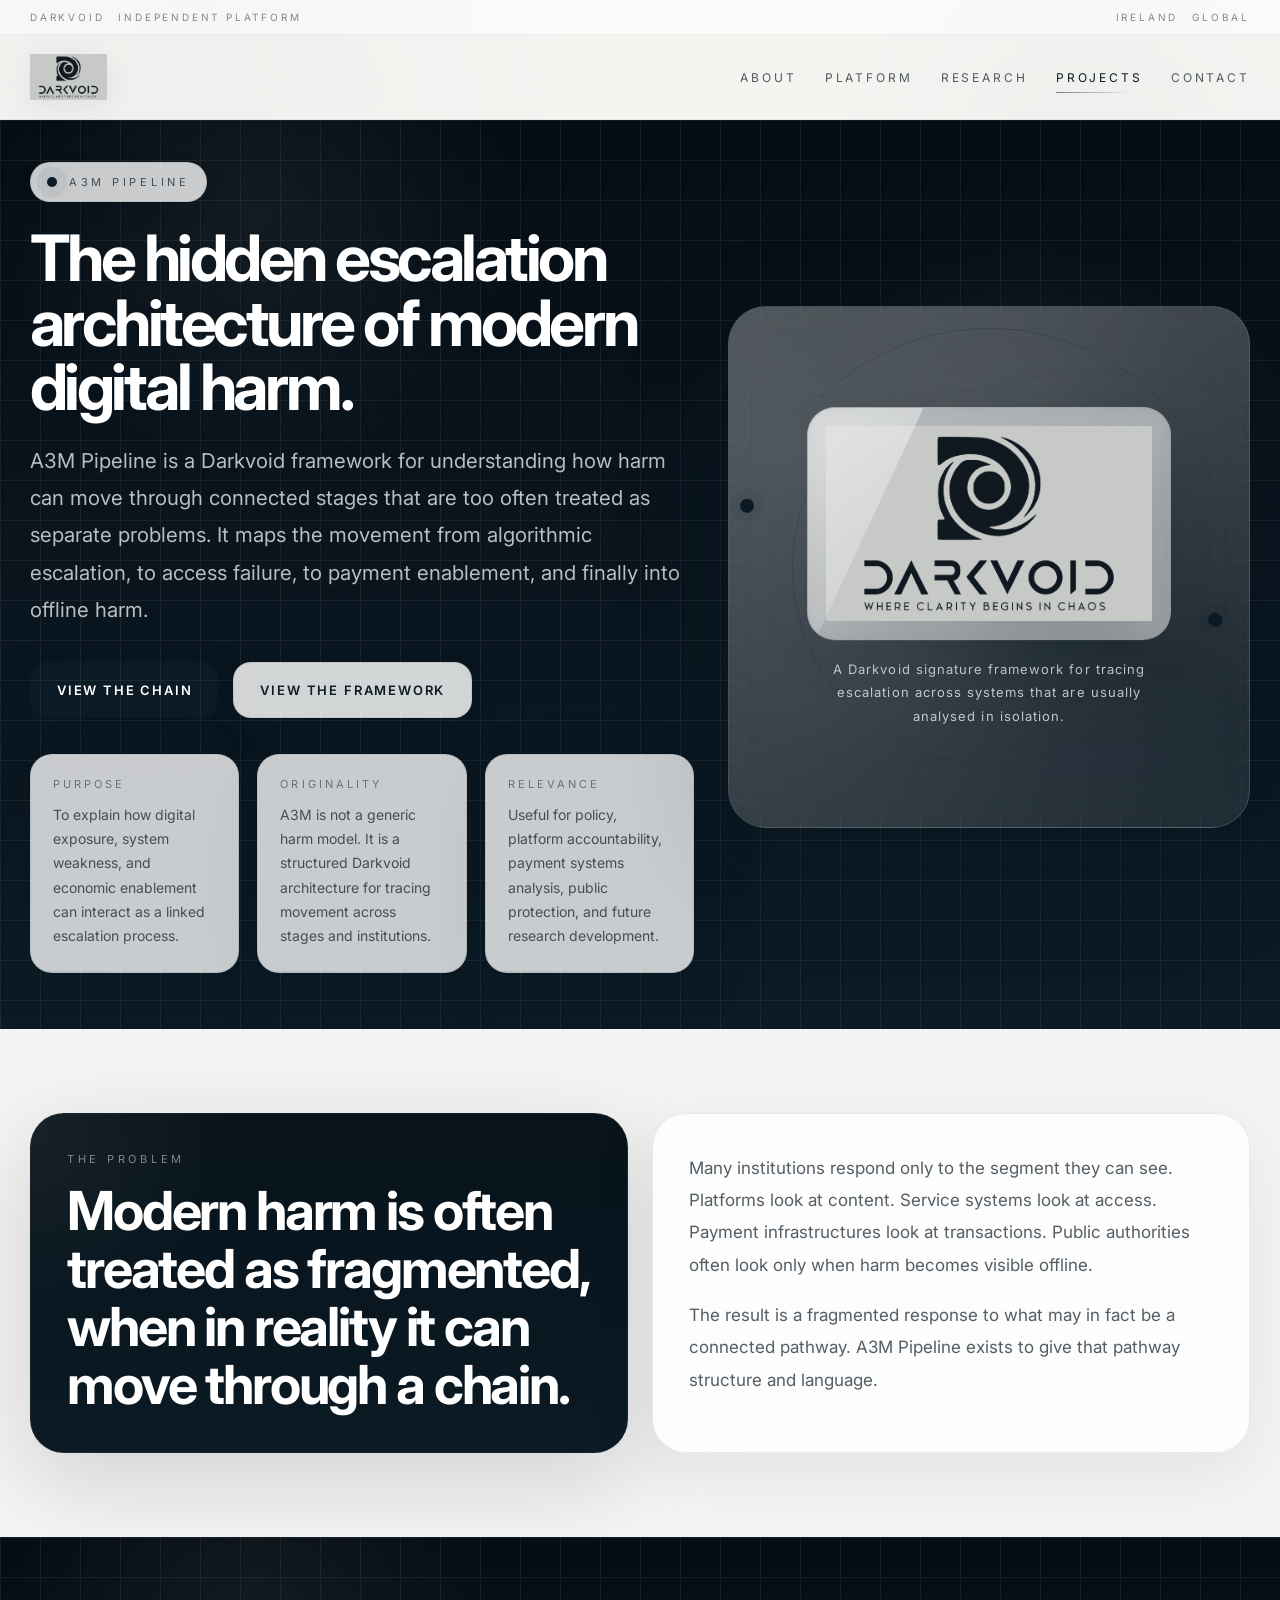
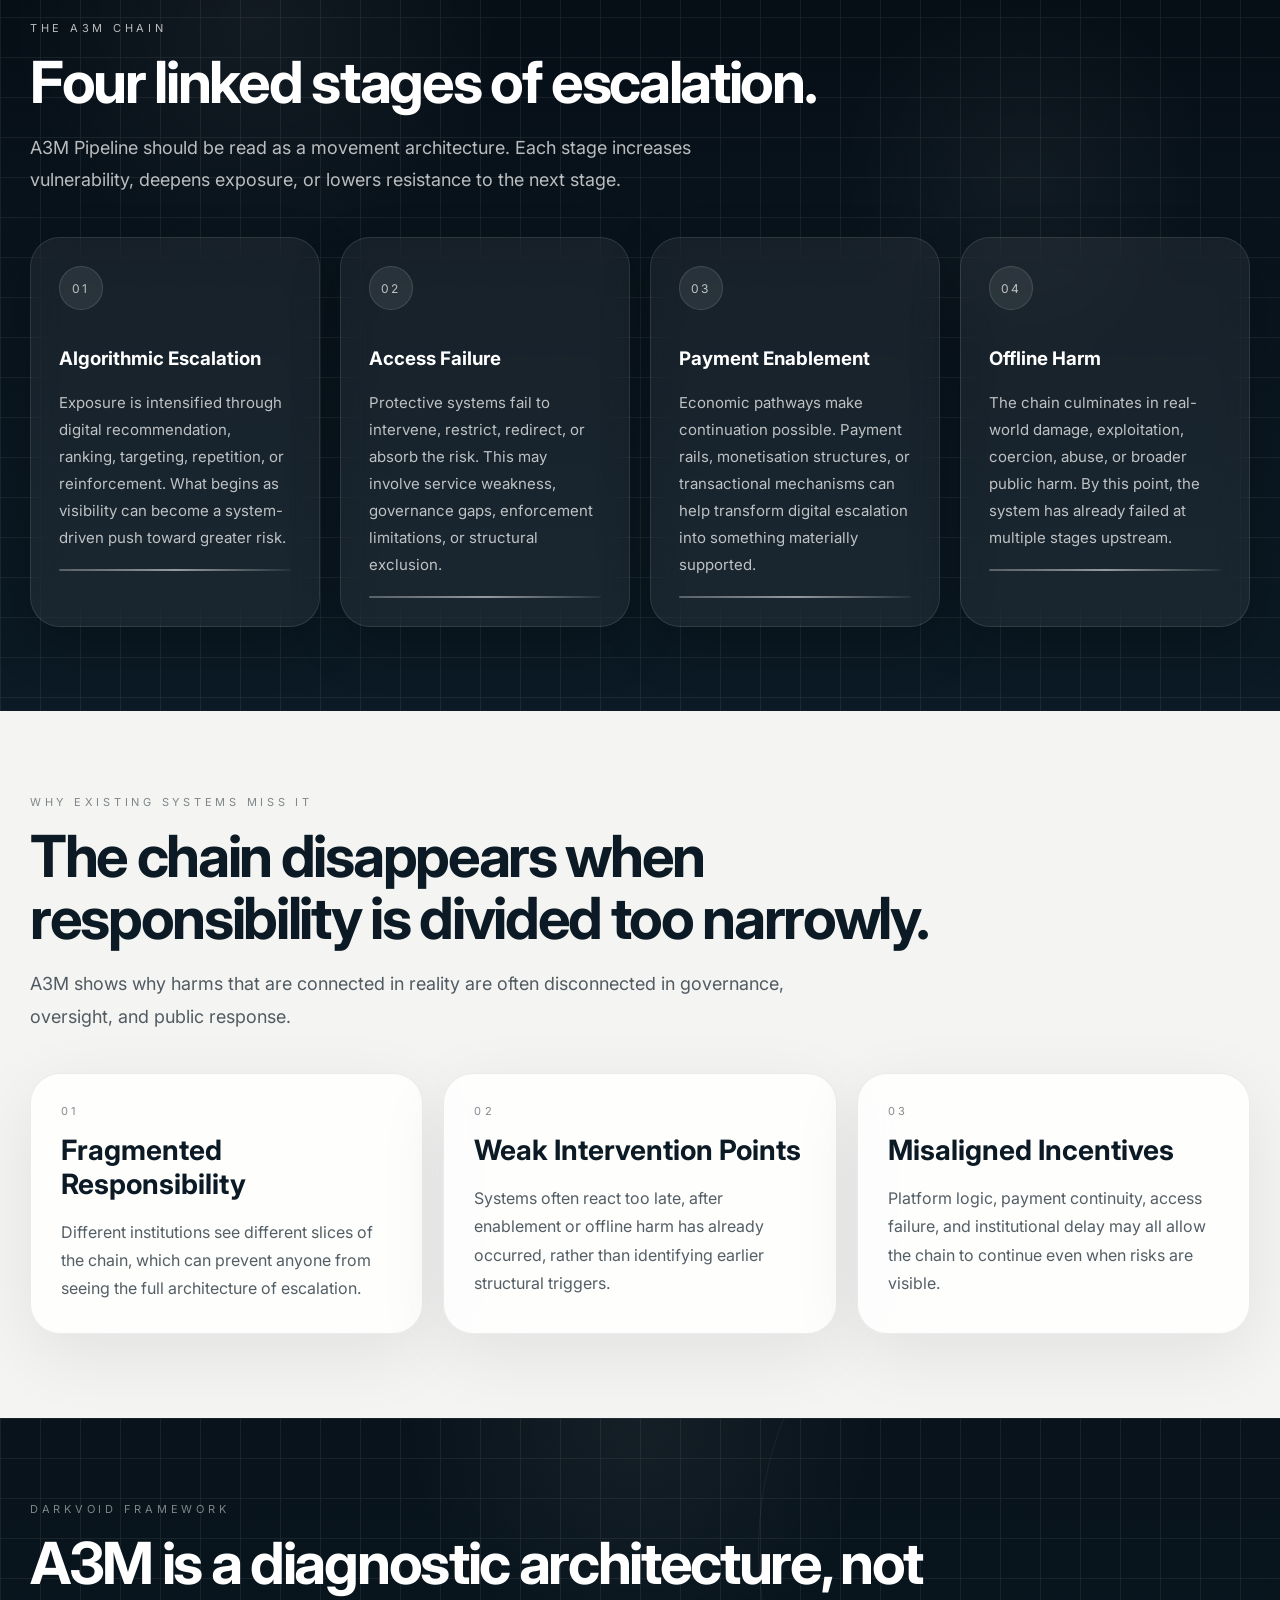
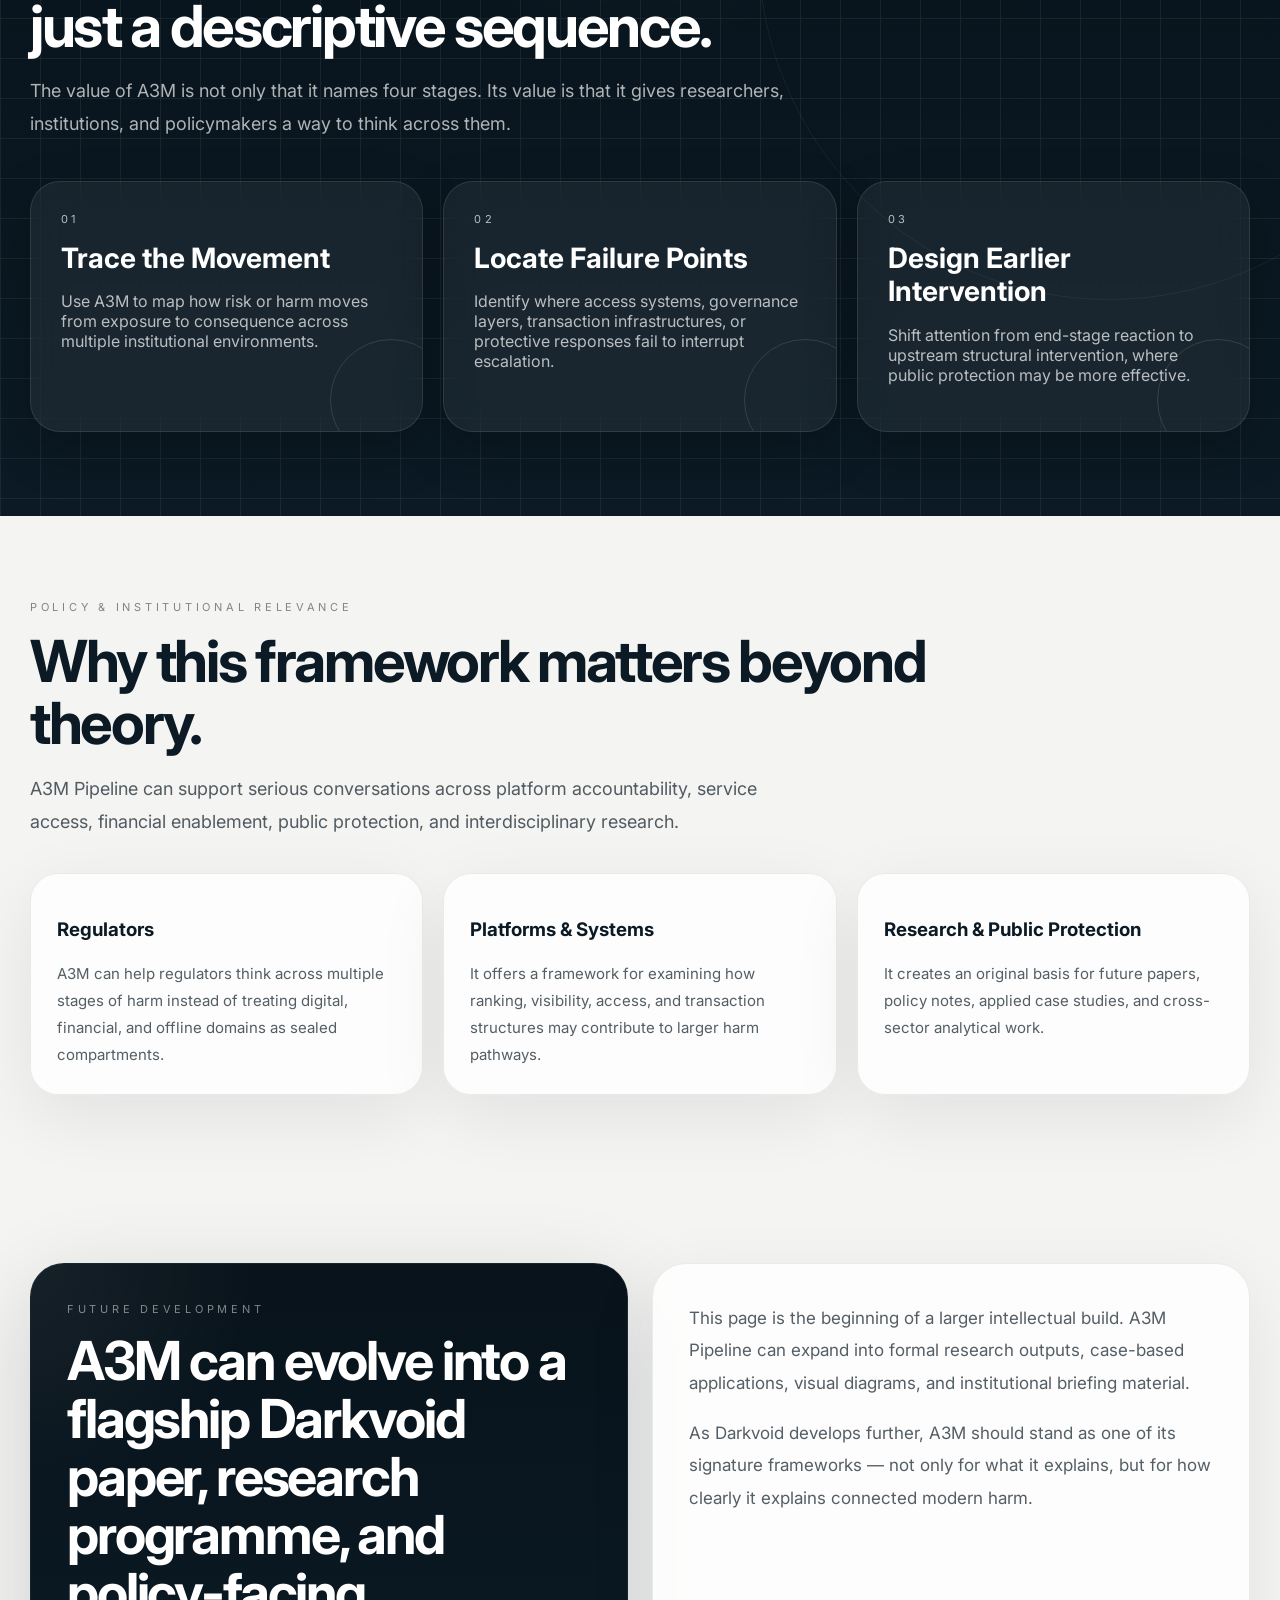
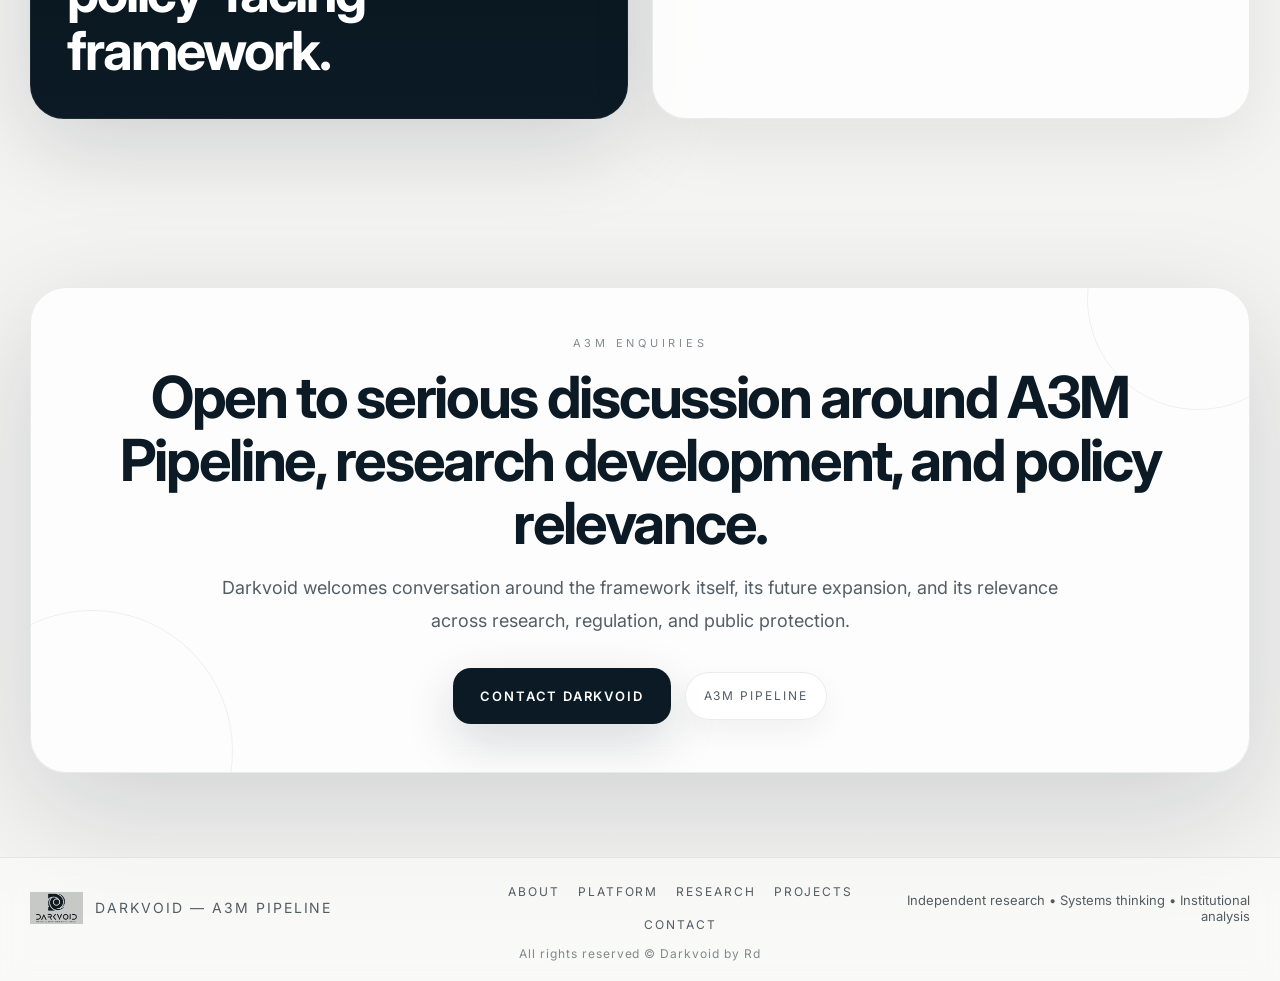
==== a3m-pipeline.html @ 9acb4e43 "Update a3m-pipeline.html" ====
<!DOCTYPE html>
<html lang="en">
<head>
  <meta charset="UTF-8" />
  <meta name="viewport" content="width=device-width, initial-scale=1.0" />
  <title>A3M Pipeline | Darkvoid</title>
  <meta name="description" content="A3M Pipeline — The hidden escalation architecture of modern digital harm." />

  <meta property="og:title" content="A3M Pipeline | Darkvoid" />
  <meta property="og:description" content="The hidden escalation architecture of modern digital harm." />
  <meta property="og:type" content="website" />
  <meta property="og:url" content="https://darkvoid.ie/a3m-pipeline.html" />
  <meta property="og:image" content="https://darkvoid.ie/logo.png" />

  <meta name="twitter:card" content="summary_large_image" />
  <meta name="twitter:title" content="A3M Pipeline | Darkvoid" />
  <meta name="twitter:description" content="The hidden escalation architecture of modern digital harm." />
  <meta name="twitter:image" content="https://darkvoid.ie/logo.png" />

  <link rel="icon" type="image/png" href="favicon.png">
  <link rel="preconnect" href="https://fonts.googleapis.com">
  <link rel="preconnect" href="https://fonts.gstatic.com" crossorigin>
  <link href="https://fonts.googleapis.com/css2?family=Inter:wght@300;400;500;600;700;800&display=swap" rel="stylesheet">
  <link rel="stylesheet" href="style.css">

  <style>
    .a3m-hero .visual{
      background:linear-gradient(180deg, rgba(255,255,255,.16), rgba(255,255,255,.08));
      border-color:rgba(255,255,255,.18);
    }

    .a3m-dark{
      position:relative;
      color:#fff;
      background:
        radial-gradient(circle at 20% 10%, rgba(255,255,255,.05), transparent 20%),
        radial-gradient(circle at 80% 30%, rgba(255,255,255,.04), transparent 16%),
        linear-gradient(180deg, #050d14 0%, #09141d 46%, #0b1a24 100%);
      overflow:hidden;
    }

    .a3m-dark::before{
      content:"";
      position:absolute;
      inset:0;
      opacity:.08;
      background-image:
        linear-gradient(rgba(255,255,255,.8) 1px, transparent 1px),
        linear-gradient(90deg, rgba(255,255,255,.8) 1px, transparent 1px);
      background-size:40px 40px;
      pointer-events:none;
    }

    .a3m-dark .section-label,
    .a3m-dark .section-head p,
    .a3m-dark p,
    .a3m-dark .meta-list li,
    .a3m-dark .simple-list li{color:rgba(255,255,255,.72)}

    .a3m-dark h1,
    .a3m-dark h2,
    .a3m-dark h3{color:#fff}

    .a3m-stage-grid{
      margin-top:40px;
      display:grid;
      grid-template-columns:repeat(4,1fr);
      gap:20px;
    }

    .a3m-stage{
      position:relative;
      overflow:hidden;
      border-radius:30px;
      padding:28px;
      background:rgba(255,255,255,.06);
      border:1px solid rgba(255,255,255,.10);
      box-shadow:0 18px 50px rgba(0,0,0,.22);
      backdrop-filter:blur(16px);
      transition:transform .25s ease, background .25s ease;
    }

    .a3m-stage:hover{
      transform:translateY(-4px);
      background:rgba(255,255,255,.09);
    }

    .a3m-stage-number{
      display:inline-flex;
      width:44px;
      height:44px;
      align-items:center;
      justify-content:center;
      border-radius:999px;
      background:rgba(255,255,255,.08);
      border:1px solid rgba(255,255,255,.12);
      font-size:12px;
      letter-spacing:.18em;
      color:rgba(255,255,255,.7);
      margin-bottom:18px;
    }

    .a3m-stage p{color:rgba(255,255,255,.72);font-size:15px;line-height:1.8}

    .a3m-line{
      position:relative;
      margin-top:18px;
      height:2px;
      background:linear-gradient(90deg, rgba(255,255,255,.28), rgba(255,255,255,.05));
      border-radius:999px;
      overflow:hidden;
    }

    .a3m-line::after{
      content:"";
      position:absolute;
      inset:0;
      background:linear-gradient(90deg, transparent, rgba(255,255,255,.45), transparent);
      animation:a3mFlow 6s linear infinite;
    }

    .a3m-principles{
      margin-top:34px;
      display:grid;
      grid-template-columns:repeat(3,1fr);
      gap:20px;
    }

    .a3m-note{
      border-radius:28px;
      padding:26px;
      background:rgba(255,255,255,.82);
      border:1px solid rgba(11,26,36,.08);
      box-shadow:var(--shadow);
    }

    .a3m-note p{margin:12px 0 0;font-size:15px;line-height:1.8;color:var(--muted)}

    @keyframes a3mFlow{
      0%{transform:translateX(-120%)}
      100%{transform:translateX(120%)}
    }

    @media (max-width:1080px){
      .a3m-stage-grid,
      .a3m-principles{grid-template-columns:1fr 1fr}
    }

    @media (max-width:760px){
      .a3m-stage-grid,
      .a3m-principles{grid-template-columns:1fr}
    }
  </style>
</head>
<body>
  <div class="bg"></div>
  <div class="grid"></div>
  <div class="ambient"></div>

  <div class="signal-bar">
    <div class="container signal-inner">
      <div class="signal-left">
        <span>Darkvoid</span>
        <span>Independent Platform</span>
      </div>
      <div class="signal-right">
        <span>Ireland</span>
        <span>Global</span>
      </div>
    </div>
  </div>

  <header class="nav">
    <div class="container nav-inner">
      <a href="index.html" class="brand">
        <img src="logo.png" alt="Darkvoid logo">
      </a>

      <nav class="nav-links">
        <a href="index.html#about">About</a>
        <a href="platform.html">Platform</a>
        <a href="research.html">Research</a>
        <a href="projects.html" class="active">Projects</a>
        <a href="contact.html#contact-form">Contact</a>
      </nav>
    </div>
  </header>

  <main>
    <section class="hero a3m-dark a3m-hero" id="home">
      <div class="container hero-grid">
        <div class="hero-content reveal">
          <div class="eyebrow">
            <span class="dot"></span>
            <span>A3M Pipeline</span>
          </div>

          <h1>
            The hidden escalation architecture of modern digital harm.
          </h1>

          <p class="hero-text">
            A3M Pipeline is a Darkvoid framework for understanding how harm can move through connected stages that are too often treated as separate problems. It maps the movement from algorithmic escalation, to access failure, to payment enablement, and finally into offline harm.
          </p>

          <div class="hero-actions">
            <a href="#a3m-chain" class="btn btn-dark">View the Chain</a>
            <a href="#framework" class="btn btn-light">View the Framework</a>
          </div>

          <div class="hero-stats">
            <div class="stat">
              <span class="label">Purpose</span>
              <span class="value">To explain how digital exposure, system weakness, and economic enablement can interact as a linked escalation process.</span>
            </div>
            <div class="stat">
              <span class="label">Originality</span>
              <span class="value">A3M is not a generic harm model. It is a structured Darkvoid architecture for tracing movement across stages and institutions.</span>
            </div>
            <div class="stat">
              <span class="label">Relevance</span>
              <span class="value">Useful for policy, platform accountability, payment systems analysis, public protection, and future research development.</span>
            </div>
          </div>
        </div>

        <div class="hero-visual reveal">
          <div class="visual">
            <div class="halo"></div>
            <div class="ring ring1"></div>
            <div class="ring ring2"></div>
            <div class="ring ring3"></div>
            <div class="ring-soft"></div>
            <div class="orbit-line"></div>

            <div class="logo-panel">
              <div class="logo-wrap">
                <img src="logo.png" class="hero-logo" alt="A3M Pipeline">
              </div>
              <p class="panel-text">
                A Darkvoid signature framework for tracing escalation across systems that are usually analysed in isolation.
              </p>
            </div>
          </div>
        </div>
      </div>
    </section>

    <section class="section" id="problem">
      <div class="container two-col">
        <div class="panel panel-dark reveal">
          <div class="section-label">The Problem</div>
          <h2>Modern harm is often treated as fragmented, when in reality it can move through a chain.</h2>
        </div>

        <div class="panel panel-light reveal">
          <p>
            Many institutions respond only to the segment they can see. Platforms look at content. Service systems look at access. Payment infrastructures look at transactions. Public authorities often look only when harm becomes visible offline.
          </p>
          <p>
            The result is a fragmented response to what may in fact be a connected pathway. A3M Pipeline exists to give that pathway structure and language.
          </p>
        </div>
      </div>
    </section>

    <section class="section a3m-dark" id="a3m-chain">
      <div class="container">
        <div class="section-head reveal">
          <div class="section-label">The A3M Chain</div>
          <h2>Four linked stages of escalation.</h2>
          <p>
            A3M Pipeline should be read as a movement architecture. Each stage increases vulnerability, deepens exposure, or lowers resistance to the next stage.
          </p>
        </div>

        <div class="a3m-stage-grid">
          <div class="a3m-stage reveal">
            <div class="a3m-stage-number">01</div>
            <h3>Algorithmic Escalation</h3>
            <p>
              Exposure is intensified through digital recommendation, ranking, targeting, repetition, or reinforcement. What begins as visibility can become a system-driven push toward greater risk.
            </p>
            <div class="a3m-line"></div>
          </div>

          <div class="a3m-stage reveal">
            <div class="a3m-stage-number">02</div>
            <h3>Access Failure</h3>
            <p>
              Protective systems fail to intervene, restrict, redirect, or absorb the risk. This may involve service weakness, governance gaps, enforcement limitations, or structural exclusion.
            </p>
            <div class="a3m-line"></div>
          </div>

          <div class="a3m-stage reveal">
            <div class="a3m-stage-number">03</div>
            <h3>Payment Enablement</h3>
            <p>
              Economic pathways make continuation possible. Payment rails, monetisation structures, or transactional mechanisms can help transform digital escalation into something materially supported.
            </p>
            <div class="a3m-line"></div>
          </div>

          <div class="a3m-stage reveal">
            <div class="a3m-stage-number">04</div>
            <h3>Offline Harm</h3>
            <p>
              The chain culminates in real-world damage, exploitation, coercion, abuse, or broader public harm. By this point, the system has already failed at multiple stages upstream.
            </p>
            <div class="a3m-line"></div>
          </div>
        </div>
      </div>
    </section>

    <section class="section" id="why-missed">
      <div class="container">
        <div class="section-head reveal">
          <div class="section-label">Why Existing Systems Miss It</div>
          <h2>The chain disappears when responsibility is divided too narrowly.</h2>
          <p>
            A3M shows why harms that are connected in reality are often disconnected in governance, oversight, and public response.
          </p>
        </div>

        <div class="cards">
          <div class="card reveal">
            <div class="card-number">01</div>
            <h3>Fragmented Responsibility</h3>
            <p>
              Different institutions see different slices of the chain, which can prevent anyone from seeing the full architecture of escalation.
            </p>
          </div>

          <div class="card reveal">
            <div class="card-number">02</div>
            <h3>Weak Intervention Points</h3>
            <p>
              Systems often react too late, after enablement or offline harm has already occurred, rather than identifying earlier structural triggers.
            </p>
          </div>

          <div class="card reveal">
            <div class="card-number">03</div>
            <h3>Misaligned Incentives</h3>
            <p>
              Platform logic, payment continuity, access failure, and institutional delay may all allow the chain to continue even when risks are visible.
            </p>
          </div>
        </div>
      </div>
    </section>

    <section class="section dark-section" id="framework">
      <div class="container">
        <div class="section-head reveal">
          <div class="section-label">Darkvoid Framework</div>
          <h2>A3M is a diagnostic architecture, not just a descriptive sequence.</h2>
          <p>
            The value of A3M is not only that it names four stages. Its value is that it gives researchers, institutions, and policymakers a way to think across them.
          </p>
        </div>

        <div class="cards">
          <div class="glass-card reveal">
            <div class="card-number">01</div>
            <h3>Trace the Movement</h3>
            <p>
              Use A3M to map how risk or harm moves from exposure to consequence across multiple institutional environments.
            </p>
          </div>

          <div class="glass-card reveal">
            <div class="card-number">02</div>
            <h3>Locate Failure Points</h3>
            <p>
              Identify where access systems, governance layers, transaction infrastructures, or protective responses fail to interrupt escalation.
            </p>
          </div>

          <div class="glass-card reveal">
            <div class="card-number">03</div>
            <h3>Design Earlier Intervention</h3>
            <p>
              Shift attention from end-stage reaction to upstream structural intervention, where public protection may be more effective.
            </p>
          </div>
        </div>
      </div>
    </section>

    <section class="section" id="policy-relevance">
      <div class="container">
        <div class="section-head reveal">
          <div class="section-label">Policy & Institutional Relevance</div>
          <h2>Why this framework matters beyond theory.</h2>
          <p>
            A3M Pipeline can support serious conversations across platform accountability, service access, financial enablement, public protection, and interdisciplinary research.
          </p>
        </div>

        <div class="a3m-principles">
          <div class="a3m-note reveal">
            <h3>Regulators</h3>
            <p>
              A3M can help regulators think across multiple stages of harm instead of treating digital, financial, and offline domains as sealed compartments.
            </p>
          </div>

          <div class="a3m-note reveal">
            <h3>Platforms & Systems</h3>
            <p>
              It offers a framework for examining how ranking, visibility, access, and transaction structures may contribute to larger harm pathways.
            </p>
          </div>

          <div class="a3m-note reveal">
            <h3>Research & Public Protection</h3>
            <p>
              It creates an original basis for future papers, policy notes, applied case studies, and cross-sector analytical work.
            </p>
          </div>
        </div>
      </div>
    </section>

    <section class="section" id="future-development">
      <div class="container two-col">
        <div class="panel panel-dark reveal">
          <div class="section-label">Future Development</div>
          <h2>A3M can evolve into a flagship Darkvoid paper, research programme, and policy-facing framework.</h2>
        </div>

        <div class="panel panel-light reveal">
          <p>
            This page is the beginning of a larger intellectual build. A3M Pipeline can expand into formal research outputs, case-based applications, visual diagrams, and institutional briefing material.
          </p>
          <p>
            As Darkvoid develops further, A3M should stand as one of its signature frameworks — not only for what it explains, but for how clearly it explains connected modern harm.
          </p>
        </div>
      </div>
    </section>

    <section class="section" id="contact-strip">
      <div class="container">
        <div class="contact-panel reveal">
          <div class="section-label">A3M Enquiries</div>
          <h2>Open to serious discussion around A3M Pipeline, research development, and policy relevance.</h2>
          <p>
            Darkvoid welcomes conversation around the framework itself, its future expansion, and its relevance across research, regulation, and public protection.
          </p>

          <div class="contact-actions">
            <a href="contact.html#contact-form" class="btn btn-dark">Contact Darkvoid</a>
            <div class="pill">A3M Pipeline</div>
          </div>
        </div>
      </div>
    </section>
  </main>

  <footer class="footer">
    <div class="container footer-inner footer-grid">
      <div class="footer-brand">
        <img src="logo.png" alt="Darkvoid mark">
        <span>DARKVOID — A3M Pipeline</span>
      </div>

      <nav class="footer-links">
        <a href="index.html#about">About</a>
        <a href="platform.html">Platform</a>
        <a href="research.html">Research</a>
        <a href="projects.html">Projects</a>
        <a href="contact.html#contact-form">Contact</a>
      </nav>

      <div class="footer-meta">
        Independent research • Systems thinking • Institutional analysis
      </div>
    </div>
    <div class="container footer-rights">
      All rights reserved © Darkvoid by Rd
    </div>
  </footer>

  <script src="script.js"></script>
</body>
</html>
---- style.css ----
:root{
  --bg:#f4f4f2;
  --bg2:#e9ebe7;
  --text:#0b1a24;
  --muted:rgba(11,26,36,.70);
  --muted2:rgba(11,26,36,.50);
  --line:rgba(11,26,36,.08);
  --white:#ffffff;
  --dark:#0b1a24;
  --shadow:0 20px 70px rgba(11,26,36,.08);
  --shadow-strong:0 35px 120px rgba(11,26,36,.16);
  --radius:30px;
}

*{box-sizing:border-box}
html{scroll-behavior:smooth}

body{
  margin:0;
  font-family:"Inter",system-ui,-apple-system,BlinkMacSystemFont,"Segoe UI",sans-serif;
  color:var(--text);
  background:var(--bg);
  overflow-x:hidden;
  text-rendering:optimizeLegibility;
  -webkit-font-smoothing:antialiased;
  -moz-osx-font-smoothing:grayscale;
}

a{text-decoration:none;color:inherit}
img{max-width:100%;display:block}
button,input,textarea{font:inherit}

.bg{
  position:fixed;
  inset:0;
  z-index:-4;
  background:
    radial-gradient(circle at 15% 10%, rgba(11,26,36,.08), transparent 28%),
    radial-gradient(circle at 85% 18%, rgba(11,26,36,.08), transparent 20%),
    radial-gradient(circle at 50% 100%, rgba(11,26,36,.05), transparent 30%),
    linear-gradient(to bottom, var(--bg), var(--bg2));
}

.bg::after{
  content:"";
  position:absolute;
  inset:-12%;
  background:
    radial-gradient(circle at 22% 24%, rgba(255,255,255,.34), transparent 16%),
    radial-gradient(circle at 76% 32%, rgba(255,255,255,.22), transparent 14%),
    radial-gradient(circle at 54% 78%, rgba(11,26,36,.05), transparent 18%);
  opacity:.65;
  animation:backgroundDrift 24s ease-in-out infinite;
}

.grid{
  position:fixed;
  inset:0;
  z-index:-3;
  opacity:.05;
  background-image:
    linear-gradient(rgba(11,26,36,.7) 1px, transparent 1px),
    linear-gradient(90deg, rgba(11,26,36,.7) 1px, transparent 1px);
  background-size:42px 42px;
  mask-image:radial-gradient(circle at center, black 15%, transparent 85%);
  pointer-events:none;
}

.ambient{
  position:fixed;
  inset:0;
  z-index:-2;
  pointer-events:none;
  overflow:hidden;
}

.ambient::before,
.ambient::after{
  content:"";
  position:absolute;
  border-radius:50%;
  filter:blur(44px);
  opacity:.26;
  animation:floatSlow 18s ease-in-out infinite;
}

.ambient::before{
  width:420px;
  height:420px;
  background:radial-gradient(circle, rgba(11,26,36,.12), transparent 70%);
  top:10%;
  left:-120px;
}

.ambient::after{
  width:520px;
  height:520px;
  background:radial-gradient(circle, rgba(11,26,36,.10), transparent 72%);
  right:-150px;
  bottom:5%;
  animation-delay:3s;
}

.container{
  width:min(1220px, calc(100% - 40px));
  margin-inline:auto;
}

.signal-bar{
  position:sticky;
  top:0;
  z-index:70;
  background:rgba(255,255,255,.62);
  backdrop-filter:blur(14px);
  border-bottom:1px solid rgba(11,26,36,.06);
}

.signal-inner{
  min-height:34px;
  display:flex;
  align-items:center;
  justify-content:space-between;
  gap:16px;
}

.signal-left,
.signal-right{
  display:flex;
  align-items:center;
  gap:14px;
  flex-wrap:wrap;
}

.signal-left span,
.signal-right span{
  font-size:10px;
  text-transform:uppercase;
  letter-spacing:.28em;
  color:var(--muted2);
}

.nav{
  position:sticky;
  top:34px;
  z-index:60;
  border-bottom:1px solid rgba(11,26,36,.06);
  background:rgba(244,244,242,.72);
  backdrop-filter:blur(16px);
  -webkit-backdrop-filter:blur(16px);
}

.nav-inner{
  min-height:84px;
  display:flex;
  align-items:center;
  justify-content:space-between;
  gap:20px;
}

.brand img{
  height:46px;
  width:auto;
  filter:drop-shadow(0 6px 16px rgba(11,26,36,.08));
}

.nav-links{
  display:flex;
  gap:28px;
  align-items:center;
  flex-wrap:wrap;
}

.nav-links a{
  position:relative;
  font-size:12px;
  letter-spacing:.24em;
  color:var(--muted);
  transition:.25s ease;
  text-transform:uppercase;
  padding:8px 0;
}

.nav-links a::after{
  content:"";
  position:absolute;
  left:0;
  bottom:0;
  width:100%;
  height:1px;
  transform:scaleX(0);
  transform-origin:left;
  background:linear-gradient(90deg, rgba(11,26,36,.55), transparent 85%);
  transition:transform .28s ease;
}

.nav-links a:hover{
  color:var(--text);
}

.nav-links a:hover::after{
  transform:scaleX(1);
}

.nav-links a.active{
  color:var(--text);
}

.nav-links a.active::after{
  transform:scaleX(1);
}

.btn{
  min-height:56px;
  display:inline-flex;
  align-items:center;
  justify-content:center;
  padding:0 26px;
  border-radius:18px;
  font-size:13px;
  font-weight:600;
  letter-spacing:.14em;
  text-transform:uppercase;
  transition:.25s ease;
  border:1px solid transparent;
  cursor:pointer;
}

.btn:hover{transform:translateY(-2px)}

.btn-dark{
  background:var(--dark);
  color:#fff;
  box-shadow:0 18px 50px rgba(11,26,36,.16);
}

.btn-dark:hover{
  box-shadow:0 24px 70px rgba(11,26,36,.22);
}

.btn-light{
  background:rgba(255,255,255,.82);
  color:var(--text);
  border-color:var(--line);
  box-shadow:0 12px 34px rgba(11,26,36,.05);
}

.hero{
  position:relative;
  overflow:hidden;
  padding:42px 0 56px;
}

.hero-grid{
  display:grid;
  grid-template-columns:1.12fr .88fr;
  gap:34px;
  align-items:center;
  min-height:calc(100vh - 144px);
}

.hero-kicker{
  margin:0 0 14px;
  font-size:11px;
  line-height:1;
  text-transform:uppercase;
  letter-spacing:.34em;
  color:var(--muted2);
}

.eyebrow{
  display:inline-flex;
  align-items:center;
  gap:12px;
  padding:12px 16px;
  border-radius:999px;
  border:1px solid var(--line);
  background:rgba(255,255,255,.78);
  box-shadow:0 8px 30px rgba(11,26,36,.04);
}

.dot{
  width:10px;
  height:10px;
  border-radius:50%;
  background:var(--dark);
  box-shadow:0 0 0 10px rgba(11,26,36,.05);
}

.eyebrow span:last-child{
  font-size:11px;
  text-transform:uppercase;
  letter-spacing:.34em;
  color:var(--muted);
}

h1{
  margin:24px 0 0;
  font-size:clamp(52px,5vw,80px);
  line-height:1.01;
  letter-spacing:-.055em;
  max-width:980px;
}

.hero-text{
  margin:22px 0 0;
  max-width:860px;
  font-size:clamp(18px,1.6vw,21px);
  line-height:1.82;
  color:var(--muted);
}

.hero-actions{
  display:flex;
  flex-wrap:wrap;
  gap:14px;
  margin-top:34px;
}

.hero-stats{
  margin-top:36px;
  display:grid;
  grid-template-columns:repeat(3,1fr);
  gap:18px;
  max-width:980px;
}

.stat{
  position:relative;
  overflow:hidden;
  padding:22px 22px 24px;
  border-radius:22px;
  background:rgba(255,255,255,.78);
  border:1px solid var(--line);
  backdrop-filter:blur(14px);
  box-shadow:var(--shadow);
  min-height:178px;
  display:flex;
  flex-direction:column;
  justify-content:flex-start;
  transition:.25s ease;
}

.stat::after{
  content:"";
  position:absolute;
  inset:auto auto 0 0;
  width:100%;
  height:1px;
  background:linear-gradient(90deg, rgba(11,26,36,.12), transparent 70%);
}

.stat:hover{
  transform:translateY(-4px);
  box-shadow:0 18px 56px rgba(11,26,36,.12);
}

.stat .label{
  display:block;
  font-size:11px;
  text-transform:uppercase;
  letter-spacing:.28em;
  color:var(--muted2);
}

.stat .value{
  display:block;
  margin-top:12px;
  font-size:14px;
  line-height:1.72;
  color:var(--muted);
}

.hero-visual{
  display:flex;
  justify-content:center;
  align-items:center;
}

.visual{
  position:relative;
  width:min(100%,580px);
  aspect-ratio:1/1;
  border-radius:38px;
  border:1px solid rgba(255,255,255,.55);
  background:linear-gradient(180deg, rgba(255,255,255,.44), rgba(255,255,255,.22));
  backdrop-filter:blur(24px);
  box-shadow:var(--shadow-strong);
  overflow:hidden;
  display:flex;
  align-items:center;
  justify-content:center;
  isolation:isolate;
  margin-inline:auto;
}

.visual::before{
  content:"";
  position:absolute;
  inset:22px;
  border:1px solid rgba(11,26,36,.06);
  border-radius:28px;
}

.visual::after{
  content:"";
  position:absolute;
  inset:-15%;
  background:conic-gradient(from 120deg, rgba(11,26,36,.03), rgba(255,255,255,.18), rgba(11,26,36,.03));
  animation:spin 18s linear infinite;
  z-index:-1;
}

.visual-home{
  overflow:visible;
}

.halo{
  position:absolute;
  inset:18%;
  border-radius:50%;
  background:radial-gradient(circle, rgba(11,26,36,.14), transparent 62%);
  filter:blur(22px);
  animation:haloPulse 6s ease-in-out infinite;
}

.ring,
.ring-soft,
.orbit-line{
  position:absolute;
  border-radius:50%;
  pointer-events:none;
}

.ring{
  border:1.5px solid transparent;
}

.ring1{
  width:92%;
  height:92%;
  border-top-color:rgba(11,26,36,.18);
  border-right-color:rgba(11,26,36,.08);
  animation:spin 22s linear infinite;
}

.ring2{
  width:76%;
  height:76%;
  border-left-color:rgba(11,26,36,.16);
  border-bottom-color:rgba(11,26,36,.08);
  animation:spinReverse 16s linear infinite;
}

.ring3{
  width:58%;
  height:58%;
  border-top-color:rgba(11,26,36,.12);
  border-right-color:rgba(11,26,36,.06);
  animation:spin 10s linear infinite;
}

.ring-soft{
  width:112%;
  height:112%;
  border:1px dashed rgba(11,26,36,.08);
  animation:spinReverse 34s linear infinite;
}

.orbit-line{
  width:124%;
  height:68%;
  border:1px solid rgba(11,26,36,.08);
  transform:rotate(-18deg);
}

.orbit-line::before,
.orbit-line::after{
  content:"";
  position:absolute;
  width:14px;
  height:14px;
  border-radius:50%;
  background:var(--dark);
  box-shadow:0 0 0 10px rgba(11,26,36,.05);
}

.orbit-line::before{
  top:10%;
  left:16%;
  animation:orbitPulse 7s ease-in-out infinite;
}

.orbit-line::after{
  bottom:14%;
  right:18%;
  animation:orbitPulse 7s ease-in-out infinite 1.2s;
}

.logo-panel{
  position:relative;
  z-index:2;
  width:min(70%,390px);
  text-align:center;
  overflow:visible;
}

.logo-wrap{
  position:relative;
  overflow:hidden;
  padding:18px;
  border-radius:28px;
  background:rgba(255,255,255,.50);
  border:1px solid rgba(11,26,36,.06);
  box-shadow:0 20px 50px rgba(11,26,36,.08);
  backdrop-filter:blur(12px);
}

.logo-wrap::after{
  content:"";
  position:absolute;
  top:-120%;
  left:-40%;
  width:60%;
  height:300%;
  background:linear-gradient(120deg, transparent, rgba(255,255,255,.45), transparent);
  transform:rotate(25deg);
  animation:logoSweep 9s linear infinite;
}

.hero-logo{
  width:100%;
  filter:drop-shadow(0 22px 40px rgba(11,26,36,.14));
}

.panel-text{
  margin:18px auto 0;
  max-width:340px;
  font-size:13px;
  line-height:1.8;
  letter-spacing:.08em;
  color:var(--muted2);
  overflow:visible;
}

/* HOMEPAGE HERO PANEL IMPROVEMENTS */
.logo-panel-home{
  min-height:420px;
  width:min(76%, 420px);
  display:flex;
  flex-direction:column;
  justify-content:center;
  align-items:center;
  gap:18px;
  padding:34px 30px 30px;
}

.logo-wrap-home{
  display:flex;
  align-items:center;
  justify-content:center;
  min-height:210px;
  width:100%;
}

.hero-logo-home{
  width:min(100%,280px);
  height:auto;
  display:block;
}

.panel-meta{
  margin:0;
  font-size:11px;
  letter-spacing:.26em;
  text-transform:uppercase;
  color:rgba(11,26,36,.62);
  text-align:center;
  font-weight:600;
}

.logo-panel-home .panel-text{
  margin:0 auto;
  max-width:32ch;
  font-size:14px;
  line-height:1.85;
  letter-spacing:.04em;
  text-align:center;
  color:#102331;
}

.section{
  padding:84px 0;
  position:relative;
}

.section-label{
  font-size:11px;
  text-transform:uppercase;
  letter-spacing:.34em;
  color:var(--muted2);
}

.section-head{
  max-width:920px;
}

.section-head h2{
  margin:16px 0 0;
  font-size:clamp(38px,4.7vw,58px);
  line-height:1.08;
  letter-spacing:-.04em;
}

.section-head p{
  margin:18px 0 0;
  max-width:760px;
  font-size:18px;
  line-height:1.82;
  color:var(--muted);
}

.two-col{
  display:grid;
  grid-template-columns:1fr 1fr;
  gap:24px;
  align-items:stretch;
}

.panel{
  border-radius:34px;
  padding:38px 36px;
  position:relative;
  overflow:hidden;
}

.panel h2{
  margin:16px 0 0;
  font-size:clamp(34px,4.2vw,54px);
  line-height:1.08;
  letter-spacing:-.04em;
}

.panel p{
  margin:0;
  font-size:17px;
  line-height:1.9;
}

.panel p + p{
  margin-top:18px;
}

.panel-dark{
  color:#fff;
  background:
    radial-gradient(circle at top left, rgba(255,255,255,.06), transparent 30%),
    linear-gradient(180deg, #08131b 0%, #0b1a24 100%);
  box-shadow:0 26px 90px rgba(11,26,36,.16);
  border:1px solid rgba(255,255,255,.06);
}

.panel-dark .section-label{
  color:rgba(255,255,255,.48);
}

.panel-light{
  background:rgba(255,255,255,.82);
  border:1px solid var(--line);
  box-shadow:var(--shadow);
  backdrop-filter:blur(16px);
}

.panel-light p{
  color:var(--muted);
}

.cards{
  margin-top:40px;
  display:grid;
  grid-template-columns:repeat(3,1fr);
  gap:20px;
}

.card,
.glass-card{
  border-radius:30px;
  padding:30px;
  transition:transform .25s ease, box-shadow .25s ease, background .25s ease;
}

.card:hover,
.glass-card:hover{
  transform:translateY(-4px);
}

.card{
  background:rgba(255,255,255,.84);
  border:1px solid var(--line);
  box-shadow:var(--shadow);
  backdrop-filter:blur(14px);
}

.card-number{
  font-size:11px;
  letter-spacing:.30em;
  text-transform:uppercase;
  color:var(--muted2);
}

.card h3,
.glass-card h3{
  margin:16px 0 0;
  font-size:28px;
  line-height:1.2;
}

.card p{
  margin:16px 0 0;
  font-size:16px;
  line-height:1.78;
  color:var(--muted);
}

.card-link{
  color:var(--text);
  transition:.2s ease;
  text-decoration:none;
  border-bottom:1px solid transparent;
}

.card-link:hover{
  border-bottom-color:rgba(11,26,36,.35);
}

.card-link-light{
  color:#fff;
  border-bottom-color:transparent;
}

.card-link-light:hover{
  border-bottom-color:rgba(255,255,255,.35);
}

.item-status{
  display:inline-flex;
  align-items:center;
  justify-content:center;
  margin-top:18px;
  min-height:34px;
  padding:0 12px;
  border-radius:999px;
  border:1px solid rgba(11,26,36,.10);
  background:rgba(11,26,36,.04);
  color:var(--muted2);
  font-size:11px;
  letter-spacing:.16em;
  text-transform:uppercase;
}

.item-status-dark{
  border-color:rgba(255,255,255,.14);
  background:rgba(255,255,255,.08);
  color:rgba(255,255,255,.76);
}

.dark-section{
  position:relative;
  color:#fff;
  background:
    radial-gradient(circle at 50% 0%, rgba(255,255,255,.05), transparent 25%),
    linear-gradient(180deg, #08131b 0%, #0b1a24 100%);
  overflow:hidden;
}

.dark-section::before{
  content:"";
  position:absolute;
  inset:0;
  opacity:.08;
  background-image:
    linear-gradient(rgba(255,255,255,.8) 1px, transparent 1px),
    linear-gradient(90deg, rgba(255,255,255,.8) 1px, transparent 1px);
  background-size:40px 40px;
  pointer-events:none;
}

.dark-section::after{
  content:"";
  position:absolute;
  width:700px;
  height:700px;
  border-radius:50%;
  border:1px solid rgba(255,255,255,.06);
  top:-220px;
  right:-180px;
  animation:spin 40s linear infinite;
}

.dark-section .section-label{
  color:rgba(255,255,255,.48);
}

.dark-section .section-head p{
  color:rgba(255,255,255,.68);
}

.glass-card{
  background:rgba(255,255,255,.06);
  border:1px solid rgba(255,255,255,.10);
  box-shadow:0 18px 50px rgba(0,0,0,.22);
  backdrop-filter:blur(16px);
  position:relative;
  overflow:hidden;
}

.glass-card::after{
  content:"";
  position:absolute;
  inset:auto -30px -30px auto;
  width:120px;
  height:120px;
  border-radius:50%;
  border:1px solid rgba(255,255,255,.12);
}

.glass-card .card-number,
.glass-card p{
  color:rgba(255,255,255,.70);
}

.glass-card h3{
  color:#fff;
}

.contact-panel{
  text-align:center;
  padding:48px 52px;
  border-radius:36px;
  background:rgba(255,255,255,.82);
  border:1px solid var(--line);
  backdrop-filter:blur(16px);
  box-shadow:var(--shadow-strong);
  position:relative;
  overflow:hidden;
}

.contact-panel::before,
.contact-panel::after{
  content:"";
  position:absolute;
  border-radius:50%;
  border:1px solid rgba(11,26,36,.06);
  pointer-events:none;
}

.contact-panel::before{
  width:280px;
  height:280px;
  left:-80px;
  bottom:-120px;
}

.contact-panel::after{
  width:220px;
  height:220px;
  right:-60px;
  top:-100px;
}

.contact-panel h2{
  margin:16px auto 0;
  max-width:1100px;
  font-size:clamp(34px,4.8vw,58px);
  line-height:1.08;
  letter-spacing:-.04em;
  position:relative;
  z-index:1;
}

.contact-panel p{
  margin:18px auto 0;
  max-width:860px;
  font-size:18px;
  line-height:1.82;
  color:var(--muted);
  position:relative;
  z-index:1;
}

.contact-actions{
  display:flex;
  justify-content:center;
  align-items:center;
  flex-wrap:wrap;
  gap:14px;
  margin-top:30px;
  position:relative;
  z-index:1;
}

.pill{
  min-height:48px;
  display:inline-flex;
  align-items:center;
  justify-content:center;
  padding:0 18px;
  border-radius:999px;
  background:rgba(255,255,255,.82);
  border:1px solid var(--line);
  color:var(--muted);
  font-size:12px;
  letter-spacing:.16em;
  text-transform:uppercase;
  box-shadow:0 12px 30px rgba(11,26,36,.05);
}

.contact-form-panel{
  text-align:center;
  padding:44px 50px;
  border-radius:36px;
  background:rgba(255,255,255,.82);
  border:1px solid var(--line);
  backdrop-filter:blur(16px);
  box-shadow:var(--shadow-strong);
  position:relative;
  overflow:hidden;
  margin-top:0;
}

.contact-form-panel::before,
.contact-form-panel::after{
  content:"";
  position:absolute;
  border-radius:50%;
  border:1px solid rgba(11,26,36,.06);
  pointer-events:none;
}

.contact-form-panel::before{
  width:280px;
  height:280px;
  left:-80px;
  bottom:-120px;
}

.contact-form-panel::after{
  width:220px;
  height:220px;
  right:-60px;
  top:-100px;
}

.contact-form-panel h2{
  margin:16px auto 0;
  max-width:1100px;
  font-size:clamp(34px,4.8vw,58px);
  line-height:1.08;
  letter-spacing:-.04em;
  position:relative;
  z-index:1;
}

.contact-form-panel p{
  margin:18px auto 0;
  max-width:860px;
  font-size:18px;
  line-height:1.82;
  color:var(--muted);
  position:relative;
  z-index:1;
}

.form-grid{
  margin-top:28px;
  display:grid;
  grid-template-columns:1fr 1fr;
  gap:18px;
  text-align:left;
  position:relative;
  z-index:1;
}

.form-field{
  display:flex;
  flex-direction:column;
  gap:8px;
}

.form-field-full{
  grid-column:1 / -1;
}

.form-field label{
  font-size:12px;
  letter-spacing:.14em;
  text-transform:uppercase;
  color:var(--muted2);
}

.form-field input,
.form-field textarea{
  width:100%;
  border:1px solid var(--line);
  background:rgba(255,255,255,.85);
  border-radius:18px;
  padding:16px 18px;
  color:var(--text);
  outline:none;
  resize:vertical;
}

.form-field input:focus,
.form-field textarea:focus{
  border-color:rgba(11,26,36,.22);
  box-shadow:0 0 0 4px rgba(11,26,36,.05);
}

.form-actions{
  display:flex;
  justify-content:center;
  align-items:center;
  flex-wrap:wrap;
  gap:14px;
  margin-top:30px;
  position:relative;
  z-index:1;
}

.hidden-botcheck{
  display:none !important;
}

.form-status{
  margin-top:18px;
  font-size:14px;
  line-height:1.7;
  color:var(--muted);
  text-align:center;
}

.form-status.success{
  color:#1b5e20;
}

.form-status.error{
  color:#9f1c1c;
}

.footer{
  border-top:1px solid var(--line);
  background:rgba(255,255,255,.46);
  backdrop-filter:blur(12px);
}

.footer-inner{
  min-height:88px;
  display:flex;
  align-items:center;
  justify-content:space-between;
  gap:20px;
  font-size:14px;
  color:var(--muted);
  flex-wrap:wrap;
  padding:22px 0 10px;
}

.footer-grid{
  display:grid;
  grid-template-columns:1.1fr .9fr .9fr;
  align-items:center;
}

.footer-brand{
  display:flex;
  align-items:center;
  gap:12px;
}

.footer-brand img{
  height:32px;
  width:auto;
}

.footer-brand span{
  letter-spacing:.14em;
  text-transform:uppercase;
}

.footer-links{
  display:flex;
  justify-content:center;
  gap:18px;
  flex-wrap:wrap;
}

.footer-links a{
  font-size:12px;
  letter-spacing:.16em;
  text-transform:uppercase;
  color:var(--muted);
  transition:.2s ease;
}

.footer-links a:hover{
  color:var(--text);
}

.footer-meta{
  text-align:right;
  font-size:13px;
  color:var(--muted);
}

.footer-rights{
  padding:0 0 20px;
  font-size:12px;
  letter-spacing:.08em;
  color:var(--muted2);
  text-align:center;
}

.reveal{
  opacity:0;
  transform:translateY(24px);
  transition:opacity .9s cubic-bezier(.22,1,.36,1), transform .9s cubic-bezier(.22,1,.36,1);
}

.reveal.visible{
  opacity:1;
  transform:none;
}

@keyframes spin{
  from{transform:rotate(0deg)}
  to{transform:rotate(360deg)}
}

@keyframes spinReverse{
  from{transform:rotate(360deg)}
  to{transform:rotate(0deg)}
}

@keyframes haloPulse{
  0%{transform:scale(1);opacity:.7}
  50%{transform:scale(1.08);opacity:1}
  100%{transform:scale(1);opacity:.7}
}

@keyframes logoSweep{
  0%{transform:translateX(-160%) rotate(25deg)}
  100%{transform:translateX(260%) rotate(25deg)}
}

@keyframes orbitPulse{
  0%,100%{transform:scale(1);opacity:1}
  50%{transform:scale(1.25);opacity:.72}
}

@keyframes floatSlow{
  0%,100%{transform:translateY(0px) translateX(0px)}
  50%{transform:translateY(-18px) translateX(8px)}
}

@keyframes backgroundDrift{
  0%,100%{transform:translate3d(0,0,0) scale(1)}
  50%{transform:translate3d(1.2%, -1.2%, 0) scale(1.03)}
}

.hero-logo-3d-cinematic{
  width:min(100%,280px);
  display:block;
  margin:auto;
  transform-origin:center center;
  transform-style:preserve-3d;
  animation:darkvoidSpinCinematic 14s ease-in-out infinite;
  filter:drop-shadow(0 26px 50px rgba(11,26,36,.18));
  will-change:transform;
}

@keyframes darkvoidSpinCinematic{
  0%{
    transform:perspective(1100px) rotateY(0deg) rotateX(8deg) scale(1);
  }
  25%{
    transform:perspective(1100px) rotateY(90deg) rotateX(2deg) scale(1.02);
  }
  50%{
    transform:perspective(1100px) rotateY(180deg) rotateX(-8deg) scale(1.03);
  }
  75%{
    transform:perspective(1100px) rotateY(270deg) rotateX(-2deg) scale(1.02);
  }
  100%{
    transform:perspective(1100px) rotateY(360deg) rotateX(8deg) scale(1);
  }
}

.platform-meta{
  margin-top:12px;
  font-size:11px;
  letter-spacing:.25em;
  text-transform:uppercase;
  color:rgba(255,255,255,0.55);
  text-align:center;
}

@media (max-width:1180px){
  .cards{grid-template-columns:1fr 1fr}
  .footer-grid{grid-template-columns:1fr}
  .footer-meta{text-align:left}
  h1{max-width:900px}
}

@media (max-width:1080px){
  .hero-grid{grid-template-columns:1fr}
  .hero-visual{order:0}
  .two-col{grid-template-columns:1fr}
}

@media (max-width:900px){
  .hero-stats,
  .form-grid{grid-template-columns:1fr}
  .cards{grid-template-columns:1fr}
}

@media (max-width:760px){
  .nav{
    top:34px;
  }

  .nav-links{display:none}
  .container{width:min(100% - 28px, 1220px)}
  .section{padding:68px 0}
  .contact-form-panel,
  .contact-panel,
  .panel,
  .card,
  .glass-card{padding:24px}
  h1{font-size:clamp(42px,13vw,58px);letter-spacing:-.05em}
  .visual{width:min(100%,440px)}
  .stat{min-height:auto}
  .hero-grid{min-height:auto}
  .hero{padding:32px 0 48px}

  .signal-inner{
    min-height:auto;
    padding:8px 0;
    flex-direction:column;
    align-items:flex-start;
  }

  .signal-left,
  .signal-right{
    gap:10px;
  }

  .footer-links{
    justify-content:flex-start;
    gap:14px;
  }

  .logo-panel-home{
    width:min(88%, 360px);
    min-height:auto;
    padding:24px 18px 18px;
  }

  .logo-wrap-home{
    min-height:170px;
  }

  .panel-meta{
    font-size:10px;
    letter-spacing:.22em;
  }

  .logo-panel-home .panel-text{
    font-size:13px;
    line-height:1.75;
    max-width:30ch;
  }

  .pill{
    width:100%;
  }
}
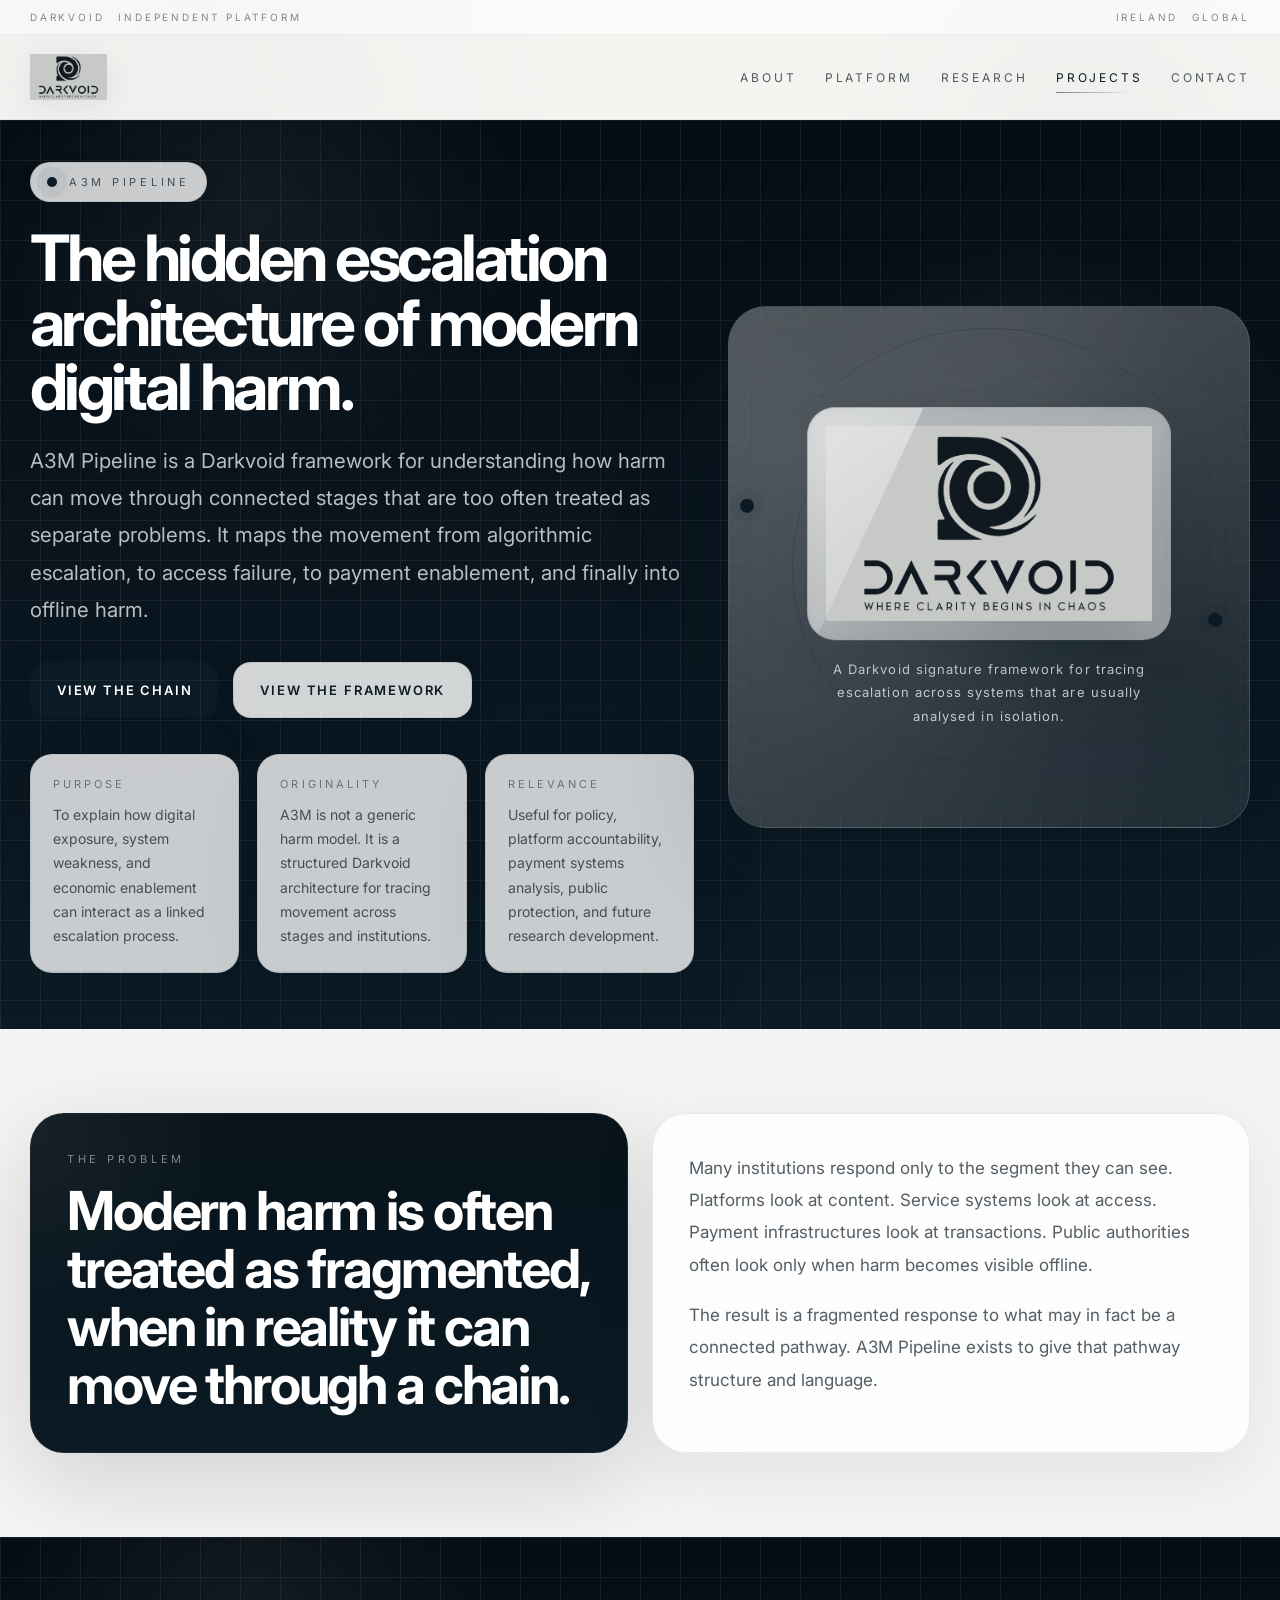
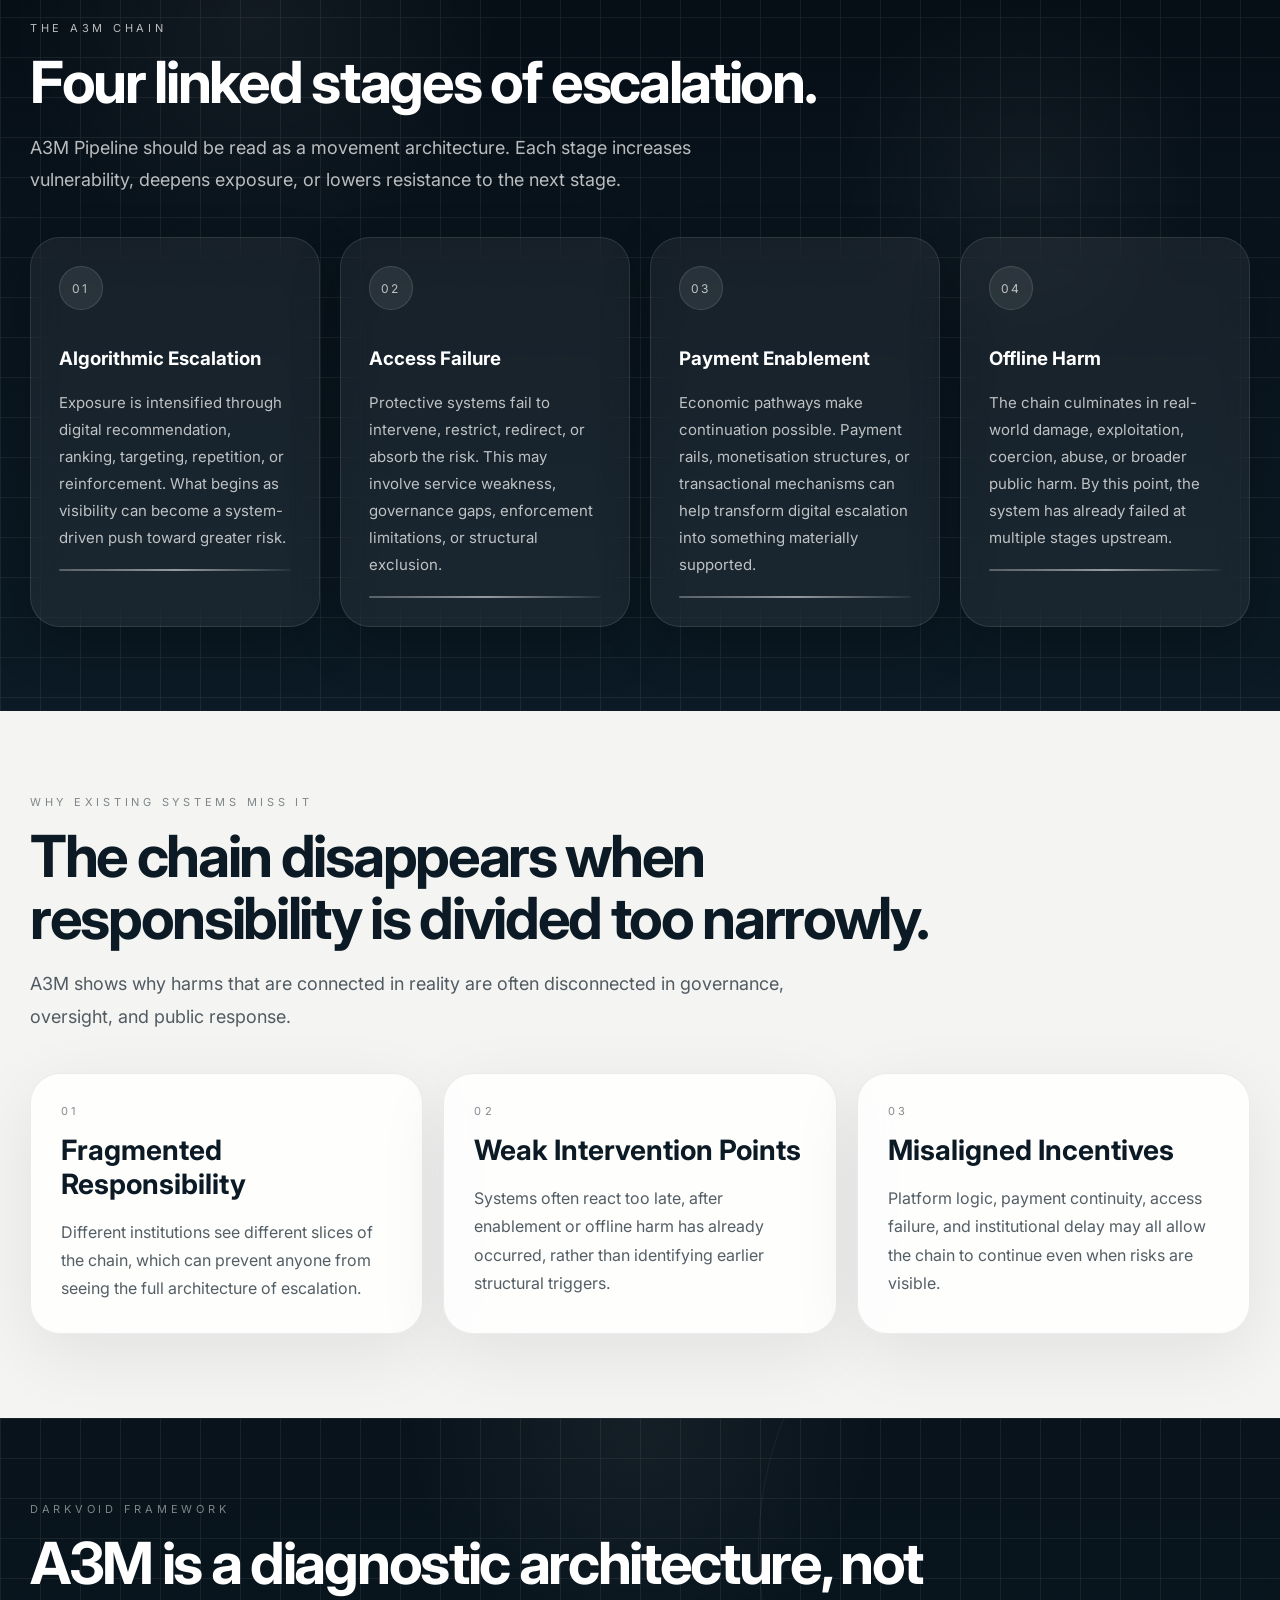
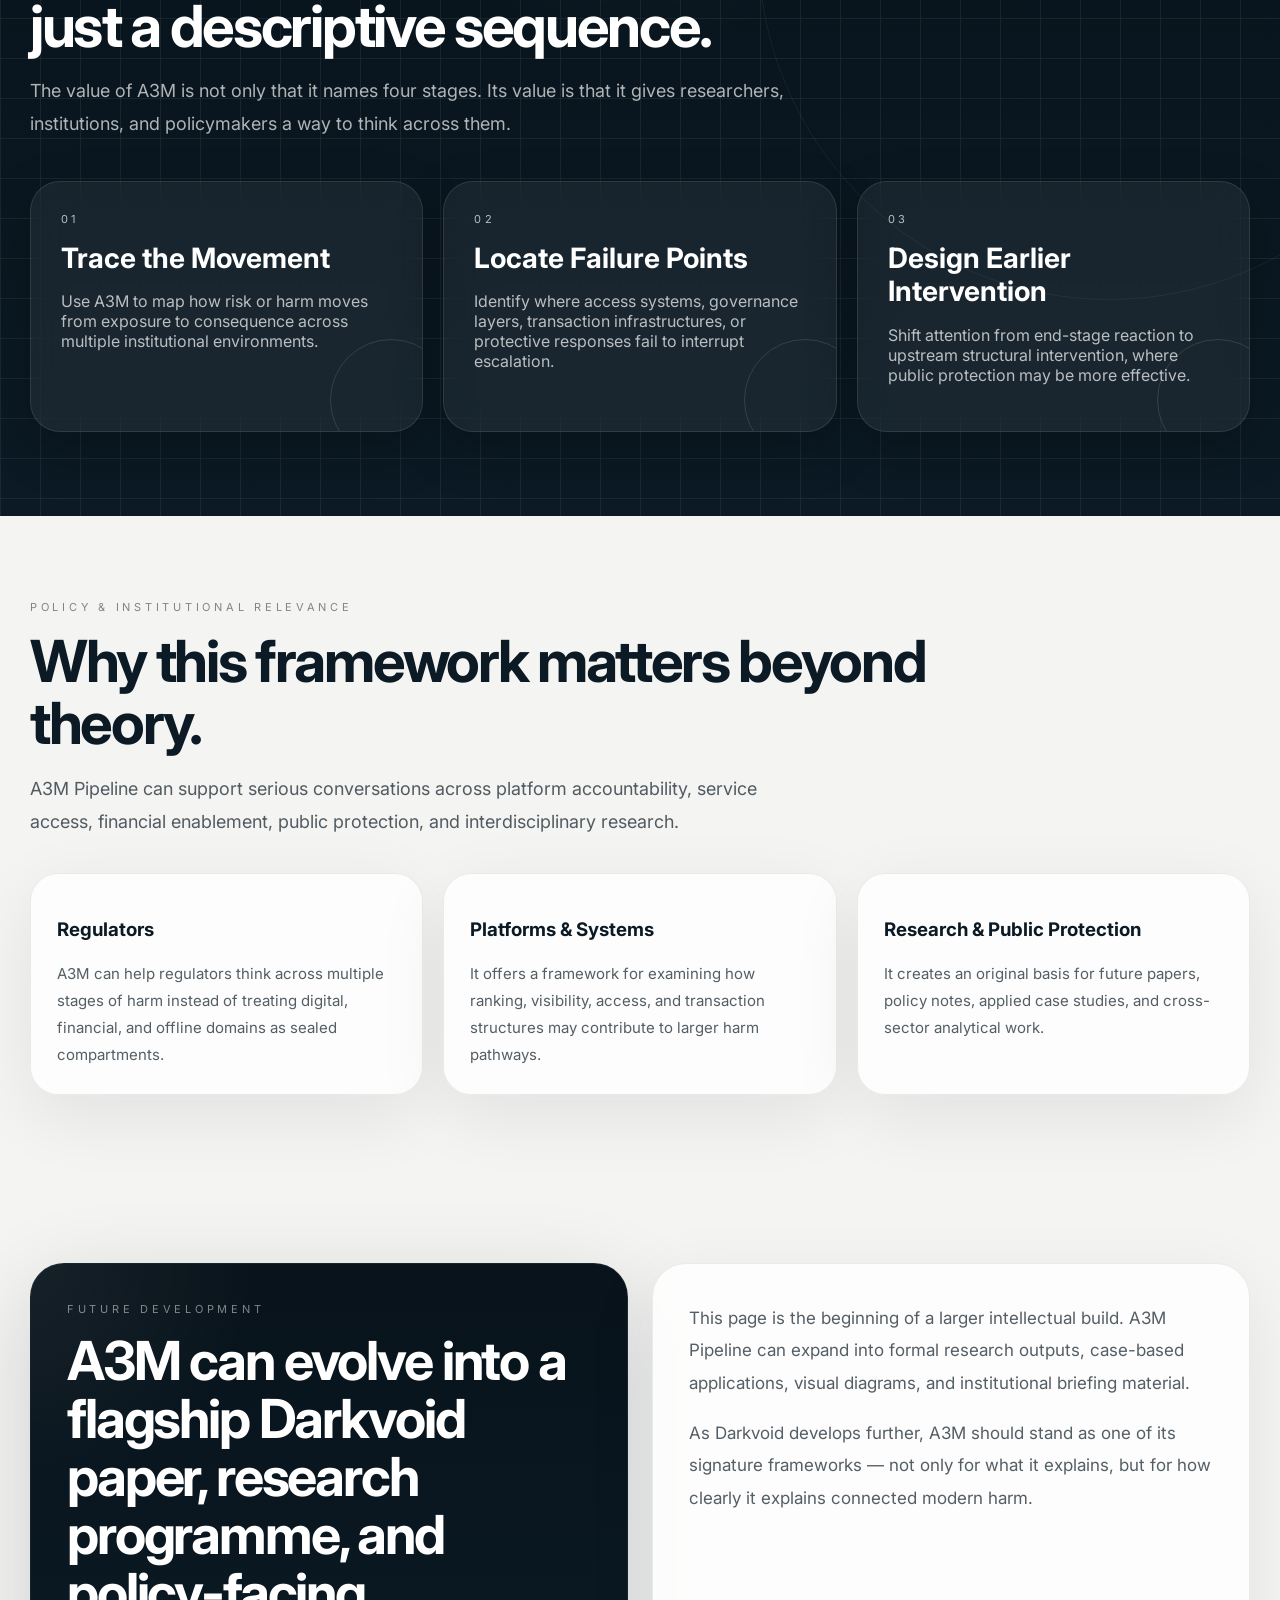
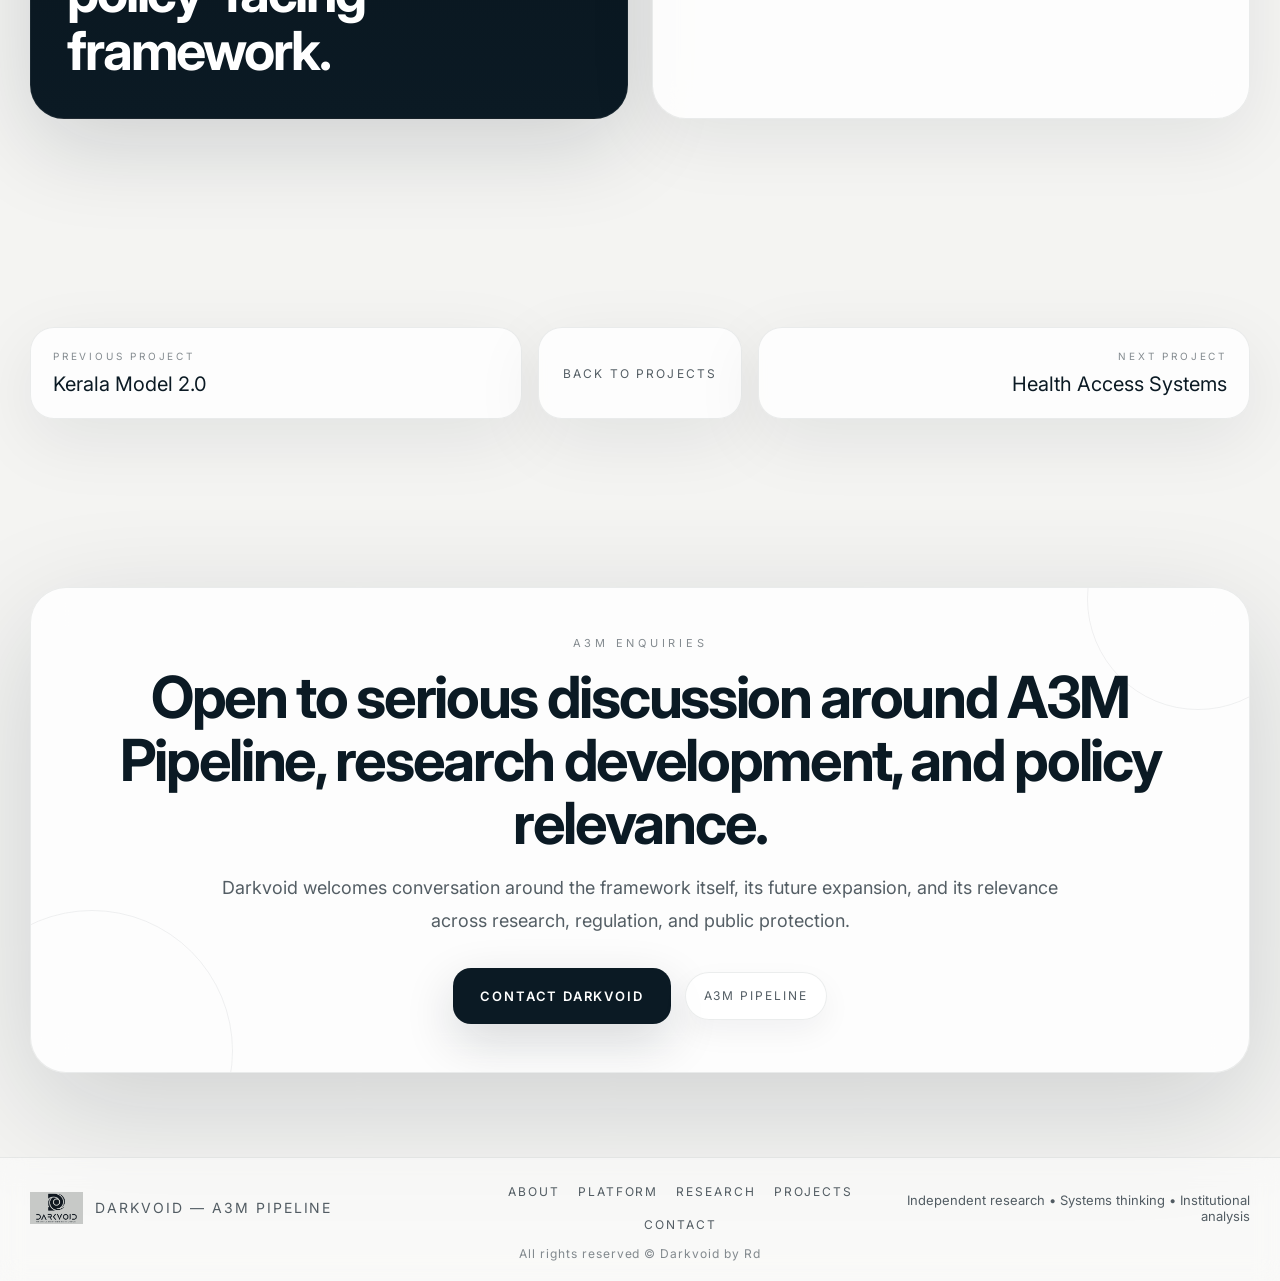
==== commit ae19b48f: "Update a3m-pipeline.html" ====
--- a/a3m-pipeline.html
+++ b/a3m-pipeline.html
@@ -442,7 +442,27 @@
         </div>
       </div>
     </section>
-
+    
+<section class="section" id="project-nav">
+  <div class="container">
+    <div class="project-nav reveal">
+      <a href="kerala-model-2.html" class="project-nav-link">
+        <span class="project-nav-label">Previous Project</span>
+        <span class="project-nav-title">Kerala Model 2.0</span>
+      </a>
+
+      <a href="projects.html" class="project-nav-center">
+        Back to Projects
+      </a>
+
+      <a href="health-access.html" class="project-nav-link align-right">
+        <span class="project-nav-label">Next Project</span>
+        <span class="project-nav-title">Health Access Systems</span>
+      </a>
+    </div>
+  </div>
+  
+</section>
     <section class="section" id="contact-strip">
       <div class="container">
         <div class="contact-panel reveal">
--- a/style.css
+++ b/style.css
@@ -1284,3 +1284,85 @@
     width:100%;
   }
 }
+.project-nav{
+  margin-top:40px;
+  display:grid;
+  grid-template-columns:1fr auto 1fr;
+  gap:16px;
+  align-items:stretch;
+}
+
+.project-nav-link,
+.project-nav-center{
+  min-height:92px;
+  border-radius:24px;
+  border:1px solid var(--line);
+  background:rgba(255,255,255,.82);
+  box-shadow:var(--shadow);
+  backdrop-filter:blur(14px);
+}
+
+.project-nav-link{
+  display:flex;
+  flex-direction:column;
+  justify-content:center;
+  padding:20px 22px;
+  transition:transform .25s ease, box-shadow .25s ease, border-color .25s ease;
+}
+
+.project-nav-link:hover{
+  transform:translateY(-3px);
+  box-shadow:0 18px 56px rgba(11,26,36,.12);
+  border-color:rgba(11,26,36,.14);
+}
+
+.project-nav-link.align-right{
+  text-align:right;
+}
+
+.project-nav-label{
+  font-size:10px;
+  letter-spacing:.28em;
+  text-transform:uppercase;
+  color:var(--muted2);
+}
+
+.project-nav-title{
+  margin-top:10px;
+  font-size:20px;
+  line-height:1.25;
+  color:var(--text);
+}
+
+.project-nav-center{
+  display:inline-flex;
+  align-items:center;
+  justify-content:center;
+  padding:0 24px;
+  text-align:center;
+  font-size:12px;
+  letter-spacing:.18em;
+  text-transform:uppercase;
+  color:var(--muted);
+  transition:transform .25s ease, box-shadow .25s ease, border-color .25s ease;
+}
+
+.project-nav-center:hover{
+  transform:translateY(-3px);
+  box-shadow:0 18px 56px rgba(11,26,36,.12);
+  border-color:rgba(11,26,36,.14);
+}
+
+@media (max-width:900px){
+  .project-nav{
+    grid-template-columns:1fr;
+  }
+
+  .project-nav-link.align-right{
+    text-align:left;
+  }
+
+  .project-nav-center{
+    min-height:72px;
+  }
+}
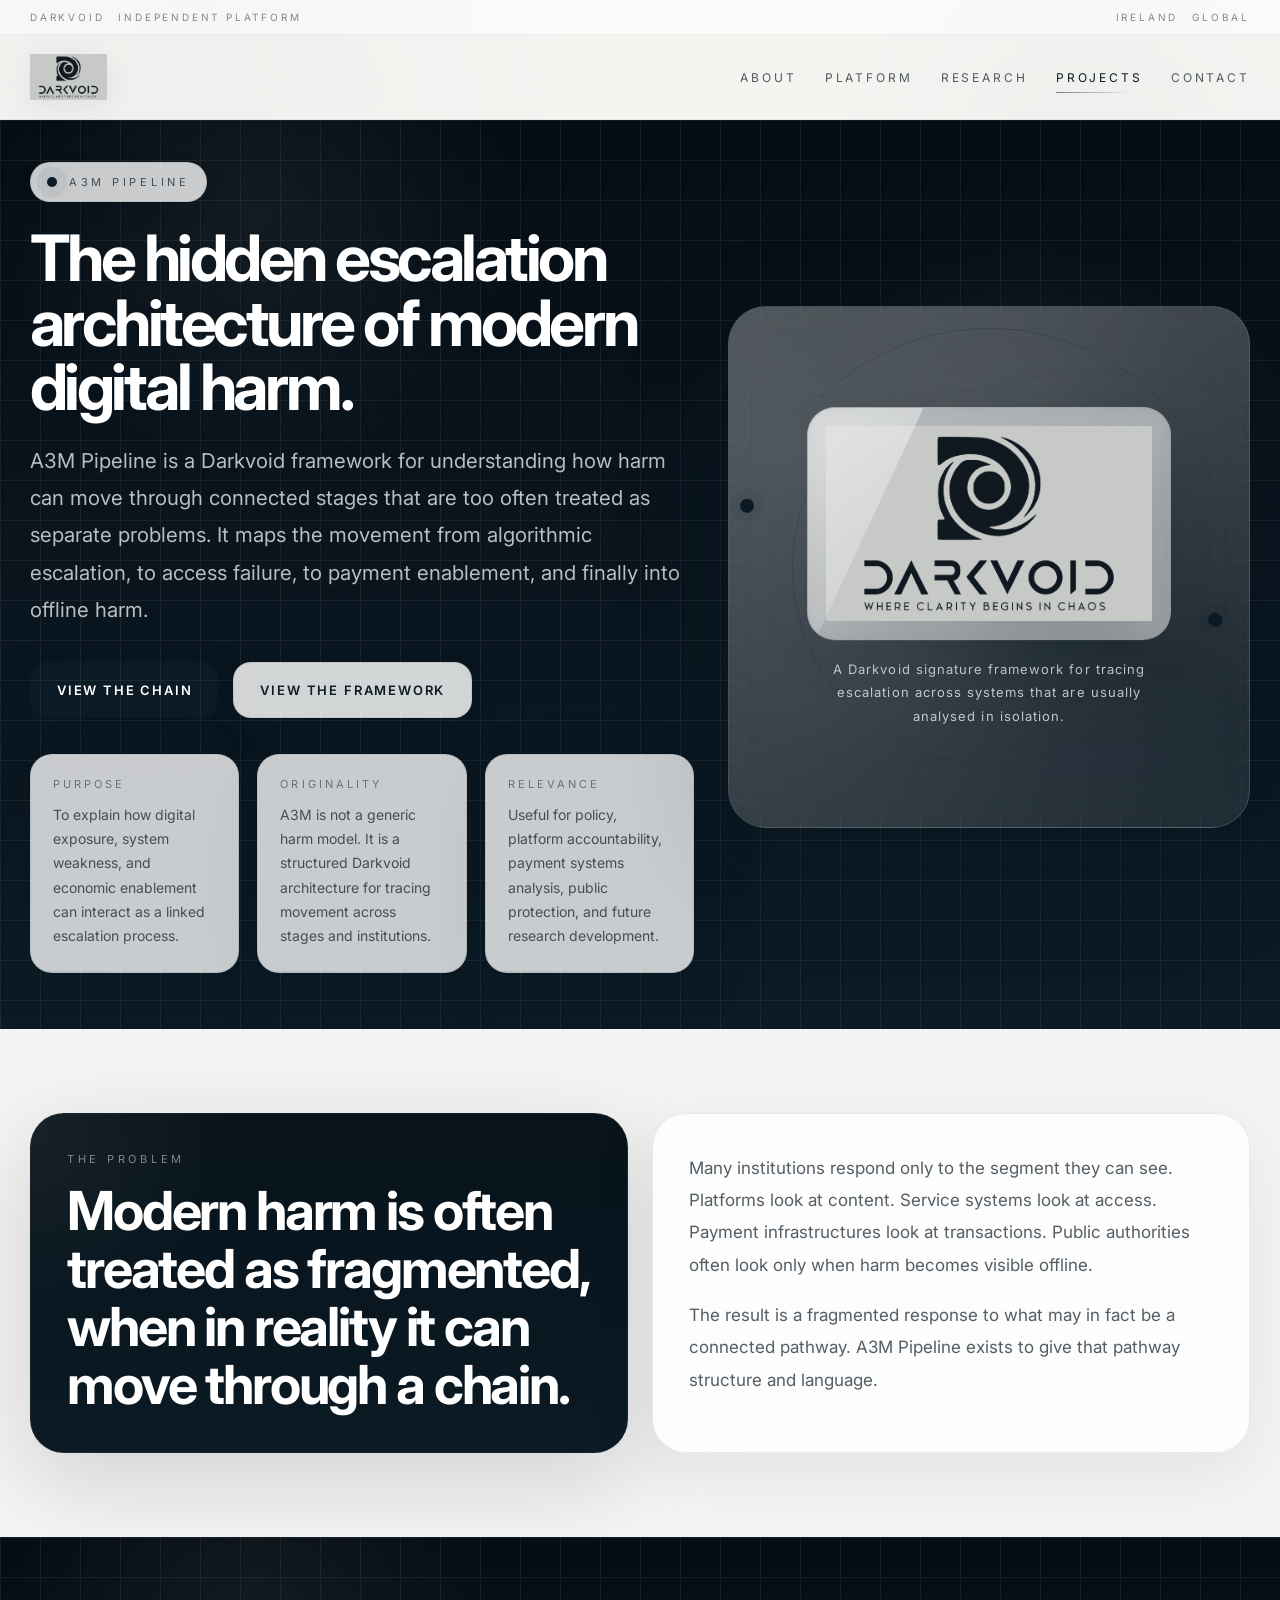
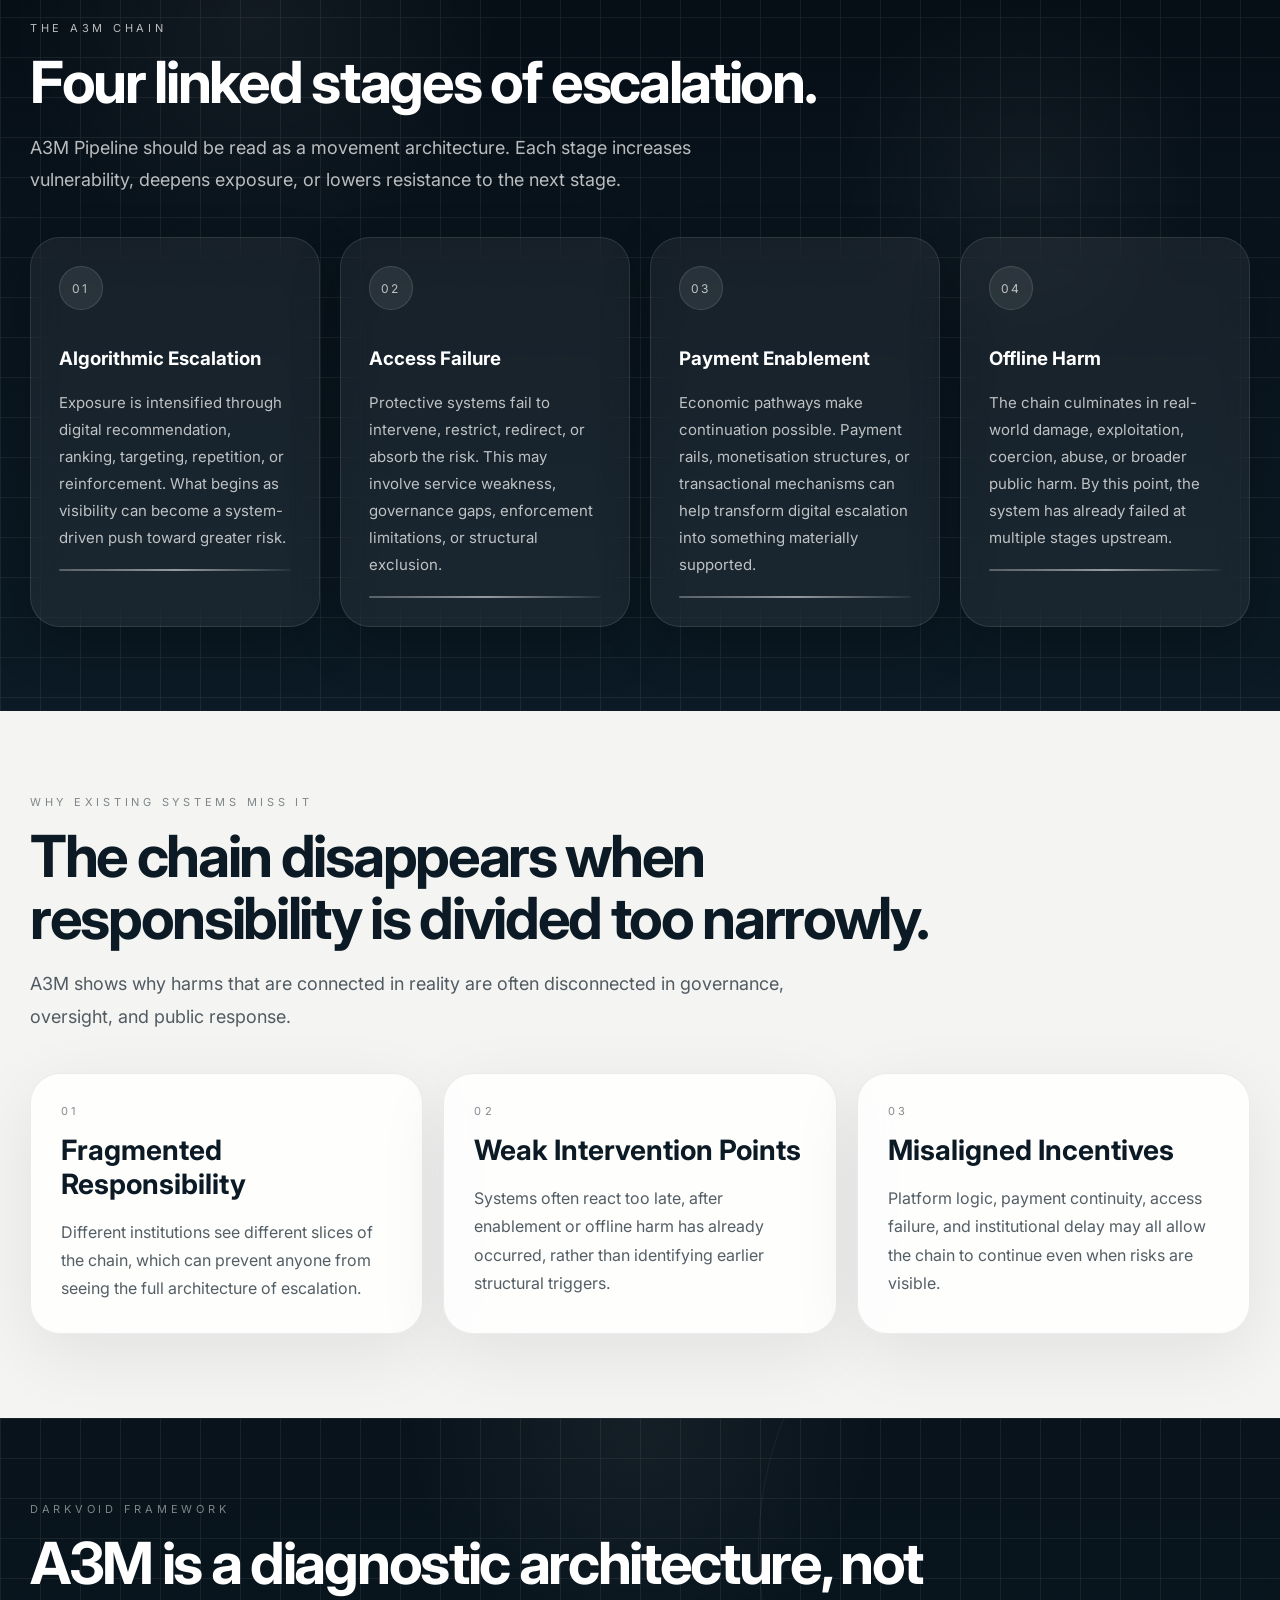
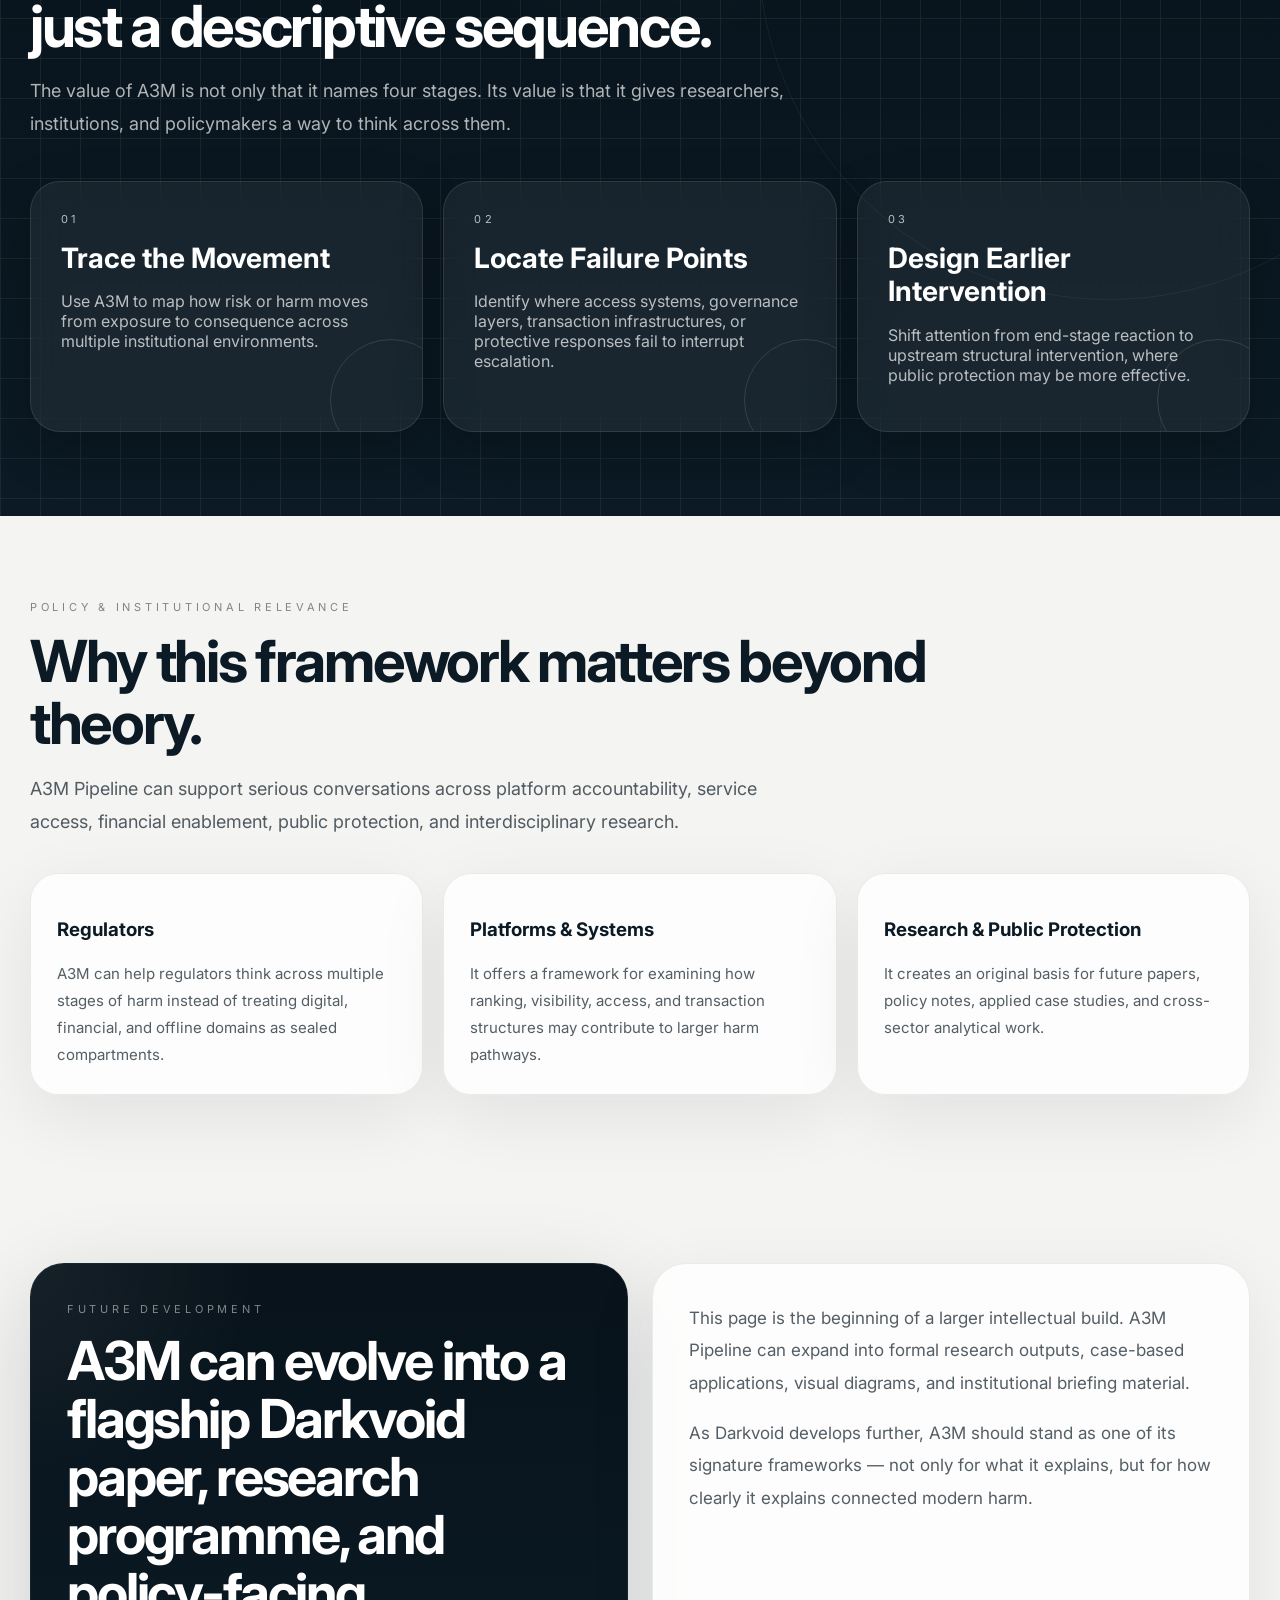
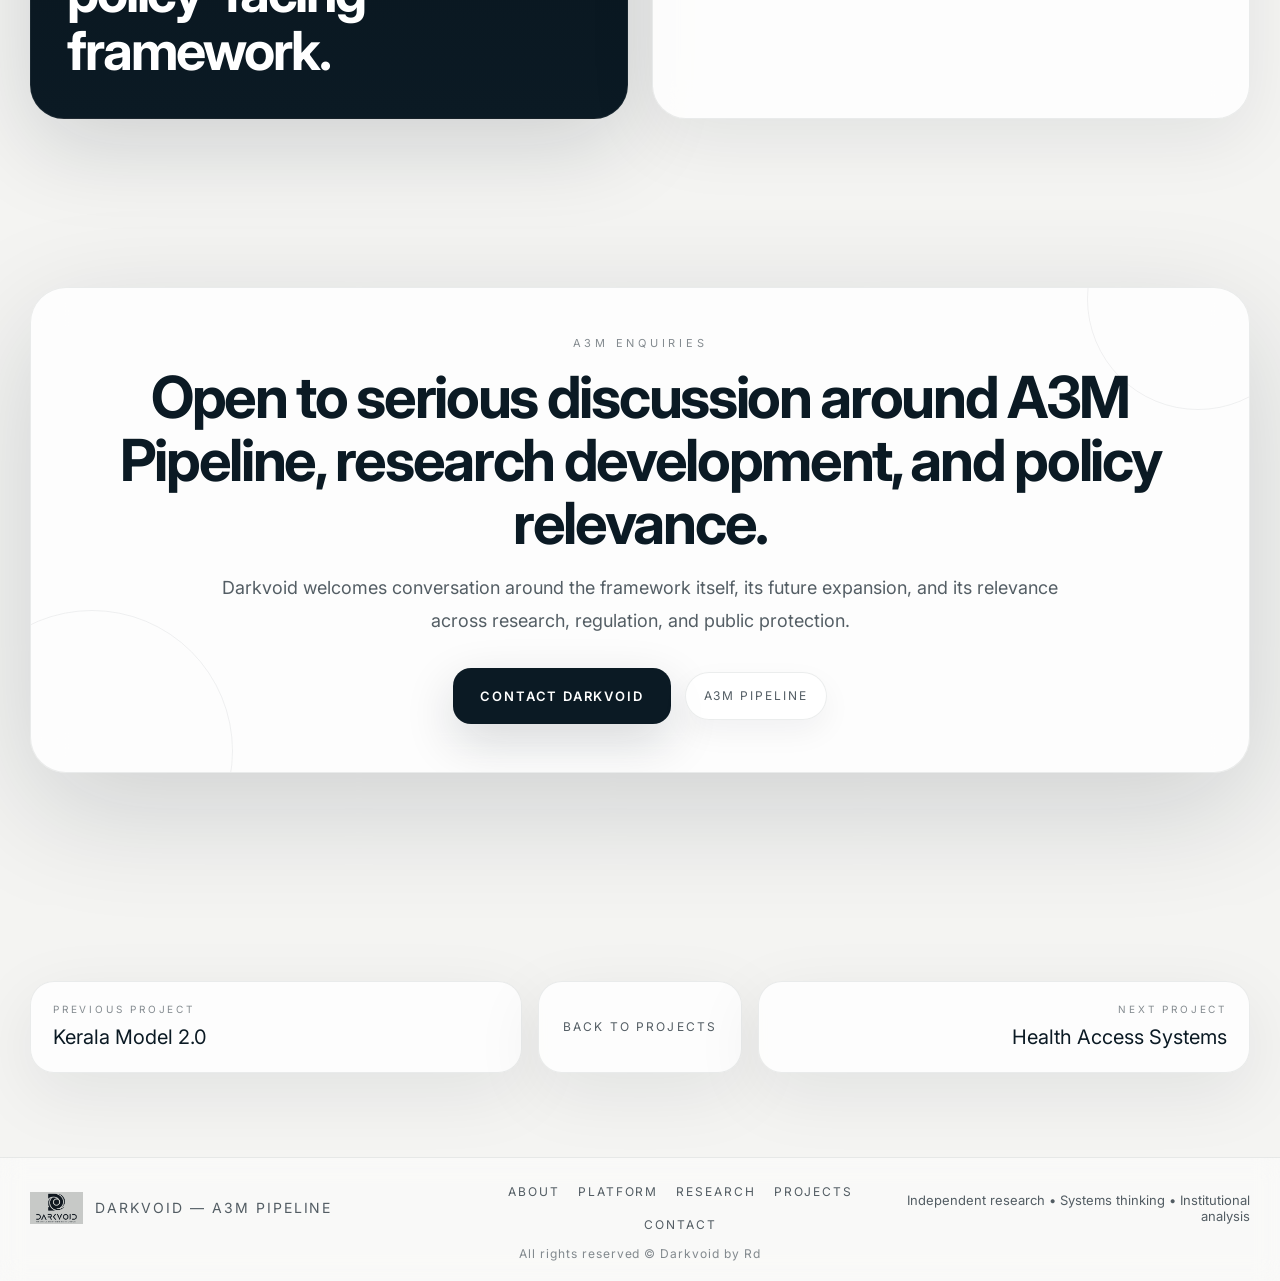
==== commit df913565: "Update a3m-pipeline.html" ====
--- a/a3m-pipeline.html
+++ b/a3m-pipeline.html
@@ -100,7 +100,11 @@
       margin-bottom:18px;
     }
 
-    .a3m-stage p{color:rgba(255,255,255,.72);font-size:15px;line-height:1.8}
+    .a3m-stage p{
+      color:rgba(255,255,255,.72);
+      font-size:15px;
+      line-height:1.8;
+    }
 
     .a3m-line{
       position:relative;
@@ -134,7 +138,12 @@
       box-shadow:var(--shadow);
     }
 
-    .a3m-note p{margin:12px 0 0;font-size:15px;line-height:1.8;color:var(--muted)}
+    .a3m-note p{
+      margin:12px 0 0;
+      font-size:15px;
+      line-height:1.8;
+      color:var(--muted);
+    }
 
     @keyframes a3mFlow{
       0%{transform:translateX(-120%)}
@@ -211,15 +220,21 @@
           <div class="hero-stats">
             <div class="stat">
               <span class="label">Purpose</span>
-              <span class="value">To explain how digital exposure, system weakness, and economic enablement can interact as a linked escalation process.</span>
+              <span class="value">
+                To explain how digital exposure, system weakness, and economic enablement can interact as a linked escalation process.
+              </span>
             </div>
             <div class="stat">
               <span class="label">Originality</span>
-              <span class="value">A3M is not a generic harm model. It is a structured Darkvoid architecture for tracing movement across stages and institutions.</span>
+              <span class="value">
+                A3M is not a generic harm model. It is a structured Darkvoid architecture for tracing movement across stages and institutions.
+              </span>
             </div>
             <div class="stat">
               <span class="label">Relevance</span>
-              <span class="value">Useful for policy, platform accountability, payment systems analysis, public protection, and future research development.</span>
+              <span class="value">
+                Useful for policy, platform accountability, payment systems analysis, public protection, and future research development.
+              </span>
             </div>
           </div>
         </div>
@@ -250,7 +265,9 @@
       <div class="container two-col">
         <div class="panel panel-dark reveal">
           <div class="section-label">The Problem</div>
-          <h2>Modern harm is often treated as fragmented, when in reality it can move through a chain.</h2>
+          <h2>
+            Modern harm is often treated as fragmented, when in reality it can move through a chain.
+          </h2>
         </div>
 
         <div class="panel panel-light reveal">
@@ -442,27 +459,7 @@
         </div>
       </div>
     </section>
-    
-<section class="section" id="project-nav">
-  <div class="container">
-    <div class="project-nav reveal">
-      <a href="kerala-model-2.html" class="project-nav-link">
-        <span class="project-nav-label">Previous Project</span>
-        <span class="project-nav-title">Kerala Model 2.0</span>
-      </a>
-
-      <a href="projects.html" class="project-nav-center">
-        Back to Projects
-      </a>
-
-      <a href="health-access.html" class="project-nav-link align-right">
-        <span class="project-nav-label">Next Project</span>
-        <span class="project-nav-title">Health Access Systems</span>
-      </a>
-    </div>
-  </div>
-  
-</section>
+
     <section class="section" id="contact-strip">
       <div class="container">
         <div class="contact-panel reveal">
@@ -476,6 +473,26 @@
             <a href="contact.html#contact-form" class="btn btn-dark">Contact Darkvoid</a>
             <div class="pill">A3M Pipeline</div>
           </div>
+        </div>
+      </div>
+    </section>
+
+    <section class="section" id="project-nav">
+      <div class="container">
+        <div class="project-nav reveal">
+          <a href="kerala-model-2.html" class="project-nav-link">
+            <span class="project-nav-label">Previous Project</span>
+            <span class="project-nav-title">Kerala Model 2.0</span>
+          </a>
+
+          <a href="projects.html" class="project-nav-center">
+            Back to Projects
+          </a>
+
+          <a href="health-access.html" class="project-nav-link align-right">
+            <span class="project-nav-label">Next Project</span>
+            <span class="project-nav-title">Health Access Systems</span>
+          </a>
         </div>
       </div>
     </section>
--- a/style.css
+++ b/style.css
@@ -1046,6 +1046,76 @@
   color:#9f1c1c;
 }
 
+/* PROJECT NAVIGATION */
+.project-nav{
+  margin-top:40px;
+  display:grid;
+  grid-template-columns:1fr auto 1fr;
+  gap:16px;
+  align-items:stretch;
+}
+
+.project-nav-link,
+.project-nav-center{
+  min-height:92px;
+  border-radius:24px;
+  border:1px solid var(--line);
+  background:rgba(255,255,255,.82);
+  box-shadow:var(--shadow);
+  backdrop-filter:blur(14px);
+}
+
+.project-nav-link{
+  display:flex;
+  flex-direction:column;
+  justify-content:center;
+  padding:20px 22px;
+  transition:transform .25s ease, box-shadow .25s ease, border-color .25s ease;
+}
+
+.project-nav-link:hover{
+  transform:translateY(-3px);
+  box-shadow:0 18px 56px rgba(11,26,36,.12);
+  border-color:rgba(11,26,36,.14);
+}
+
+.project-nav-link.align-right{
+  text-align:right;
+}
+
+.project-nav-label{
+  font-size:10px;
+  letter-spacing:.28em;
+  text-transform:uppercase;
+  color:var(--muted2);
+}
+
+.project-nav-title{
+  margin-top:10px;
+  font-size:20px;
+  line-height:1.25;
+  color:var(--text);
+}
+
+.project-nav-center{
+  display:inline-flex;
+  align-items:center;
+  justify-content:center;
+  padding:0 24px;
+  text-align:center;
+  font-size:12px;
+  letter-spacing:.18em;
+  text-transform:uppercase;
+  color:var(--muted);
+  transition:transform .25s ease, box-shadow .25s ease, border-color .25s ease;
+}
+
+.project-nav-center:hover{
+  transform:translateY(-3px);
+  box-shadow:0 18px 56px rgba(11,26,36,.12);
+  border-color:rgba(11,26,36,.14);
+}
+
 .footer{
   border-top:1px solid var(--line);
   background:rgba(255,255,255,.46);
@@ -1221,6 +1291,9 @@
   .hero-stats,
   .form-grid{grid-template-columns:1fr}
   .cards{grid-template-columns:1fr}
+  .project-nav{grid-template-columns:1fr}
+  .project-nav-link.align-right{text-align:left}
+  .project-nav-center{min-height:72px}
 }
 
 @media (max-width:760px){
@@ -1283,86 +1356,8 @@
   .pill{
     width:100%;
   }
-}
-.project-nav{
-  margin-top:40px;
-  display:grid;
-  grid-template-columns:1fr auto 1fr;
-  gap:16px;
-  align-items:stretch;
-}
-
-.project-nav-link,
-.project-nav-center{
-  min-height:92px;
-  border-radius:24px;
-  border:1px solid var(--line);
-  background:rgba(255,255,255,.82);
-  box-shadow:var(--shadow);
-  backdrop-filter:blur(14px);
-}
-
-.project-nav-link{
-  display:flex;
-  flex-direction:column;
-  justify-content:center;
-  padding:20px 22px;
-  transition:transform .25s ease, box-shadow .25s ease, border-color .25s ease;
-}
-
-.project-nav-link:hover{
-  transform:translateY(-3px);
-  box-shadow:0 18px 56px rgba(11,26,36,.12);
-  border-color:rgba(11,26,36,.14);
-}
-
-.project-nav-link.align-right{
-  text-align:right;
-}
-
-.project-nav-label{
-  font-size:10px;
-  letter-spacing:.28em;
-  text-transform:uppercase;
-  color:var(--muted2);
-}
-
-.project-nav-title{
-  margin-top:10px;
-  font-size:20px;
-  line-height:1.25;
-  color:var(--text);
-}
-
-.project-nav-center{
-  display:inline-flex;
-  align-items:center;
-  justify-content:center;
-  padding:0 24px;
-  text-align:center;
-  font-size:12px;
-  letter-spacing:.18em;
-  text-transform:uppercase;
-  color:var(--muted);
-  transition:transform .25s ease, box-shadow .25s ease, border-color .25s ease;
-}
-
-.project-nav-center:hover{
-  transform:translateY(-3px);
-  box-shadow:0 18px 56px rgba(11,26,36,.12);
-  border-color:rgba(11,26,36,.14);
-}
-
-@media (max-width:900px){
-  .project-nav{
-    grid-template-columns:1fr;
-  }
-
-  .project-nav-link.align-right{
-    text-align:left;
-  }
-
-  .project-nav-center{
-    min-height:72px;
-  }
-}
+
+  .project-nav-title{
+    font-size:18px;
+  }
+}
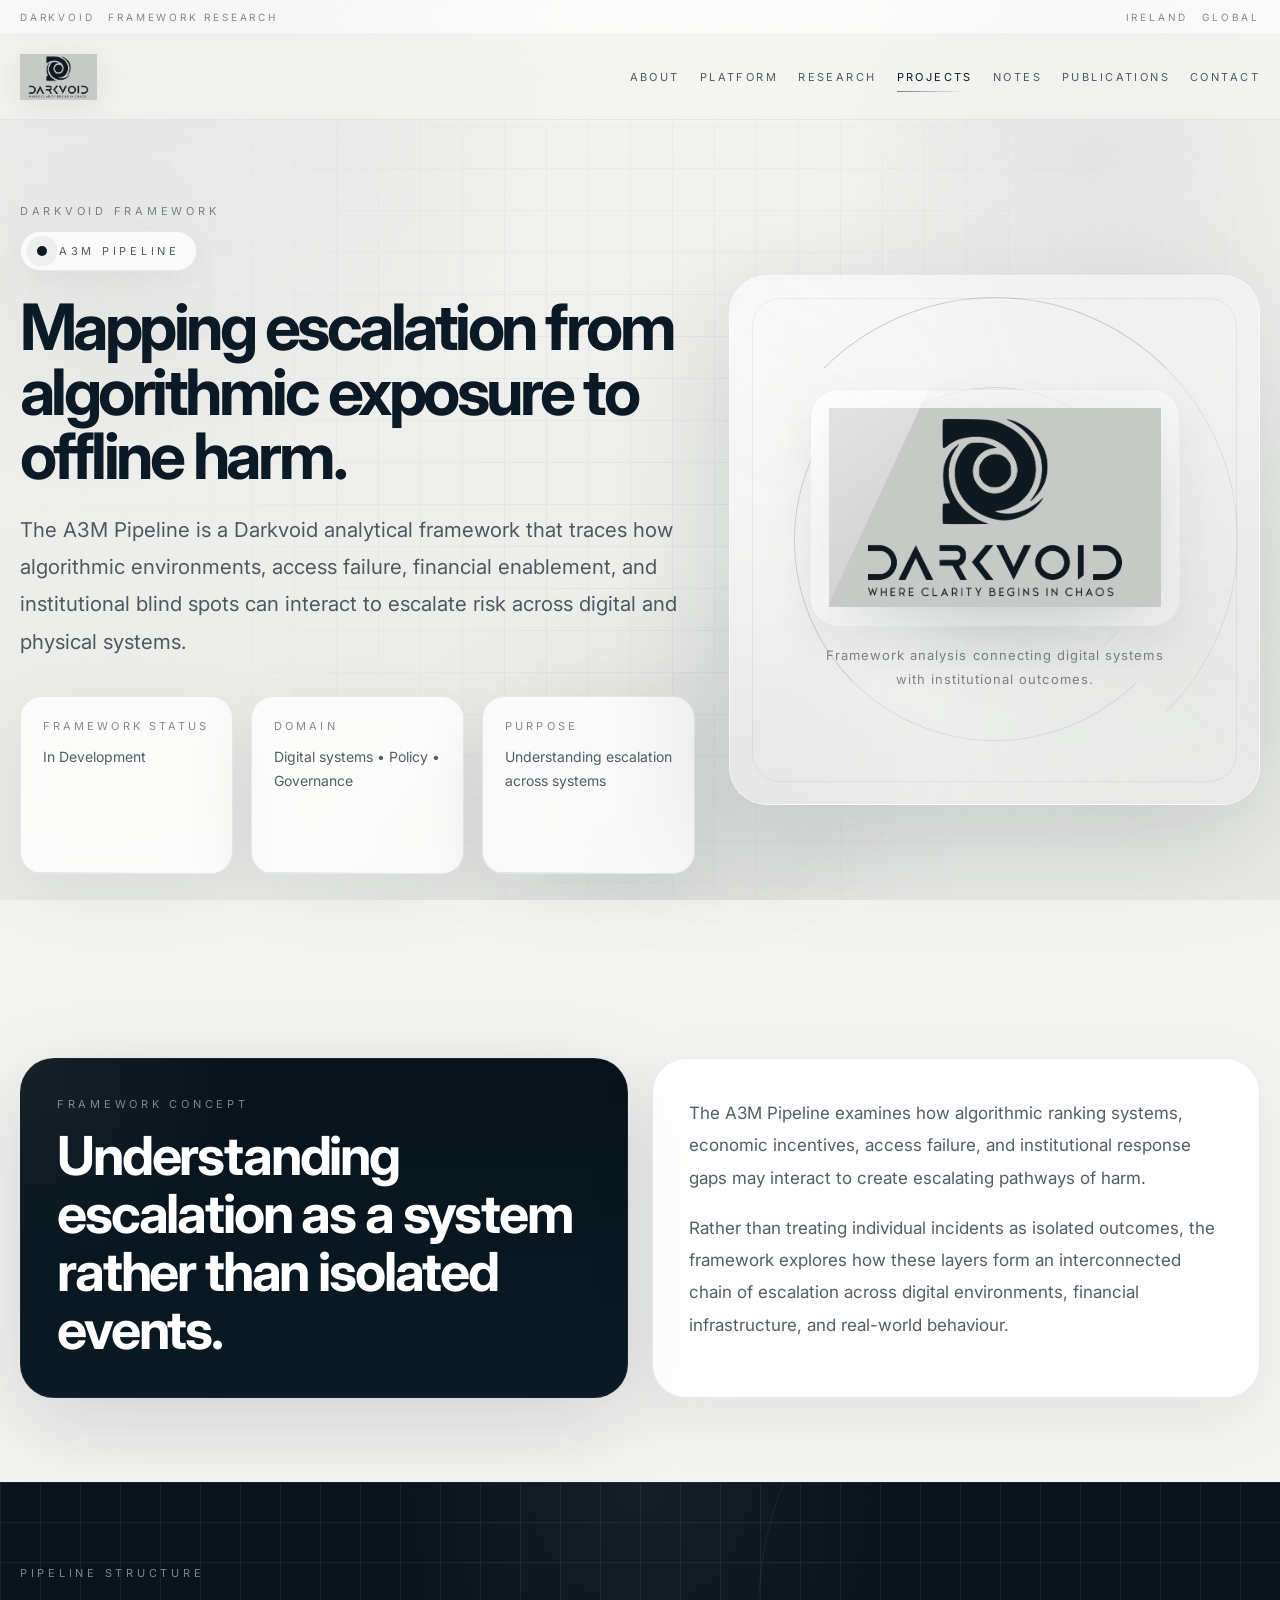
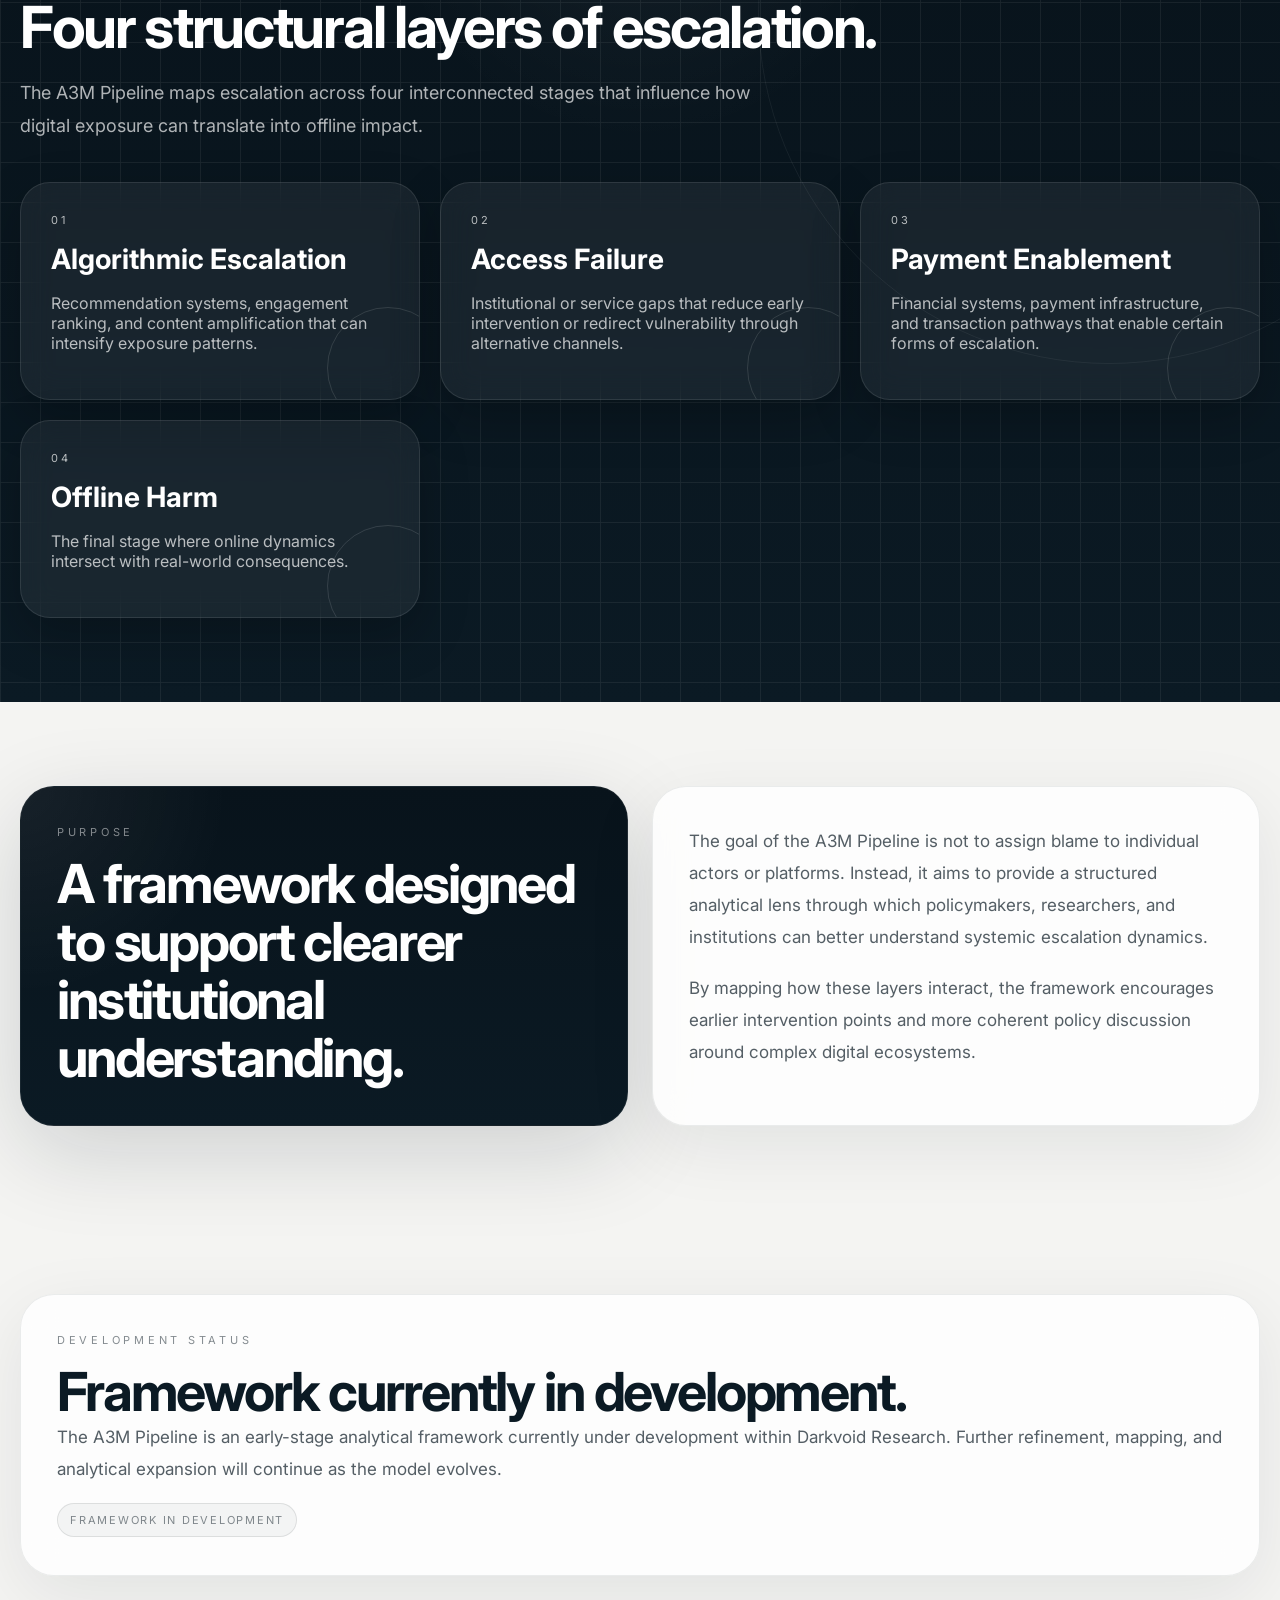
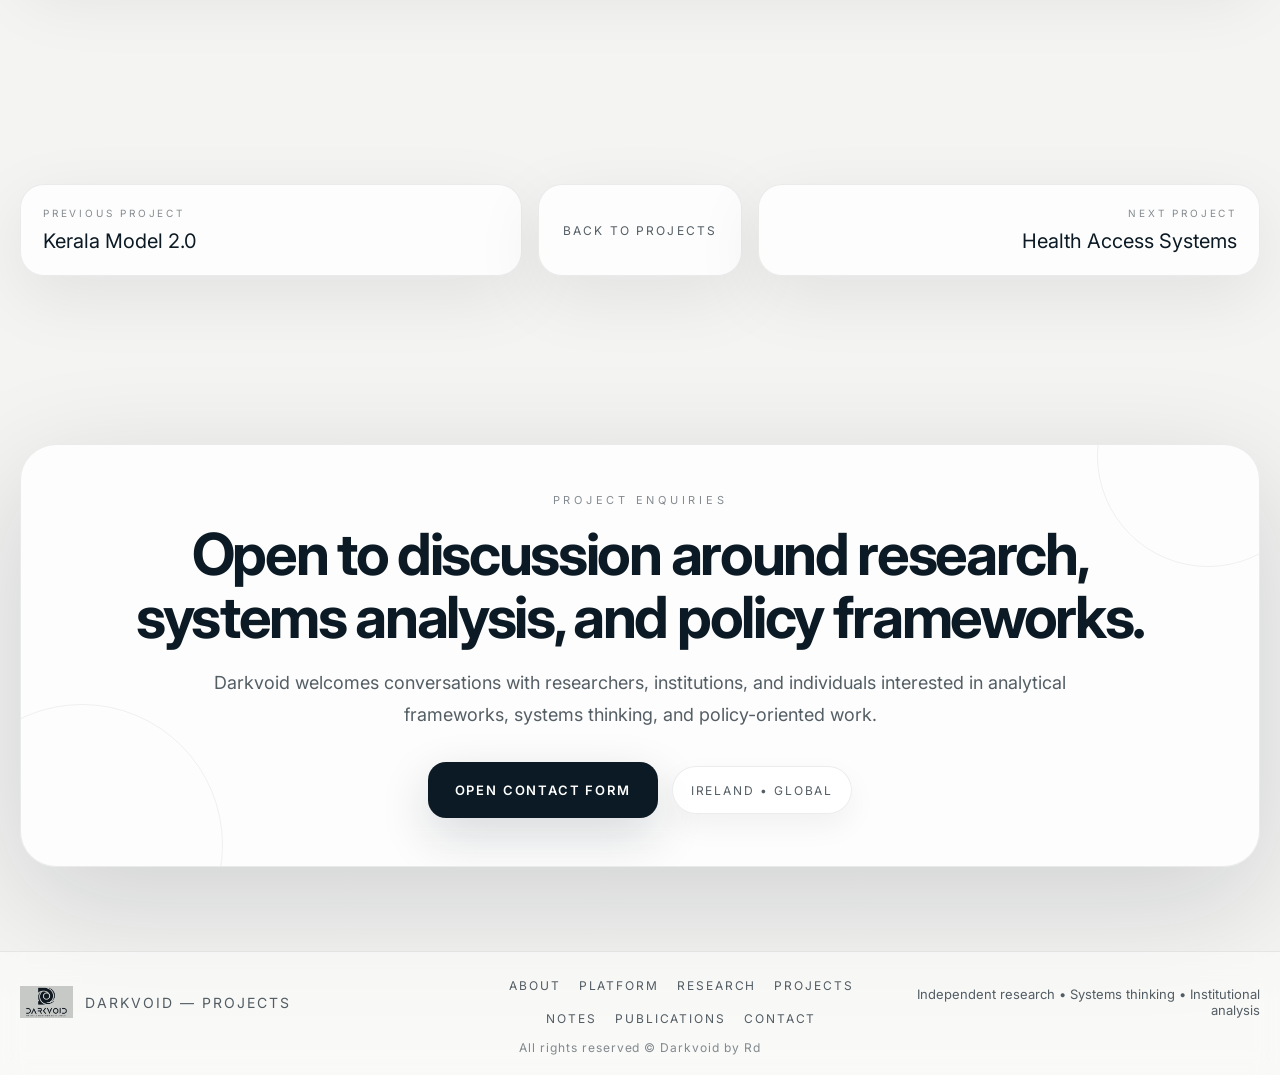
==== commit 3c8b6ce1: "Update a3m-pipeline.html" ====
--- a/a3m-pipeline.html
+++ b/a3m-pipeline.html
@@ -1,527 +1,405 @@
 <!DOCTYPE html>
 <html lang="en">
 <head>
-  <meta charset="UTF-8" />
-  <meta name="viewport" content="width=device-width, initial-scale=1.0" />
-  <title>A3M Pipeline | Darkvoid</title>
-  <meta name="description" content="A3M Pipeline — The hidden escalation architecture of modern digital harm." />
-
-  <meta property="og:title" content="A3M Pipeline | Darkvoid" />
-  <meta property="og:description" content="The hidden escalation architecture of modern digital harm." />
-  <meta property="og:type" content="website" />
-  <meta property="og:url" content="https://darkvoid.ie/a3m-pipeline.html" />
-  <meta property="og:image" content="https://darkvoid.ie/logo.png" />
-
-  <meta name="twitter:card" content="summary_large_image" />
-  <meta name="twitter:title" content="A3M Pipeline | Darkvoid" />
-  <meta name="twitter:description" content="The hidden escalation architecture of modern digital harm." />
-  <meta name="twitter:image" content="https://darkvoid.ie/logo.png" />
-
-  <link rel="icon" type="image/png" href="favicon.png">
-  <link rel="preconnect" href="https://fonts.googleapis.com">
-  <link rel="preconnect" href="https://fonts.gstatic.com" crossorigin>
-  <link href="https://fonts.googleapis.com/css2?family=Inter:wght@300;400;500;600;700;800&display=swap" rel="stylesheet">
-  <link rel="stylesheet" href="style.css">
-
-  <style>
-    .a3m-hero .visual{
-      background:linear-gradient(180deg, rgba(255,255,255,.16), rgba(255,255,255,.08));
-      border-color:rgba(255,255,255,.18);
-    }
-
-    .a3m-dark{
-      position:relative;
-      color:#fff;
-      background:
-        radial-gradient(circle at 20% 10%, rgba(255,255,255,.05), transparent 20%),
-        radial-gradient(circle at 80% 30%, rgba(255,255,255,.04), transparent 16%),
-        linear-gradient(180deg, #050d14 0%, #09141d 46%, #0b1a24 100%);
-      overflow:hidden;
-    }
-
-    .a3m-dark::before{
-      content:"";
-      position:absolute;
-      inset:0;
-      opacity:.08;
-      background-image:
-        linear-gradient(rgba(255,255,255,.8) 1px, transparent 1px),
-        linear-gradient(90deg, rgba(255,255,255,.8) 1px, transparent 1px);
-      background-size:40px 40px;
-      pointer-events:none;
-    }
-
-    .a3m-dark .section-label,
-    .a3m-dark .section-head p,
-    .a3m-dark p,
-    .a3m-dark .meta-list li,
-    .a3m-dark .simple-list li{color:rgba(255,255,255,.72)}
-
-    .a3m-dark h1,
-    .a3m-dark h2,
-    .a3m-dark h3{color:#fff}
-
-    .a3m-stage-grid{
-      margin-top:40px;
-      display:grid;
-      grid-template-columns:repeat(4,1fr);
-      gap:20px;
-    }
-
-    .a3m-stage{
-      position:relative;
-      overflow:hidden;
-      border-radius:30px;
-      padding:28px;
-      background:rgba(255,255,255,.06);
-      border:1px solid rgba(255,255,255,.10);
-      box-shadow:0 18px 50px rgba(0,0,0,.22);
-      backdrop-filter:blur(16px);
-      transition:transform .25s ease, background .25s ease;
-    }
-
-    .a3m-stage:hover{
-      transform:translateY(-4px);
-      background:rgba(255,255,255,.09);
-    }
-
-    .a3m-stage-number{
-      display:inline-flex;
-      width:44px;
-      height:44px;
-      align-items:center;
-      justify-content:center;
-      border-radius:999px;
-      background:rgba(255,255,255,.08);
-      border:1px solid rgba(255,255,255,.12);
-      font-size:12px;
-      letter-spacing:.18em;
-      color:rgba(255,255,255,.7);
-      margin-bottom:18px;
-    }
-
-    .a3m-stage p{
-      color:rgba(255,255,255,.72);
-      font-size:15px;
-      line-height:1.8;
-    }
-
-    .a3m-line{
-      position:relative;
-      margin-top:18px;
-      height:2px;
-      background:linear-gradient(90deg, rgba(255,255,255,.28), rgba(255,255,255,.05));
-      border-radius:999px;
-      overflow:hidden;
-    }
-
-    .a3m-line::after{
-      content:"";
-      position:absolute;
-      inset:0;
-      background:linear-gradient(90deg, transparent, rgba(255,255,255,.45), transparent);
-      animation:a3mFlow 6s linear infinite;
-    }
-
-    .a3m-principles{
-      margin-top:34px;
-      display:grid;
-      grid-template-columns:repeat(3,1fr);
-      gap:20px;
-    }
-
-    .a3m-note{
-      border-radius:28px;
-      padding:26px;
-      background:rgba(255,255,255,.82);
-      border:1px solid rgba(11,26,36,.08);
-      box-shadow:var(--shadow);
-    }
-
-    .a3m-note p{
-      margin:12px 0 0;
-      font-size:15px;
-      line-height:1.8;
-      color:var(--muted);
-    }
-
-    @keyframes a3mFlow{
-      0%{transform:translateX(-120%)}
-      100%{transform:translateX(120%)}
-    }
-
-    @media (max-width:1080px){
-      .a3m-stage-grid,
-      .a3m-principles{grid-template-columns:1fr 1fr}
-    }
-
-    @media (max-width:760px){
-      .a3m-stage-grid,
-      .a3m-principles{grid-template-columns:1fr}
-    }
-  </style>
+<meta charset="UTF-8">
+<meta name="viewport" content="width=device-width, initial-scale=1.0">
+
+<title>A3M Pipeline | Darkvoid</title>
+
+<meta name="description" content="A3M Pipeline — A Darkvoid framework mapping escalation from algorithmic exposure to offline harm through linked institutional and economic stages.">
+
+<link rel="icon" type="image/png" href="favicon.png">
+
+<link rel="preconnect" href="https://fonts.googleapis.com">
+<link rel="preconnect" href="https://fonts.gstatic.com" crossorigin>
+
+<link href="https://fonts.googleapis.com/css2?family=Inter:wght@300;400;500;600;700;800&display=swap" rel="stylesheet">
+
+<link rel="stylesheet" href="style.css">
 </head>
+
 <body>
-  <div class="bg"></div>
-  <div class="grid"></div>
-  <div class="ambient"></div>
-
-  <div class="signal-bar">
-    <div class="container signal-inner">
-      <div class="signal-left">
-        <span>Darkvoid</span>
-        <span>Independent Platform</span>
-      </div>
-      <div class="signal-right">
-        <span>Ireland</span>
-        <span>Global</span>
-      </div>
-    </div>
-  </div>
-
-  <header class="nav">
-    <div class="container nav-inner">
-      <a href="index.html" class="brand">
-        <img src="logo.png" alt="Darkvoid logo">
-      </a>
-
-      <nav class="nav-links">
-        <a href="index.html#about">About</a>
-        <a href="platform.html">Platform</a>
-        <a href="research.html">Research</a>
-        <a href="projects.html" class="active">Projects</a>
-        <a href="contact.html#contact-form">Contact</a>
-      </nav>
-    </div>
-  </header>
-
-  <main>
-    <section class="hero a3m-dark a3m-hero" id="home">
-      <div class="container hero-grid">
-        <div class="hero-content reveal">
-          <div class="eyebrow">
-            <span class="dot"></span>
-            <span>A3M Pipeline</span>
-          </div>
-
-          <h1>
-            The hidden escalation architecture of modern digital harm.
-          </h1>
-
-          <p class="hero-text">
-            A3M Pipeline is a Darkvoid framework for understanding how harm can move through connected stages that are too often treated as separate problems. It maps the movement from algorithmic escalation, to access failure, to payment enablement, and finally into offline harm.
-          </p>
-
-          <div class="hero-actions">
-            <a href="#a3m-chain" class="btn btn-dark">View the Chain</a>
-            <a href="#framework" class="btn btn-light">View the Framework</a>
-          </div>
-
-          <div class="hero-stats">
-            <div class="stat">
-              <span class="label">Purpose</span>
-              <span class="value">
-                To explain how digital exposure, system weakness, and economic enablement can interact as a linked escalation process.
-              </span>
-            </div>
-            <div class="stat">
-              <span class="label">Originality</span>
-              <span class="value">
-                A3M is not a generic harm model. It is a structured Darkvoid architecture for tracing movement across stages and institutions.
-              </span>
-            </div>
-            <div class="stat">
-              <span class="label">Relevance</span>
-              <span class="value">
-                Useful for policy, platform accountability, payment systems analysis, public protection, and future research development.
-              </span>
-            </div>
-          </div>
-        </div>
-
-        <div class="hero-visual reveal">
-          <div class="visual">
-            <div class="halo"></div>
-            <div class="ring ring1"></div>
-            <div class="ring ring2"></div>
-            <div class="ring ring3"></div>
-            <div class="ring-soft"></div>
-            <div class="orbit-line"></div>
-
-            <div class="logo-panel">
-              <div class="logo-wrap">
-                <img src="logo.png" class="hero-logo" alt="A3M Pipeline">
-              </div>
-              <p class="panel-text">
-                A Darkvoid signature framework for tracing escalation across systems that are usually analysed in isolation.
-              </p>
-            </div>
-          </div>
-        </div>
-      </div>
-    </section>
-
-    <section class="section" id="problem">
-      <div class="container two-col">
-        <div class="panel panel-dark reveal">
-          <div class="section-label">The Problem</div>
-          <h2>
-            Modern harm is often treated as fragmented, when in reality it can move through a chain.
-          </h2>
-        </div>
-
-        <div class="panel panel-light reveal">
-          <p>
-            Many institutions respond only to the segment they can see. Platforms look at content. Service systems look at access. Payment infrastructures look at transactions. Public authorities often look only when harm becomes visible offline.
-          </p>
-          <p>
-            The result is a fragmented response to what may in fact be a connected pathway. A3M Pipeline exists to give that pathway structure and language.
-          </p>
-        </div>
-      </div>
-    </section>
-
-    <section class="section a3m-dark" id="a3m-chain">
-      <div class="container">
-        <div class="section-head reveal">
-          <div class="section-label">The A3M Chain</div>
-          <h2>Four linked stages of escalation.</h2>
-          <p>
-            A3M Pipeline should be read as a movement architecture. Each stage increases vulnerability, deepens exposure, or lowers resistance to the next stage.
-          </p>
-        </div>
-
-        <div class="a3m-stage-grid">
-          <div class="a3m-stage reveal">
-            <div class="a3m-stage-number">01</div>
-            <h3>Algorithmic Escalation</h3>
-            <p>
-              Exposure is intensified through digital recommendation, ranking, targeting, repetition, or reinforcement. What begins as visibility can become a system-driven push toward greater risk.
-            </p>
-            <div class="a3m-line"></div>
-          </div>
-
-          <div class="a3m-stage reveal">
-            <div class="a3m-stage-number">02</div>
-            <h3>Access Failure</h3>
-            <p>
-              Protective systems fail to intervene, restrict, redirect, or absorb the risk. This may involve service weakness, governance gaps, enforcement limitations, or structural exclusion.
-            </p>
-            <div class="a3m-line"></div>
-          </div>
-
-          <div class="a3m-stage reveal">
-            <div class="a3m-stage-number">03</div>
-            <h3>Payment Enablement</h3>
-            <p>
-              Economic pathways make continuation possible. Payment rails, monetisation structures, or transactional mechanisms can help transform digital escalation into something materially supported.
-            </p>
-            <div class="a3m-line"></div>
-          </div>
-
-          <div class="a3m-stage reveal">
-            <div class="a3m-stage-number">04</div>
-            <h3>Offline Harm</h3>
-            <p>
-              The chain culminates in real-world damage, exploitation, coercion, abuse, or broader public harm. By this point, the system has already failed at multiple stages upstream.
-            </p>
-            <div class="a3m-line"></div>
-          </div>
-        </div>
-      </div>
-    </section>
-
-    <section class="section" id="why-missed">
-      <div class="container">
-        <div class="section-head reveal">
-          <div class="section-label">Why Existing Systems Miss It</div>
-          <h2>The chain disappears when responsibility is divided too narrowly.</h2>
-          <p>
-            A3M shows why harms that are connected in reality are often disconnected in governance, oversight, and public response.
-          </p>
-        </div>
-
-        <div class="cards">
-          <div class="card reveal">
-            <div class="card-number">01</div>
-            <h3>Fragmented Responsibility</h3>
-            <p>
-              Different institutions see different slices of the chain, which can prevent anyone from seeing the full architecture of escalation.
-            </p>
-          </div>
-
-          <div class="card reveal">
-            <div class="card-number">02</div>
-            <h3>Weak Intervention Points</h3>
-            <p>
-              Systems often react too late, after enablement or offline harm has already occurred, rather than identifying earlier structural triggers.
-            </p>
-          </div>
-
-          <div class="card reveal">
-            <div class="card-number">03</div>
-            <h3>Misaligned Incentives</h3>
-            <p>
-              Platform logic, payment continuity, access failure, and institutional delay may all allow the chain to continue even when risks are visible.
-            </p>
-          </div>
-        </div>
-      </div>
-    </section>
-
-    <section class="section dark-section" id="framework">
-      <div class="container">
-        <div class="section-head reveal">
-          <div class="section-label">Darkvoid Framework</div>
-          <h2>A3M is a diagnostic architecture, not just a descriptive sequence.</h2>
-          <p>
-            The value of A3M is not only that it names four stages. Its value is that it gives researchers, institutions, and policymakers a way to think across them.
-          </p>
-        </div>
-
-        <div class="cards">
-          <div class="glass-card reveal">
-            <div class="card-number">01</div>
-            <h3>Trace the Movement</h3>
-            <p>
-              Use A3M to map how risk or harm moves from exposure to consequence across multiple institutional environments.
-            </p>
-          </div>
-
-          <div class="glass-card reveal">
-            <div class="card-number">02</div>
-            <h3>Locate Failure Points</h3>
-            <p>
-              Identify where access systems, governance layers, transaction infrastructures, or protective responses fail to interrupt escalation.
-            </p>
-          </div>
-
-          <div class="glass-card reveal">
-            <div class="card-number">03</div>
-            <h3>Design Earlier Intervention</h3>
-            <p>
-              Shift attention from end-stage reaction to upstream structural intervention, where public protection may be more effective.
-            </p>
-          </div>
-        </div>
-      </div>
-    </section>
-
-    <section class="section" id="policy-relevance">
-      <div class="container">
-        <div class="section-head reveal">
-          <div class="section-label">Policy & Institutional Relevance</div>
-          <h2>Why this framework matters beyond theory.</h2>
-          <p>
-            A3M Pipeline can support serious conversations across platform accountability, service access, financial enablement, public protection, and interdisciplinary research.
-          </p>
-        </div>
-
-        <div class="a3m-principles">
-          <div class="a3m-note reveal">
-            <h3>Regulators</h3>
-            <p>
-              A3M can help regulators think across multiple stages of harm instead of treating digital, financial, and offline domains as sealed compartments.
-            </p>
-          </div>
-
-          <div class="a3m-note reveal">
-            <h3>Platforms & Systems</h3>
-            <p>
-              It offers a framework for examining how ranking, visibility, access, and transaction structures may contribute to larger harm pathways.
-            </p>
-          </div>
-
-          <div class="a3m-note reveal">
-            <h3>Research & Public Protection</h3>
-            <p>
-              It creates an original basis for future papers, policy notes, applied case studies, and cross-sector analytical work.
-            </p>
-          </div>
-        </div>
-      </div>
-    </section>
-
-    <section class="section" id="future-development">
-      <div class="container two-col">
-        <div class="panel panel-dark reveal">
-          <div class="section-label">Future Development</div>
-          <h2>A3M can evolve into a flagship Darkvoid paper, research programme, and policy-facing framework.</h2>
-        </div>
-
-        <div class="panel panel-light reveal">
-          <p>
-            This page is the beginning of a larger intellectual build. A3M Pipeline can expand into formal research outputs, case-based applications, visual diagrams, and institutional briefing material.
-          </p>
-          <p>
-            As Darkvoid develops further, A3M should stand as one of its signature frameworks — not only for what it explains, but for how clearly it explains connected modern harm.
-          </p>
-        </div>
-      </div>
-    </section>
-
-    <section class="section" id="contact-strip">
-      <div class="container">
-        <div class="contact-panel reveal">
-          <div class="section-label">A3M Enquiries</div>
-          <h2>Open to serious discussion around A3M Pipeline, research development, and policy relevance.</h2>
-          <p>
-            Darkvoid welcomes conversation around the framework itself, its future expansion, and its relevance across research, regulation, and public protection.
-          </p>
-
-          <div class="contact-actions">
-            <a href="contact.html#contact-form" class="btn btn-dark">Contact Darkvoid</a>
-            <div class="pill">A3M Pipeline</div>
-          </div>
-        </div>
-      </div>
-    </section>
-
-    <section class="section" id="project-nav">
-      <div class="container">
-        <div class="project-nav reveal">
-          <a href="kerala-model-2.html" class="project-nav-link">
-            <span class="project-nav-label">Previous Project</span>
-            <span class="project-nav-title">Kerala Model 2.0</span>
-          </a>
-
-          <a href="projects.html" class="project-nav-center">
-            Back to Projects
-          </a>
-
-          <a href="health-access.html" class="project-nav-link align-right">
-            <span class="project-nav-label">Next Project</span>
-            <span class="project-nav-title">Health Access Systems</span>
-          </a>
-        </div>
-      </div>
-    </section>
-  </main>
-
-  <footer class="footer">
-    <div class="container footer-inner footer-grid">
-      <div class="footer-brand">
-        <img src="logo.png" alt="Darkvoid mark">
-        <span>DARKVOID — A3M Pipeline</span>
-      </div>
-
-      <nav class="footer-links">
-        <a href="index.html#about">About</a>
-        <a href="platform.html">Platform</a>
-        <a href="research.html">Research</a>
-        <a href="projects.html">Projects</a>
-        <a href="contact.html#contact-form">Contact</a>
-      </nav>
-
-      <div class="footer-meta">
-        Independent research • Systems thinking • Institutional analysis
-      </div>
-    </div>
-    <div class="container footer-rights">
-      All rights reserved © Darkvoid by Rd
-    </div>
-  </footer>
-
-  <script src="script.js"></script>
+
+<div class="bg"></div>
+<div class="grid"></div>
+<div class="ambient"></div>
+
+<div class="signal-bar">
+<div class="container signal-inner">
+
+<div class="signal-left">
+<span>Darkvoid</span>
+<span>Framework Research</span>
+</div>
+
+<div class="signal-right">
+<span>Ireland</span>
+<span>Global</span>
+</div>
+
+</div>
+</div>
+
+
+<header class="nav">
+<div class="container nav-inner">
+
+<a href="index.html" class="brand">
+<img src="logo.png" alt="Darkvoid logo">
+</a>
+
+<nav class="nav-links">
+<a href="index.html#about">About</a>
+<a href="platform.html">Platform</a>
+<a href="research.html">Research</a>
+<a href="projects.html" class="active">Projects</a>
+<a href="notes.html">Notes</a>
+<a href="publications.html">Publications</a>
+<a href="contact.html#contact-form">Contact</a>
+</nav>
+
+</div>
+</header>
+
+
+<main>
+
+
+<section class="hero">
+
+<div class="container hero-grid">
+
+<div class="hero-content reveal">
+
+<p class="hero-kicker">Darkvoid Framework</p>
+
+<div class="eyebrow">
+<span class="dot"></span>
+<span>A3M Pipeline</span>
+</div>
+
+<h1>
+Mapping escalation from algorithmic exposure to offline harm.
+</h1>
+
+<p class="hero-text">
+The A3M Pipeline is a Darkvoid analytical framework that traces how algorithmic environments, access failure, financial enablement, and institutional blind spots can interact to escalate risk across digital and physical systems.
+</p>
+
+<div class="hero-stats">
+
+<div class="stat">
+<span class="label">Framework Status</span>
+<span class="value">In Development</span>
+</div>
+
+<div class="stat">
+<span class="label">Domain</span>
+<span class="value">Digital systems • Policy • Governance</span>
+</div>
+
+<div class="stat">
+<span class="label">Purpose</span>
+<span class="value">Understanding escalation across systems</span>
+</div>
+
+</div>
+
+</div>
+
+
+<div class="hero-visual reveal">
+
+<div class="visual">
+
+<div class="halo"></div>
+<div class="ring ring1"></div>
+<div class="ring ring2"></div>
+<div class="ring ring3"></div>
+
+<div class="logo-panel">
+
+<div class="logo-wrap">
+<img src="logo.png" class="hero-logo" alt="Darkvoid">
+</div>
+
+<p class="panel-text">
+Framework analysis connecting digital systems with institutional outcomes.
+</p>
+
+</div>
+
+</div>
+
+</div>
+
+</div>
+
+</section>
+
+
+
+<section class="section">
+
+<div class="container two-col">
+
+<div class="panel panel-dark reveal">
+
+<div class="section-label">Framework Concept</div>
+
+<h2>
+Understanding escalation as a system rather than isolated events.
+</h2>
+
+</div>
+
+
+<div class="panel panel-light reveal">
+
+<p>
+The A3M Pipeline examines how algorithmic ranking systems, economic incentives, access failure, and institutional response gaps may interact to create escalating pathways of harm.
+</p>
+
+<p>
+Rather than treating individual incidents as isolated outcomes, the framework explores how these layers form an interconnected chain of escalation across digital environments, financial infrastructure, and real-world behaviour.
+</p>
+
+</div>
+
+</div>
+
+</section>
+
+
+
+<section class="section dark-section">
+
+<div class="container">
+
+<div class="section-head reveal">
+
+<div class="section-label">Pipeline Structure</div>
+
+<h2>
+Four structural layers of escalation.
+</h2>
+
+<p>
+The A3M Pipeline maps escalation across four interconnected stages that influence how digital exposure can translate into offline impact.
+</p>
+
+</div>
+
+
+<div class="cards">
+
+<div class="glass-card reveal">
+<div class="card-number">01</div>
+<h3>Algorithmic Escalation</h3>
+<p>
+Recommendation systems, engagement ranking, and content amplification that can intensify exposure patterns.
+</p>
+</div>
+
+<div class="glass-card reveal">
+<div class="card-number">02</div>
+<h3>Access Failure</h3>
+<p>
+Institutional or service gaps that reduce early intervention or redirect vulnerability through alternative channels.
+</p>
+</div>
+
+<div class="glass-card reveal">
+<div class="card-number">03</div>
+<h3>Payment Enablement</h3>
+<p>
+Financial systems, payment infrastructure, and transaction pathways that enable certain forms of escalation.
+</p>
+</div>
+
+<div class="glass-card reveal">
+<div class="card-number">04</div>
+<h3>Offline Harm</h3>
+<p>
+The final stage where online dynamics intersect with real-world consequences.
+</p>
+</div>
+
+</div>
+
+</div>
+
+</section>
+
+
+
+<section class="section">
+
+<div class="container two-col">
+
+<div class="panel panel-dark reveal">
+
+<div class="section-label">Purpose</div>
+
+<h2>
+A framework designed to support clearer institutional understanding.
+</h2>
+
+</div>
+
+
+<div class="panel panel-light reveal">
+
+<p>
+The goal of the A3M Pipeline is not to assign blame to individual actors or platforms. Instead, it aims to provide a structured analytical lens through which policymakers, researchers, and institutions can better understand systemic escalation dynamics.
+</p>
+
+<p>
+By mapping how these layers interact, the framework encourages earlier intervention points and more coherent policy discussion around complex digital ecosystems.
+</p>
+
+</div>
+
+</div>
+
+</section>
+
+
+
+<section class="section">
+
+<div class="container">
+
+<div class="panel panel-light reveal">
+
+<div class="section-label">Development Status</div>
+
+<h2>
+Framework currently in development.
+</h2>
+
+<p>
+The A3M Pipeline is an early-stage analytical framework currently under development within Darkvoid Research. Further refinement, mapping, and analytical expansion will continue as the model evolves.
+</p>
+
+<div class="item-status">Framework In Development</div>
+
+</div>
+
+</div>
+
+</section>
+
+
+
+<!-- PROJECT NAV (PLACED BEFORE CONTACT) -->
+
+<section class="section" id="project-nav">
+
+<div class="container">
+
+<div class="project-nav reveal">
+
+<a href="kerala-model-2.html" class="project-nav-link">
+
+<span class="project-nav-label">Previous Project</span>
+<span class="project-nav-title">Kerala Model 2.0</span>
+
+</a>
+
+
+<a href="projects.html" class="project-nav-center">
+Back to Projects
+</a>
+
+
+<a href="health-access.html" class="project-nav-link align-right">
+
+<span class="project-nav-label">Next Project</span>
+<span class="project-nav-title">Health Access Systems</span>
+
+</a>
+
+</div>
+
+</div>
+
+</section>
+
+
+
+<section class="section" id="contact-strip">
+
+<div class="container">
+
+<div class="contact-panel reveal">
+
+<div class="section-label">Project Enquiries</div>
+
+<h2>
+Open to discussion around research, systems analysis, and policy frameworks.
+</h2>
+
+<p>
+Darkvoid welcomes conversations with researchers, institutions, and individuals interested in analytical frameworks, systems thinking, and policy-oriented work.
+</p>
+
+<div class="contact-actions">
+
+<a href="contact.html#contact-form" class="btn btn-dark">
+Open Contact Form
+</a>
+
+<div class="pill">
+Ireland • Global
+</div>
+
+</div>
+
+</div>
+
+</div>
+
+</section>
+
+
+</main>
+
+
+
+<footer class="footer">
+
+<div class="container footer-inner footer-grid">
+
+<div class="footer-brand">
+<img src="logo.png" alt="Darkvoid">
+<span>DARKVOID — Projects</span>
+</div>
+
+<nav class="footer-links">
+<a href="index.html#about">About</a>
+<a href="platform.html">Platform</a>
+<a href="research.html">Research</a>
+<a href="projects.html">Projects</a>
+<a href="notes.html">Notes</a>
+<a href="publications.html">Publications</a>
+<a href="contact.html#contact-form">Contact</a>
+</nav>
+
+<div class="footer-meta">
+Independent research • Systems thinking • Institutional analysis
+</div>
+
+</div>
+
+<div class="container footer-rights">
+All rights reserved © Darkvoid by Rd
+</div>
+
+</footer>
+
+
+<script src="script.js"></script>
+
 </body>
 </html>
--- a/style.css
+++ b/style.css
@@ -102,7 +102,7 @@
 }
 
 .container{
-  width:min(1220px, calc(100% - 40px));
+  width:min(1240px, calc(100% - 40px));
   margin-inline:auto;
 }
 
@@ -154,7 +154,11 @@
   display:flex;
   align-items:center;
   justify-content:space-between;
-  gap:20px;
+  gap:18px;
+}
+
+.brand{
+  flex:0 0 auto;
 }
 
 .brand img{
@@ -165,19 +169,22 @@
 
 .nav-links{
   display:flex;
-  gap:28px;
-  align-items:center;
+  gap:20px;
+  align-items:center;
+  justify-content:flex-end;
   flex-wrap:wrap;
+  flex:1 1 auto;
 }
 
 .nav-links a{
   position:relative;
-  font-size:12px;
-  letter-spacing:.24em;
+  font-size:11px;
+  letter-spacing:.22em;
   color:var(--muted);
   transition:.25s ease;
   text-transform:uppercase;
   padding:8px 0;
+  white-space:nowrap;
 }
 
 .nav-links a::after{
@@ -542,7 +549,6 @@
   overflow:visible;
 }
 
-/* HOMEPAGE HERO PANEL IMPROVEMENTS */
 .logo-panel-home{
   min-height:420px;
   width:min(76%, 420px);
@@ -1046,7 +1052,6 @@
   color:#9f1c1c;
 }
 
-/* PROJECT NAVIGATION */
 .project-nav{
   margin-top:40px;
   display:grid;
@@ -1279,6 +1284,8 @@
   .footer-grid{grid-template-columns:1fr}
   .footer-meta{text-align:left}
   h1{max-width:900px}
+  .nav-links{gap:16px}
+  .nav-links a{font-size:10.5px;letter-spacing:.20em}
 }
 
 @media (max-width:1080px){
@@ -1302,7 +1309,7 @@
   }
 
   .nav-links{display:none}
-  .container{width:min(100% - 28px, 1220px)}
+  .container{width:min(100% - 28px, 1240px)}
   .section{padding:68px 0}
   .contact-form-panel,
   .contact-panel,
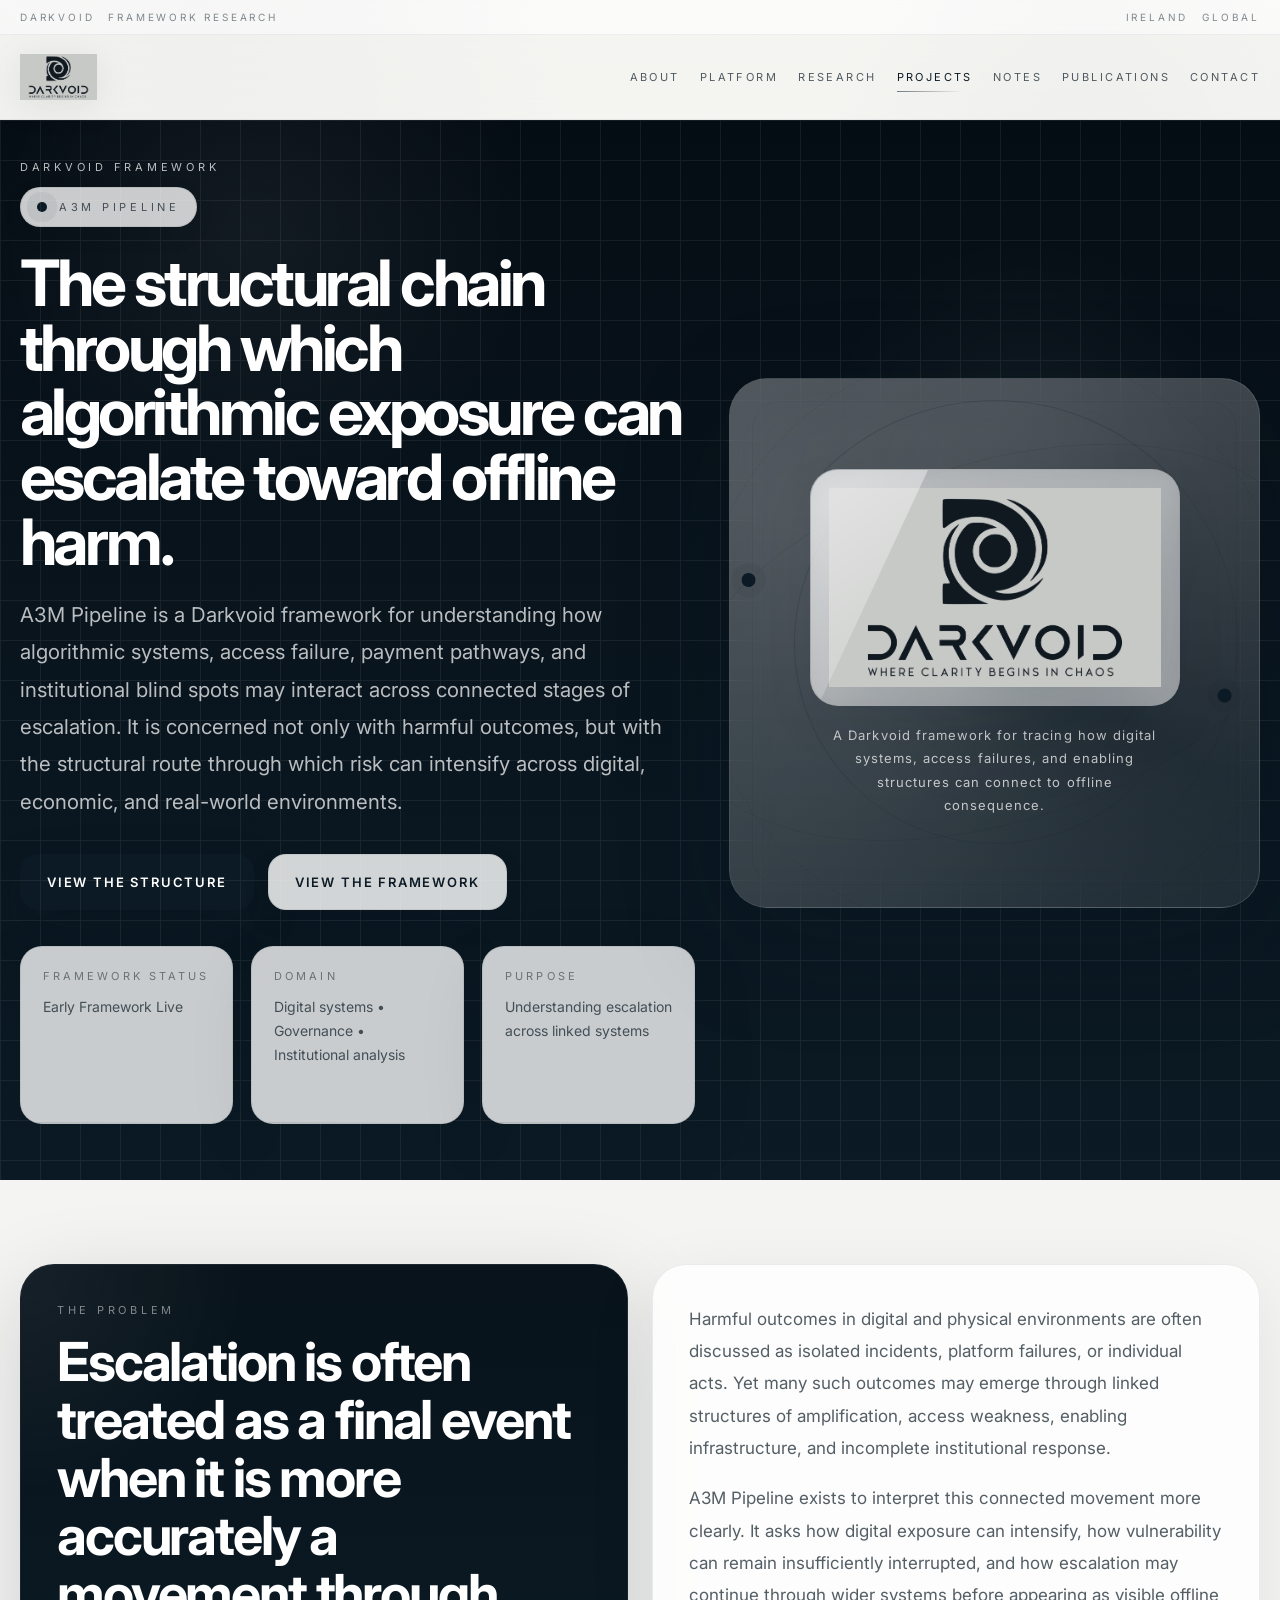
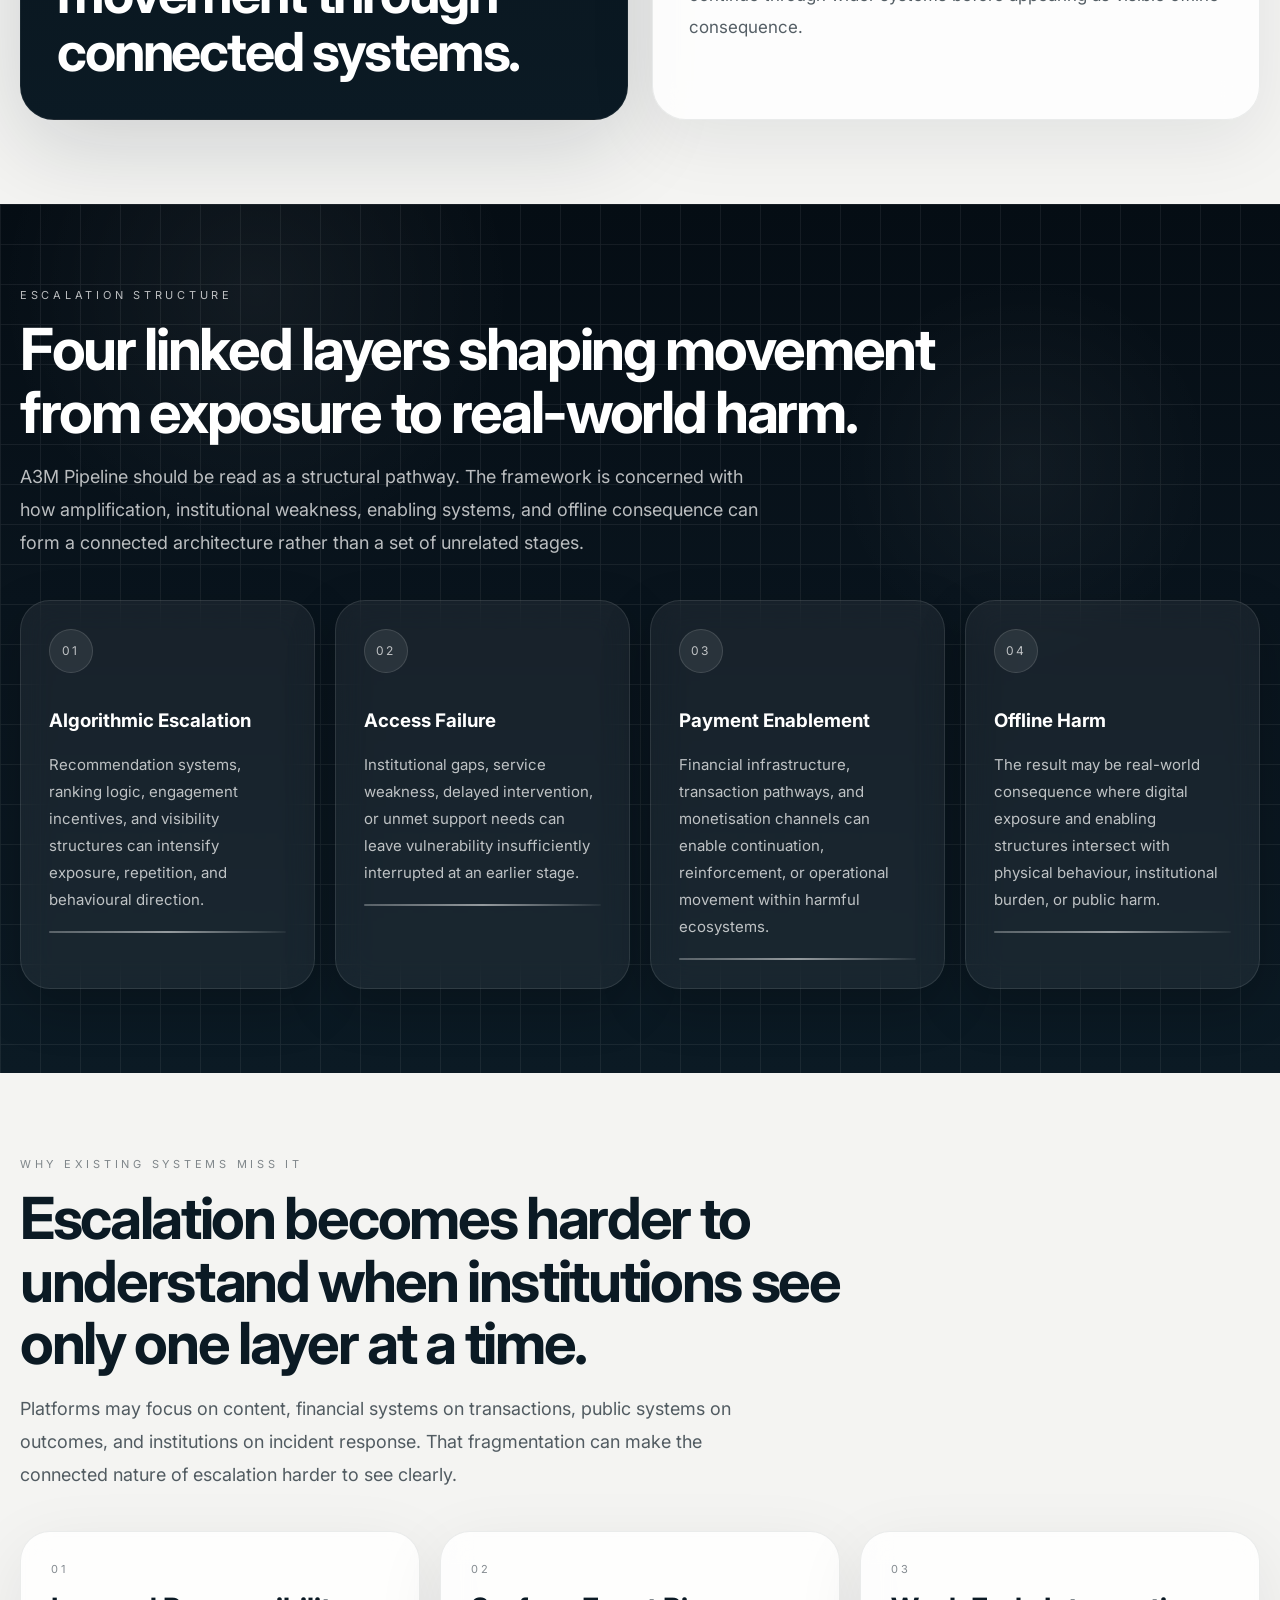
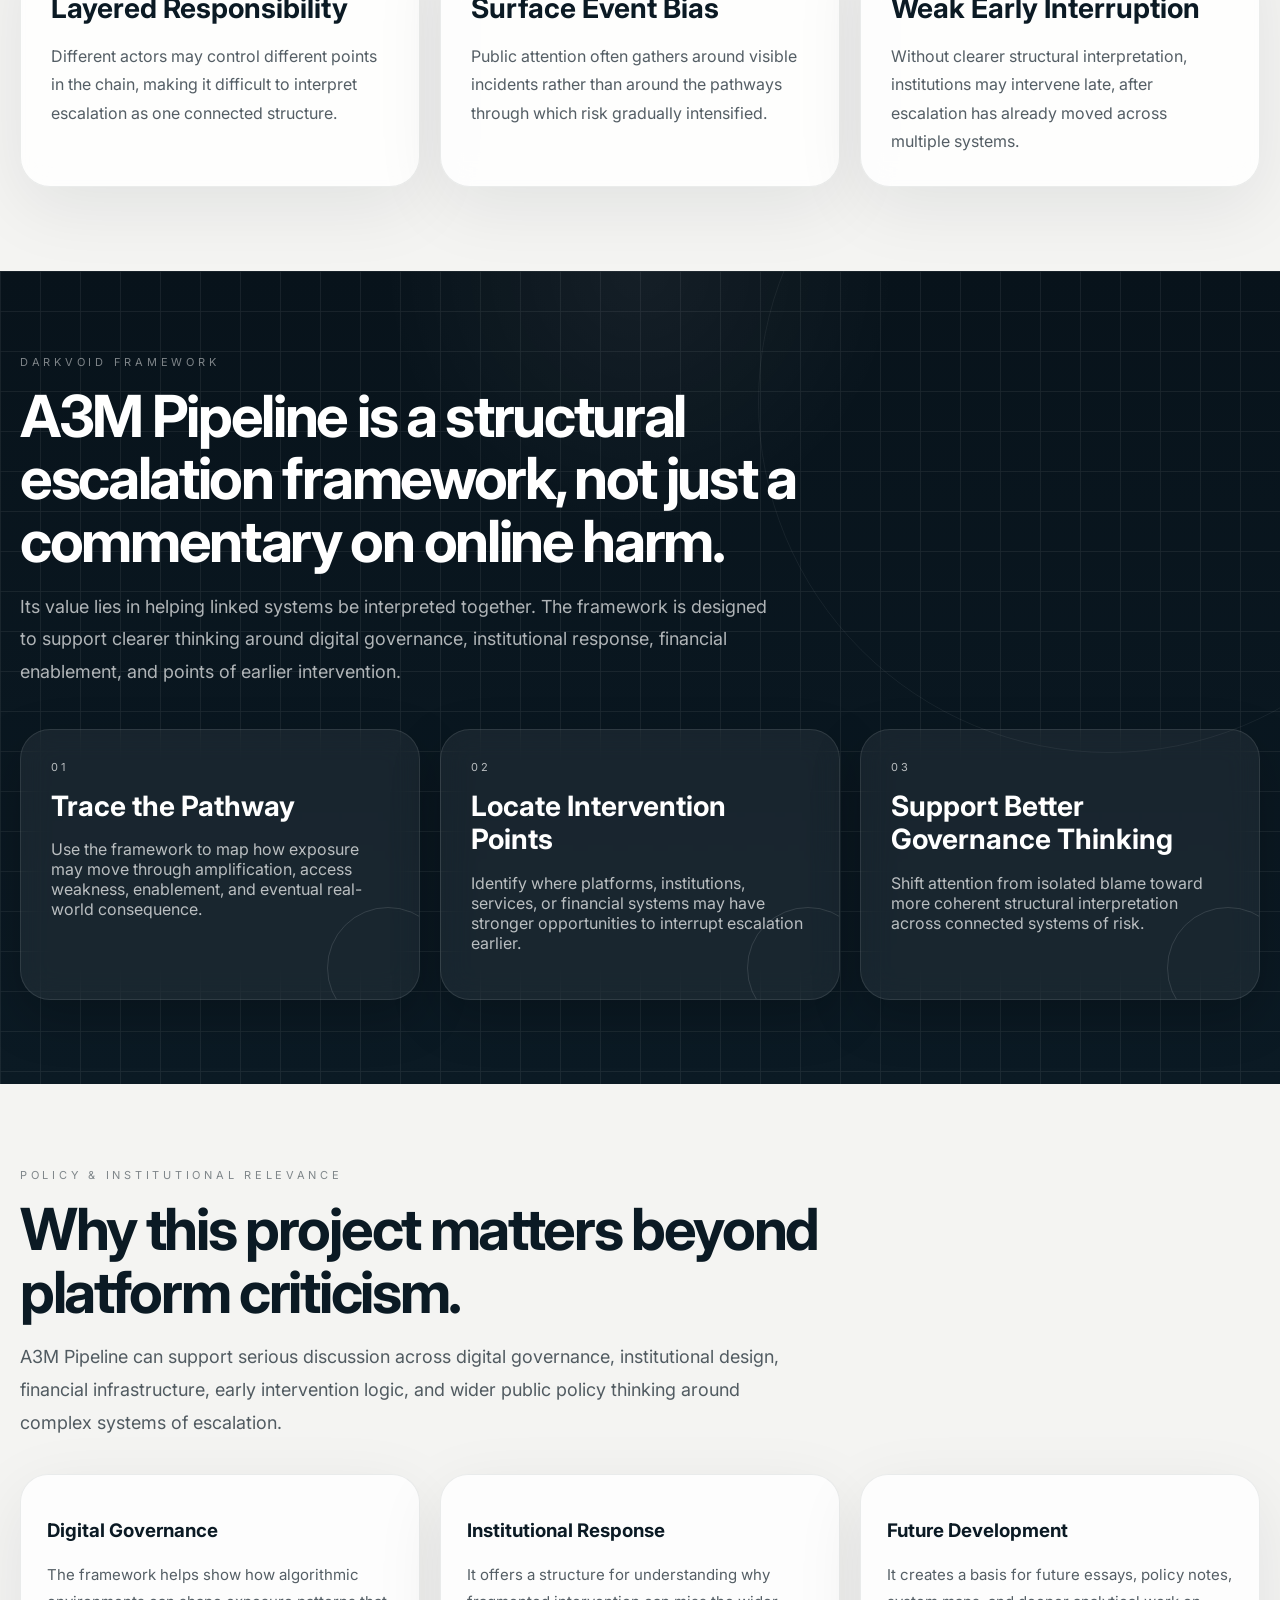
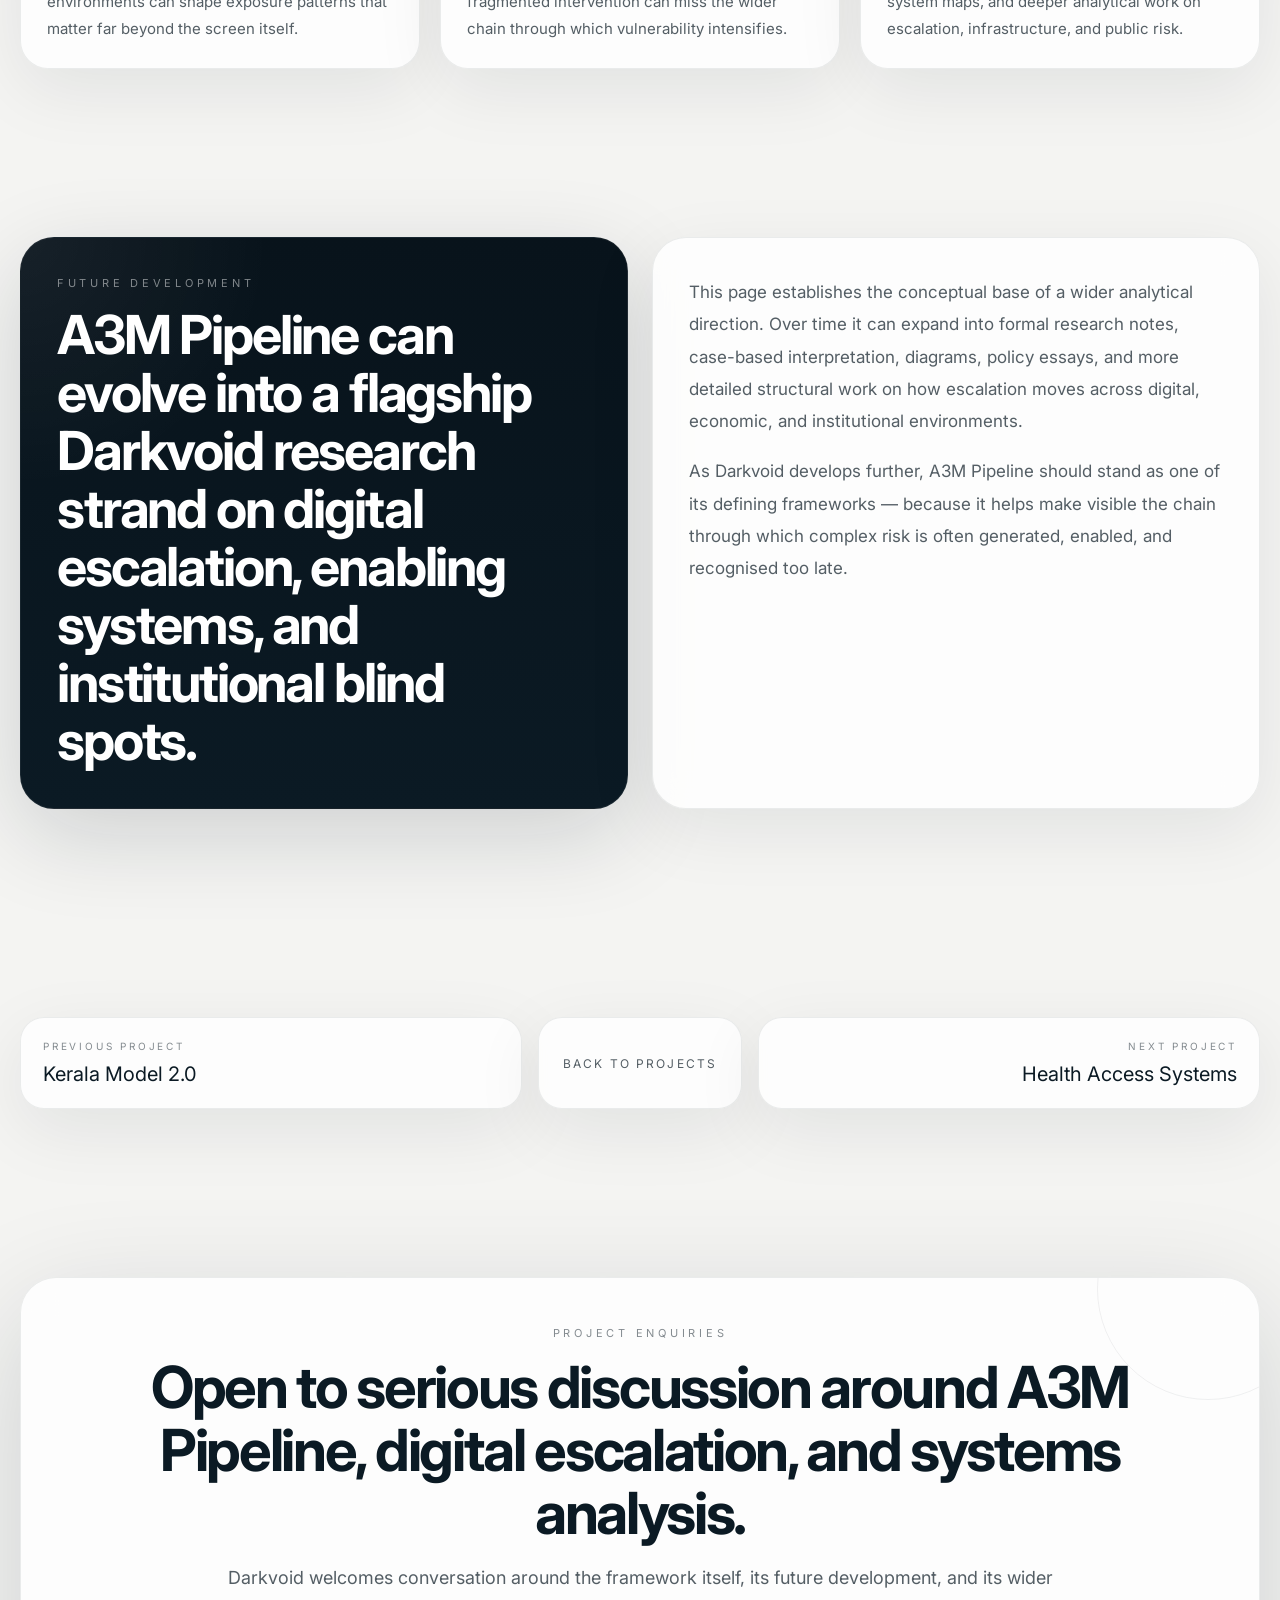
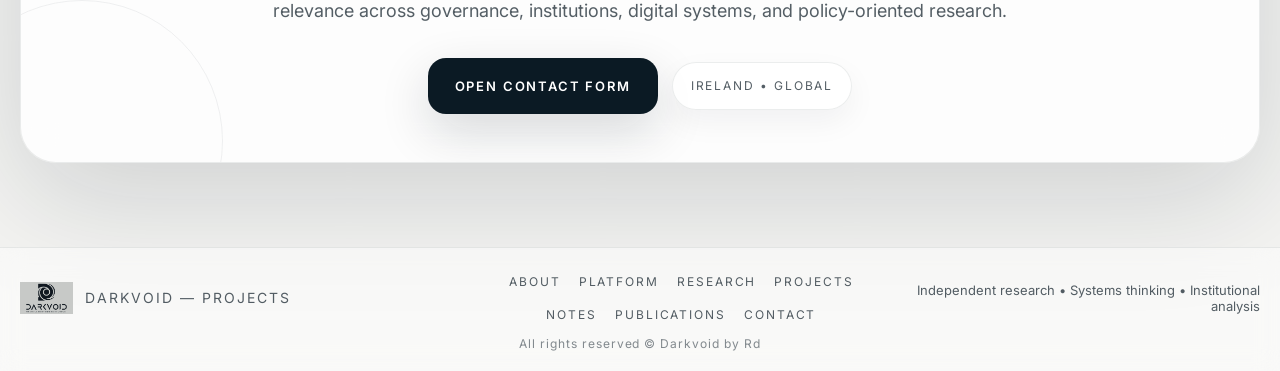
==== commit d4e1d7e1: "Update a3m-pipeline.html" ====
--- a/a3m-pipeline.html
+++ b/a3m-pipeline.html
@@ -1,405 +1,528 @@
 <!DOCTYPE html>
 <html lang="en">
 <head>
-<meta charset="UTF-8">
-<meta name="viewport" content="width=device-width, initial-scale=1.0">
-
-<title>A3M Pipeline | Darkvoid</title>
-
-<meta name="description" content="A3M Pipeline — A Darkvoid framework mapping escalation from algorithmic exposure to offline harm through linked institutional and economic stages.">
-
-<link rel="icon" type="image/png" href="favicon.png">
-
-<link rel="preconnect" href="https://fonts.googleapis.com">
-<link rel="preconnect" href="https://fonts.gstatic.com" crossorigin>
-
-<link href="https://fonts.googleapis.com/css2?family=Inter:wght@300;400;500;600;700;800&display=swap" rel="stylesheet">
-
-<link rel="stylesheet" href="style.css">
+  <meta charset="UTF-8" />
+  <meta name="viewport" content="width=device-width, initial-scale=1.0" />
+  <title>A3M Pipeline | Darkvoid</title>
+  <meta name="description" content="A3M Pipeline — a Darkvoid framework mapping escalation from algorithmic exposure to offline harm through linked institutional and economic stages." />
+
+  <meta property="og:title" content="A3M Pipeline | Darkvoid" />
+  <meta property="og:description" content="A Darkvoid framework mapping escalation from algorithmic exposure to offline harm through linked institutional and economic stages." />
+  <meta property="og:type" content="website" />
+  <meta property="og:url" content="https://darkvoid.ie/a3m-pipeline.html" />
+  <meta property="og:image" content="https://darkvoid.ie/logo.png" />
+
+  <meta name="twitter:card" content="summary_large_image" />
+  <meta name="twitter:title" content="A3M Pipeline | Darkvoid" />
+  <meta name="twitter:description" content="A Darkvoid framework mapping escalation from algorithmic exposure to offline harm through linked institutional and economic stages." />
+  <meta name="twitter:image" content="https://darkvoid.ie/logo.png" />
+
+  <link rel="icon" type="image/png" href="favicon.png">
+  <link rel="preconnect" href="https://fonts.googleapis.com">
+  <link rel="preconnect" href="https://fonts.gstatic.com" crossorigin>
+  <link href="https://fonts.googleapis.com/css2?family=Inter:wght@300;400;500;600;700;800&display=swap" rel="stylesheet">
+  <link rel="stylesheet" href="style.css">
+
+  <style>
+    .project-hero-dark .visual{
+      background:linear-gradient(180deg, rgba(255,255,255,.16), rgba(255,255,255,.08));
+      border-color:rgba(255,255,255,.18);
+    }
+
+    .project-dark{
+      position:relative;
+      color:#fff;
+      background:
+        radial-gradient(circle at 20% 10%, rgba(255,255,255,.05), transparent 20%),
+        radial-gradient(circle at 80% 30%, rgba(255,255,255,.04), transparent 16%),
+        linear-gradient(180deg, #050d14 0%, #09141d 46%, #0b1a24 100%);
+      overflow:hidden;
+    }
+
+    .project-dark::before{
+      content:"";
+      position:absolute;
+      inset:0;
+      opacity:.08;
+      background-image:
+        linear-gradient(rgba(255,255,255,.8) 1px, transparent 1px),
+        linear-gradient(90deg, rgba(255,255,255,.8) 1px, transparent 1px);
+      background-size:40px 40px;
+      pointer-events:none;
+    }
+
+    .project-dark .section-label,
+    .project-dark .section-head p,
+    .project-dark p{color:rgba(255,255,255,.72)}
+
+    .project-dark h1,
+    .project-dark h2,
+    .project-dark h3{color:#fff}
+
+    .a3m-grid{
+      margin-top:40px;
+      display:grid;
+      grid-template-columns:repeat(4,1fr);
+      gap:20px;
+    }
+
+    .a3m-stage{
+      position:relative;
+      overflow:hidden;
+      border-radius:30px;
+      padding:28px;
+      background:rgba(255,255,255,.06);
+      border:1px solid rgba(255,255,255,.10);
+      box-shadow:0 18px 50px rgba(0,0,0,.22);
+      backdrop-filter:blur(16px);
+      transition:transform .25s ease, background .25s ease;
+    }
+
+    .a3m-stage:hover{
+      transform:translateY(-4px);
+      background:rgba(255,255,255,.09);
+    }
+
+    .a3m-stage-number{
+      display:inline-flex;
+      width:44px;
+      height:44px;
+      align-items:center;
+      justify-content:center;
+      border-radius:999px;
+      background:rgba(255,255,255,.08);
+      border:1px solid rgba(255,255,255,.12);
+      font-size:12px;
+      letter-spacing:.18em;
+      color:rgba(255,255,255,.7);
+      margin-bottom:18px;
+    }
+
+    .a3m-stage p{
+      color:rgba(255,255,255,.72);
+      font-size:15px;
+      line-height:1.8;
+    }
+
+    .a3m-line{
+      position:relative;
+      margin-top:18px;
+      height:2px;
+      background:linear-gradient(90deg, rgba(255,255,255,.28), rgba(255,255,255,.05));
+      border-radius:999px;
+      overflow:hidden;
+    }
+
+    .a3m-line::after{
+      content:"";
+      position:absolute;
+      inset:0;
+      background:linear-gradient(90deg, transparent, rgba(255,255,255,.45), transparent);
+      animation:a3mFlow 6s linear infinite;
+    }
+
+    .a3m-notes{
+      margin-top:34px;
+      display:grid;
+      grid-template-columns:repeat(3,1fr);
+      gap:20px;
+    }
+
+    .a3m-note{
+      border-radius:28px;
+      padding:26px;
+      background:rgba(255,255,255,.82);
+      border:1px solid rgba(11,26,36,.08);
+      box-shadow:var(--shadow);
+    }
+
+    .a3m-note p{
+      margin:12px 0 0;
+      font-size:15px;
+      line-height:1.8;
+      color:var(--muted);
+    }
+
+    @keyframes a3mFlow{
+      0%{transform:translateX(-120%)}
+      100%{transform:translateX(120%)}
+    }
+
+    @media (max-width:1080px){
+      .a3m-grid,
+      .a3m-notes{grid-template-columns:1fr 1fr}
+    }
+
+    @media (max-width:760px){
+      .a3m-grid,
+      .a3m-notes{grid-template-columns:1fr}
+    }
+  </style>
 </head>
-
 <body>
-
-<div class="bg"></div>
-<div class="grid"></div>
-<div class="ambient"></div>
-
-<div class="signal-bar">
-<div class="container signal-inner">
-
-<div class="signal-left">
-<span>Darkvoid</span>
-<span>Framework Research</span>
-</div>
-
-<div class="signal-right">
-<span>Ireland</span>
-<span>Global</span>
-</div>
-
-</div>
-</div>
-
-
-<header class="nav">
-<div class="container nav-inner">
-
-<a href="index.html" class="brand">
-<img src="logo.png" alt="Darkvoid logo">
-</a>
-
-<nav class="nav-links">
-<a href="index.html#about">About</a>
-<a href="platform.html">Platform</a>
-<a href="research.html">Research</a>
-<a href="projects.html" class="active">Projects</a>
-<a href="notes.html">Notes</a>
-<a href="publications.html">Publications</a>
-<a href="contact.html#contact-form">Contact</a>
-</nav>
-
-</div>
-</header>
-
-
-<main>
-
-
-<section class="hero">
-
-<div class="container hero-grid">
-
-<div class="hero-content reveal">
-
-<p class="hero-kicker">Darkvoid Framework</p>
-
-<div class="eyebrow">
-<span class="dot"></span>
-<span>A3M Pipeline</span>
-</div>
-
-<h1>
-Mapping escalation from algorithmic exposure to offline harm.
-</h1>
-
-<p class="hero-text">
-The A3M Pipeline is a Darkvoid analytical framework that traces how algorithmic environments, access failure, financial enablement, and institutional blind spots can interact to escalate risk across digital and physical systems.
-</p>
-
-<div class="hero-stats">
-
-<div class="stat">
-<span class="label">Framework Status</span>
-<span class="value">In Development</span>
-</div>
-
-<div class="stat">
-<span class="label">Domain</span>
-<span class="value">Digital systems • Policy • Governance</span>
-</div>
-
-<div class="stat">
-<span class="label">Purpose</span>
-<span class="value">Understanding escalation across systems</span>
-</div>
-
-</div>
-
-</div>
-
-
-<div class="hero-visual reveal">
-
-<div class="visual">
-
-<div class="halo"></div>
-<div class="ring ring1"></div>
-<div class="ring ring2"></div>
-<div class="ring ring3"></div>
-
-<div class="logo-panel">
-
-<div class="logo-wrap">
-<img src="logo.png" class="hero-logo" alt="Darkvoid">
-</div>
-
-<p class="panel-text">
-Framework analysis connecting digital systems with institutional outcomes.
-</p>
-
-</div>
-
-</div>
-
-</div>
-
-</div>
-
-</section>
-
-
-
-<section class="section">
-
-<div class="container two-col">
-
-<div class="panel panel-dark reveal">
-
-<div class="section-label">Framework Concept</div>
-
-<h2>
-Understanding escalation as a system rather than isolated events.
-</h2>
-
-</div>
-
-
-<div class="panel panel-light reveal">
-
-<p>
-The A3M Pipeline examines how algorithmic ranking systems, economic incentives, access failure, and institutional response gaps may interact to create escalating pathways of harm.
-</p>
-
-<p>
-Rather than treating individual incidents as isolated outcomes, the framework explores how these layers form an interconnected chain of escalation across digital environments, financial infrastructure, and real-world behaviour.
-</p>
-
-</div>
-
-</div>
-
-</section>
-
-
-
-<section class="section dark-section">
-
-<div class="container">
-
-<div class="section-head reveal">
-
-<div class="section-label">Pipeline Structure</div>
-
-<h2>
-Four structural layers of escalation.
-</h2>
-
-<p>
-The A3M Pipeline maps escalation across four interconnected stages that influence how digital exposure can translate into offline impact.
-</p>
-
-</div>
-
-
-<div class="cards">
-
-<div class="glass-card reveal">
-<div class="card-number">01</div>
-<h3>Algorithmic Escalation</h3>
-<p>
-Recommendation systems, engagement ranking, and content amplification that can intensify exposure patterns.
-</p>
-</div>
-
-<div class="glass-card reveal">
-<div class="card-number">02</div>
-<h3>Access Failure</h3>
-<p>
-Institutional or service gaps that reduce early intervention or redirect vulnerability through alternative channels.
-</p>
-</div>
-
-<div class="glass-card reveal">
-<div class="card-number">03</div>
-<h3>Payment Enablement</h3>
-<p>
-Financial systems, payment infrastructure, and transaction pathways that enable certain forms of escalation.
-</p>
-</div>
-
-<div class="glass-card reveal">
-<div class="card-number">04</div>
-<h3>Offline Harm</h3>
-<p>
-The final stage where online dynamics intersect with real-world consequences.
-</p>
-</div>
-
-</div>
-
-</div>
-
-</section>
-
-
-
-<section class="section">
-
-<div class="container two-col">
-
-<div class="panel panel-dark reveal">
-
-<div class="section-label">Purpose</div>
-
-<h2>
-A framework designed to support clearer institutional understanding.
-</h2>
-
-</div>
-
-
-<div class="panel panel-light reveal">
-
-<p>
-The goal of the A3M Pipeline is not to assign blame to individual actors or platforms. Instead, it aims to provide a structured analytical lens through which policymakers, researchers, and institutions can better understand systemic escalation dynamics.
-</p>
-
-<p>
-By mapping how these layers interact, the framework encourages earlier intervention points and more coherent policy discussion around complex digital ecosystems.
-</p>
-
-</div>
-
-</div>
-
-</section>
-
-
-
-<section class="section">
-
-<div class="container">
-
-<div class="panel panel-light reveal">
-
-<div class="section-label">Development Status</div>
-
-<h2>
-Framework currently in development.
-</h2>
-
-<p>
-The A3M Pipeline is an early-stage analytical framework currently under development within Darkvoid Research. Further refinement, mapping, and analytical expansion will continue as the model evolves.
-</p>
-
-<div class="item-status">Framework In Development</div>
-
-</div>
-
-</div>
-
-</section>
-
-
-
-<!-- PROJECT NAV (PLACED BEFORE CONTACT) -->
-
-<section class="section" id="project-nav">
-
-<div class="container">
-
-<div class="project-nav reveal">
-
-<a href="kerala-model-2.html" class="project-nav-link">
-
-<span class="project-nav-label">Previous Project</span>
-<span class="project-nav-title">Kerala Model 2.0</span>
-
-</a>
-
-
-<a href="projects.html" class="project-nav-center">
-Back to Projects
-</a>
-
-
-<a href="health-access.html" class="project-nav-link align-right">
-
-<span class="project-nav-label">Next Project</span>
-<span class="project-nav-title">Health Access Systems</span>
-
-</a>
-
-</div>
-
-</div>
-
-</section>
-
-
-
-<section class="section" id="contact-strip">
-
-<div class="container">
-
-<div class="contact-panel reveal">
-
-<div class="section-label">Project Enquiries</div>
-
-<h2>
-Open to discussion around research, systems analysis, and policy frameworks.
-</h2>
-
-<p>
-Darkvoid welcomes conversations with researchers, institutions, and individuals interested in analytical frameworks, systems thinking, and policy-oriented work.
-</p>
-
-<div class="contact-actions">
-
-<a href="contact.html#contact-form" class="btn btn-dark">
-Open Contact Form
-</a>
-
-<div class="pill">
-Ireland • Global
-</div>
-
-</div>
-
-</div>
-
-</div>
-
-</section>
-
-
-</main>
-
-
-
-<footer class="footer">
-
-<div class="container footer-inner footer-grid">
-
-<div class="footer-brand">
-<img src="logo.png" alt="Darkvoid">
-<span>DARKVOID — Projects</span>
-</div>
-
-<nav class="footer-links">
-<a href="index.html#about">About</a>
-<a href="platform.html">Platform</a>
-<a href="research.html">Research</a>
-<a href="projects.html">Projects</a>
-<a href="notes.html">Notes</a>
-<a href="publications.html">Publications</a>
-<a href="contact.html#contact-form">Contact</a>
-</nav>
-
-<div class="footer-meta">
-Independent research • Systems thinking • Institutional analysis
-</div>
-
-</div>
-
-<div class="container footer-rights">
-All rights reserved © Darkvoid by Rd
-</div>
-
-</footer>
-
-
-<script src="script.js"></script>
-
+  <div class="bg"></div>
+  <div class="grid"></div>
+  <div class="ambient"></div>
+
+  <div class="signal-bar">
+    <div class="container signal-inner">
+      <div class="signal-left">
+        <span>Darkvoid</span>
+        <span>Framework Research</span>
+      </div>
+      <div class="signal-right">
+        <span>Ireland</span>
+        <span>Global</span>
+      </div>
+    </div>
+  </div>
+
+  <header class="nav">
+    <div class="container nav-inner">
+      <a href="index.html" class="brand">
+        <img src="logo.png" alt="Darkvoid logo">
+      </a>
+
+      <nav class="nav-links">
+        <a href="index.html#about">About</a>
+        <a href="platform.html">Platform</a>
+        <a href="research.html">Research</a>
+        <a href="projects.html" class="active">Projects</a>
+        <a href="notes.html">Notes</a>
+        <a href="publications.html">Publications</a>
+        <a href="contact.html#contact-form">Contact</a>
+      </nav>
+    </div>
+  </header>
+
+  <main>
+    <section class="hero project-dark project-hero-dark" id="home">
+      <div class="container hero-grid">
+        <div class="hero-content reveal">
+          <p class="hero-kicker">Darkvoid Framework</p>
+
+          <div class="eyebrow">
+            <span class="dot"></span>
+            <span>A3M Pipeline</span>
+          </div>
+
+          <h1>
+            The structural chain through which algorithmic exposure can escalate toward offline harm.
+          </h1>
+
+          <p class="hero-text">
+            A3M Pipeline is a Darkvoid framework for understanding how algorithmic systems, access failure, payment pathways, and institutional blind spots may interact across connected stages of escalation. It is concerned not only with harmful outcomes, but with the structural route through which risk can intensify across digital, economic, and real-world environments.
+          </p>
+
+          <div class="hero-actions">
+            <a href="#pipeline-chain" class="btn btn-dark">View the Structure</a>
+            <a href="#framework" class="btn btn-light">View the Framework</a>
+          </div>
+
+          <div class="hero-stats">
+            <div class="stat">
+              <span class="label">Framework Status</span>
+              <span class="value">Early Framework Live</span>
+            </div>
+            <div class="stat">
+              <span class="label">Domain</span>
+              <span class="value">Digital systems • Governance • Institutional analysis</span>
+            </div>
+            <div class="stat">
+              <span class="label">Purpose</span>
+              <span class="value">Understanding escalation across linked systems</span>
+            </div>
+          </div>
+        </div>
+
+        <div class="hero-visual reveal">
+          <div class="visual">
+            <div class="halo"></div>
+            <div class="ring ring1"></div>
+            <div class="ring ring2"></div>
+            <div class="ring ring3"></div>
+            <div class="ring-soft"></div>
+            <div class="orbit-line"></div>
+
+            <div class="logo-panel">
+              <div class="logo-wrap">
+                <img src="logo.png" class="hero-logo" alt="A3M Pipeline">
+              </div>
+              <p class="panel-text">
+                A Darkvoid framework for tracing how digital systems, access failures, and enabling structures can connect to offline consequence.
+              </p>
+            </div>
+          </div>
+        </div>
+      </div>
+    </section>
+
+    <section class="section" id="problem">
+      <div class="container two-col">
+        <div class="panel panel-dark reveal">
+          <div class="section-label">The Problem</div>
+          <h2>
+            Escalation is often treated as a final event when it is more accurately a movement through connected systems.
+          </h2>
+        </div>
+
+        <div class="panel panel-light reveal">
+          <p>
+            Harmful outcomes in digital and physical environments are often discussed as isolated incidents, platform failures, or individual acts. Yet many such outcomes may emerge through linked structures of amplification, access weakness, enabling infrastructure, and incomplete institutional response.
+          </p>
+          <p>
+            A3M Pipeline exists to interpret this connected movement more clearly. It asks how digital exposure can intensify, how vulnerability can remain insufficiently interrupted, and how escalation may continue through wider systems before appearing as visible offline consequence.
+          </p>
+        </div>
+      </div>
+    </section>
+
+    <section class="section project-dark" id="pipeline-chain">
+      <div class="container">
+        <div class="section-head reveal">
+          <div class="section-label">Escalation Structure</div>
+          <h2>Four linked layers shaping movement from exposure to real-world harm.</h2>
+          <p>
+            A3M Pipeline should be read as a structural pathway. The framework is concerned with how amplification, institutional weakness, enabling systems, and offline consequence can form a connected architecture rather than a set of unrelated stages.
+          </p>
+        </div>
+
+        <div class="a3m-grid">
+          <div class="a3m-stage reveal">
+            <div class="a3m-stage-number">01</div>
+            <h3>Algorithmic Escalation</h3>
+            <p>
+              Recommendation systems, ranking logic, engagement incentives, and visibility structures can intensify exposure, repetition, and behavioural direction.
+            </p>
+            <div class="a3m-line"></div>
+          </div>
+
+          <div class="a3m-stage reveal">
+            <div class="a3m-stage-number">02</div>
+            <h3>Access Failure</h3>
+            <p>
+              Institutional gaps, service weakness, delayed intervention, or unmet support needs can leave vulnerability insufficiently interrupted at an earlier stage.
+            </p>
+            <div class="a3m-line"></div>
+          </div>
+
+          <div class="a3m-stage reveal">
+            <div class="a3m-stage-number">03</div>
+            <h3>Payment Enablement</h3>
+            <p>
+              Financial infrastructure, transaction pathways, and monetisation channels can enable continuation, reinforcement, or operational movement within harmful ecosystems.
+            </p>
+            <div class="a3m-line"></div>
+          </div>
+
+          <div class="a3m-stage reveal">
+            <div class="a3m-stage-number">04</div>
+            <h3>Offline Harm</h3>
+            <p>
+              The result may be real-world consequence where digital exposure and enabling structures intersect with physical behaviour, institutional burden, or public harm.
+            </p>
+            <div class="a3m-line"></div>
+          </div>
+        </div>
+      </div>
+    </section>
+
+    <section class="section" id="why-missed">
+      <div class="container">
+        <div class="section-head reveal">
+          <div class="section-label">Why Existing Systems Miss It</div>
+          <h2>Escalation becomes harder to understand when institutions see only one layer at a time.</h2>
+          <p>
+            Platforms may focus on content, financial systems on transactions, public systems on outcomes, and institutions on incident response. That fragmentation can make the connected nature of escalation harder to see clearly.
+          </p>
+        </div>
+
+        <div class="cards">
+          <div class="card reveal">
+            <div class="card-number">01</div>
+            <h3>Layered Responsibility</h3>
+            <p>
+              Different actors may control different points in the chain, making it difficult to interpret escalation as one connected structure.
+            </p>
+          </div>
+
+          <div class="card reveal">
+            <div class="card-number">02</div>
+            <h3>Surface Event Bias</h3>
+            <p>
+              Public attention often gathers around visible incidents rather than around the pathways through which risk gradually intensified.
+            </p>
+          </div>
+
+          <div class="card reveal">
+            <div class="card-number">03</div>
+            <h3>Weak Early Interruption</h3>
+            <p>
+              Without clearer structural interpretation, institutions may intervene late, after escalation has already moved across multiple systems.
+            </p>
+          </div>
+        </div>
+      </div>
+    </section>
+
+    <section class="section dark-section" id="framework">
+      <div class="container">
+        <div class="section-head reveal">
+          <div class="section-label">Darkvoid Framework</div>
+          <h2>A3M Pipeline is a structural escalation framework, not just a commentary on online harm.</h2>
+          <p>
+            Its value lies in helping linked systems be interpreted together. The framework is designed to support clearer thinking around digital governance, institutional response, financial enablement, and points of earlier intervention.
+          </p>
+        </div>
+
+        <div class="cards">
+          <div class="glass-card reveal">
+            <div class="card-number">01</div>
+            <h3>Trace the Pathway</h3>
+            <p>
+              Use the framework to map how exposure may move through amplification, access weakness, enablement, and eventual real-world consequence.
+            </p>
+          </div>
+
+          <div class="glass-card reveal">
+            <div class="card-number">02</div>
+            <h3>Locate Intervention Points</h3>
+            <p>
+              Identify where platforms, institutions, services, or financial systems may have stronger opportunities to interrupt escalation earlier.
+            </p>
+          </div>
+
+          <div class="glass-card reveal">
+            <div class="card-number">03</div>
+            <h3>Support Better Governance Thinking</h3>
+            <p>
+              Shift attention from isolated blame toward more coherent structural interpretation across connected systems of risk.
+            </p>
+          </div>
+        </div>
+      </div>
+    </section>
+
+    <section class="section" id="policy-relevance">
+      <div class="container">
+        <div class="section-head reveal">
+          <div class="section-label">Policy & Institutional Relevance</div>
+          <h2>Why this project matters beyond platform criticism.</h2>
+          <p>
+            A3M Pipeline can support serious discussion across digital governance, institutional design, financial infrastructure, early intervention logic, and wider public policy thinking around complex systems of escalation.
+          </p>
+        </div>
+
+        <div class="a3m-notes">
+          <div class="a3m-note reveal">
+            <h3>Digital Governance</h3>
+            <p>
+              The framework helps show how algorithmic environments can shape exposure patterns that matter far beyond the screen itself.
+            </p>
+          </div>
+
+          <div class="a3m-note reveal">
+            <h3>Institutional Response</h3>
+            <p>
+              It offers a structure for understanding why fragmented intervention can miss the wider chain through which vulnerability intensifies.
+            </p>
+          </div>
+
+          <div class="a3m-note reveal">
+            <h3>Future Development</h3>
+            <p>
+              It creates a basis for future essays, policy notes, system maps, and deeper analytical work on escalation, infrastructure, and public risk.
+            </p>
+          </div>
+        </div>
+      </div>
+    </section>
+
+    <section class="section" id="future-development">
+      <div class="container two-col">
+        <div class="panel panel-dark reveal">
+          <div class="section-label">Future Development</div>
+          <h2>
+            A3M Pipeline can evolve into a flagship Darkvoid research strand on digital escalation, enabling systems, and institutional blind spots.
+          </h2>
+        </div>
+
+        <div class="panel panel-light reveal">
+          <p>
+            This page establishes the conceptual base of a wider analytical direction. Over time it can expand into formal research notes, case-based interpretation, diagrams, policy essays, and more detailed structural work on how escalation moves across digital, economic, and institutional environments.
+          </p>
+          <p>
+            As Darkvoid develops further, A3M Pipeline should stand as one of its defining frameworks — because it helps make visible the chain through which complex risk is often generated, enabled, and recognised too late.
+          </p>
+        </div>
+      </div>
+    </section>
+
+    <section class="section" id="project-nav">
+      <div class="container">
+        <div class="project-nav reveal">
+          <a href="kerala-model-2.html" class="project-nav-link">
+            <span class="project-nav-label">Previous Project</span>
+            <span class="project-nav-title">Kerala Model 2.0</span>
+          </a>
+
+          <a href="projects.html" class="project-nav-center">
+            Back to Projects
+          </a>
+
+          <a href="health-access.html" class="project-nav-link align-right">
+            <span class="project-nav-label">Next Project</span>
+            <span class="project-nav-title">Health Access Systems</span>
+          </a>
+        </div>
+      </div>
+    </section>
+
+    <section class="section" id="contact-strip">
+      <div class="container">
+        <div class="contact-panel reveal">
+          <div class="section-label">Project Enquiries</div>
+          <h2>Open to serious discussion around A3M Pipeline, digital escalation, and systems analysis.</h2>
+          <p>
+            Darkvoid welcomes conversation around the framework itself, its future development, and its wider relevance across governance, institutions, digital systems, and policy-oriented research.
+          </p>
+
+          <div class="contact-actions">
+            <a href="contact.html#contact-form" class="btn btn-dark">Open Contact Form</a>
+            <div class="pill">Ireland • Global</div>
+          </div>
+        </div>
+      </div>
+    </section>
+  </main>
+
+  <footer class="footer">
+    <div class="container footer-inner footer-grid">
+      <div class="footer-brand">
+        <img src="logo.png" alt="Darkvoid mark">
+        <span>DARKVOID — Projects</span>
+      </div>
+
+      <nav class="footer-links">
+        <a href="index.html#about">About</a>
+        <a href="platform.html">Platform</a>
+        <a href="research.html">Research</a>
+        <a href="projects.html">Projects</a>
+        <a href="notes.html">Notes</a>
+        <a href="publications.html">Publications</a>
+        <a href="contact.html#contact-form">Contact</a>
+      </nav>
+
+      <div class="footer-meta">
+        Independent research • Systems thinking • Institutional analysis
+      </div>
+    </div>
+
+    <div class="container footer-rights">
+      All rights reserved © Darkvoid by Rd
+    </div>
+  </footer>
+
+  <script src="script.js"></script>
 </body>
 </html>
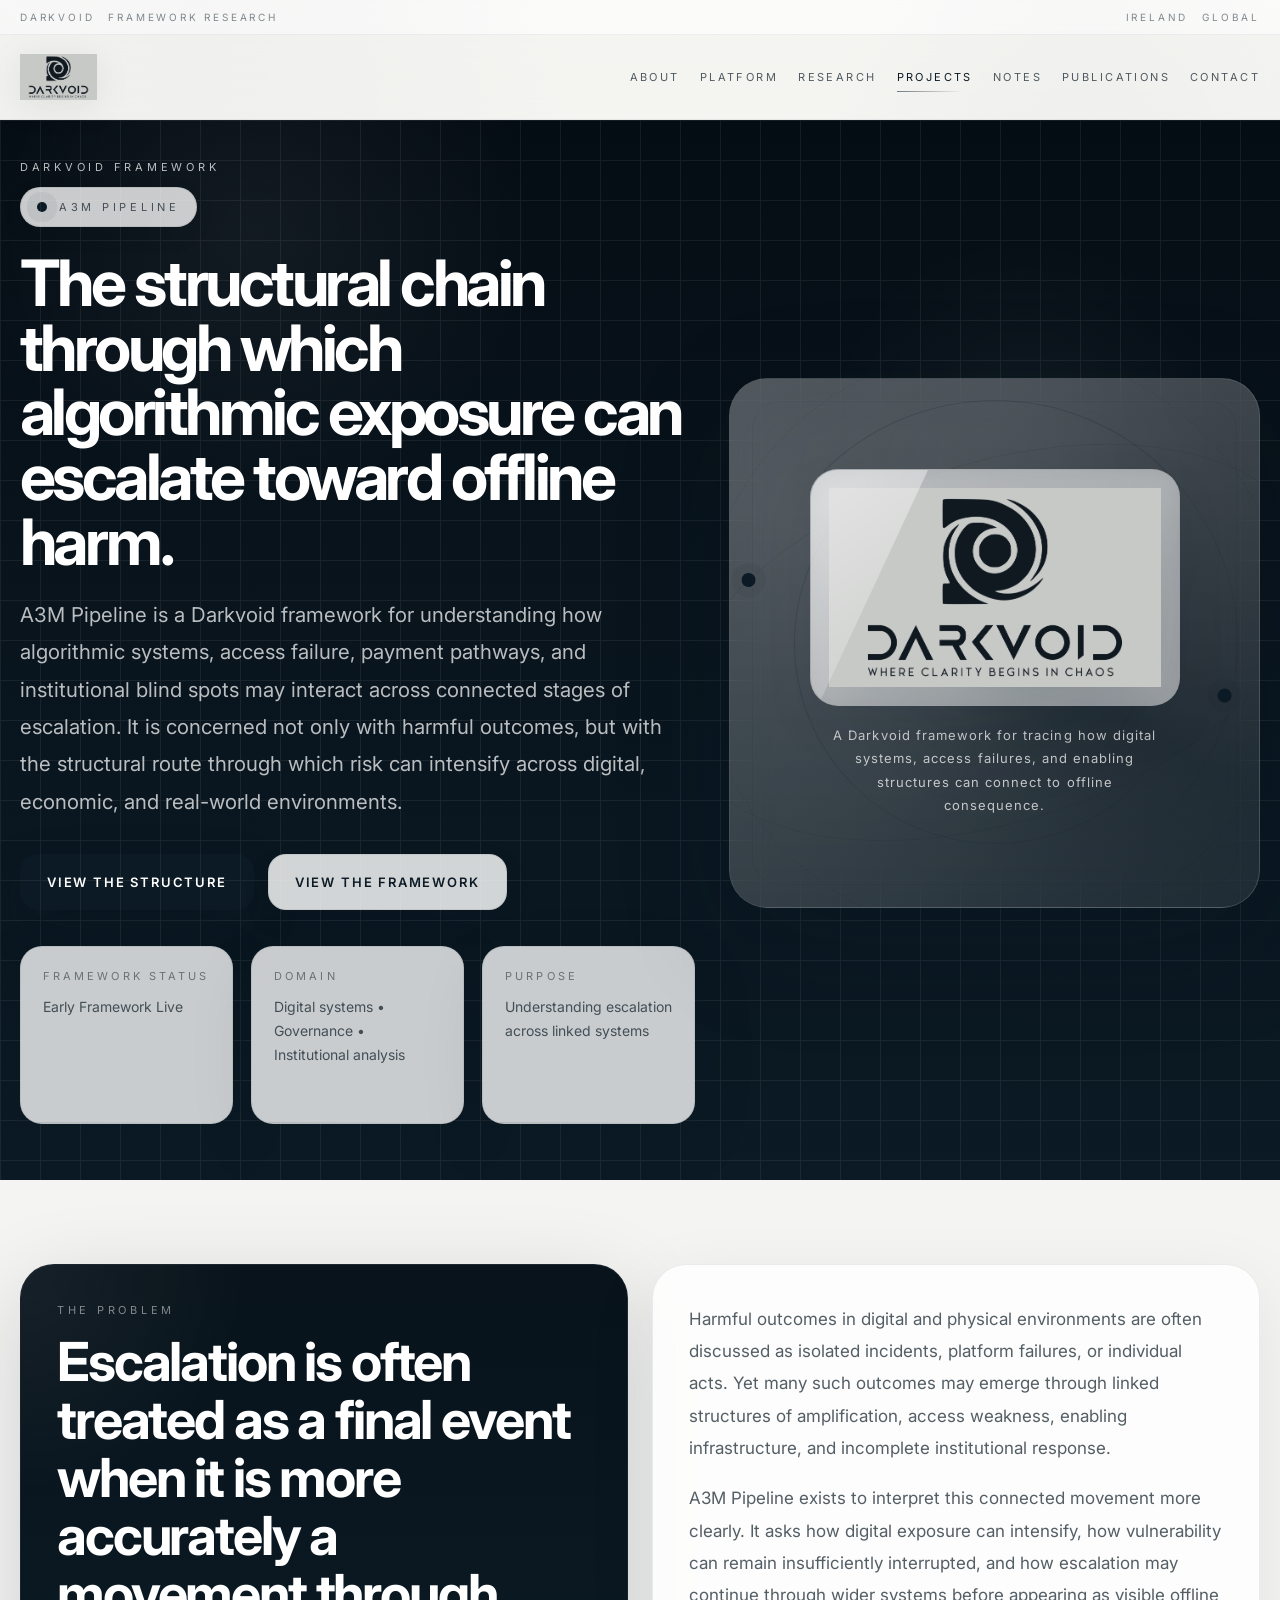
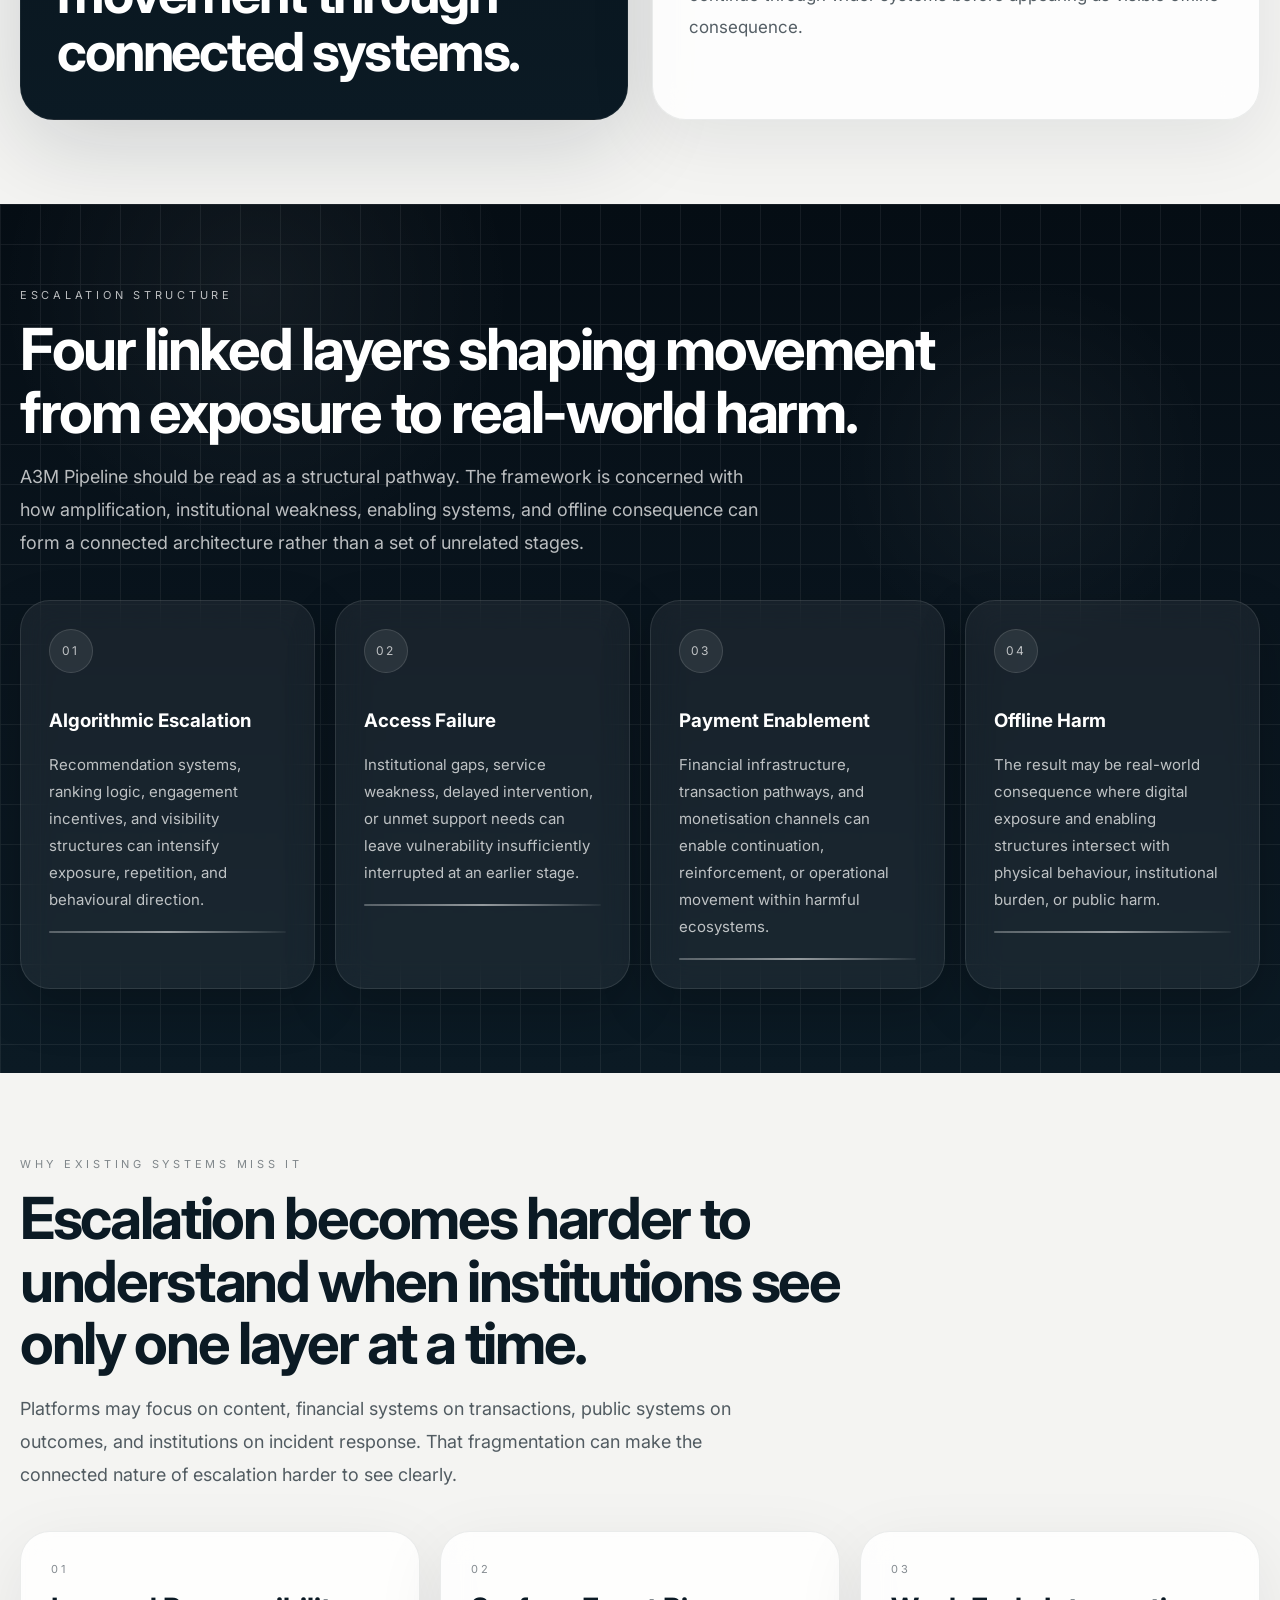
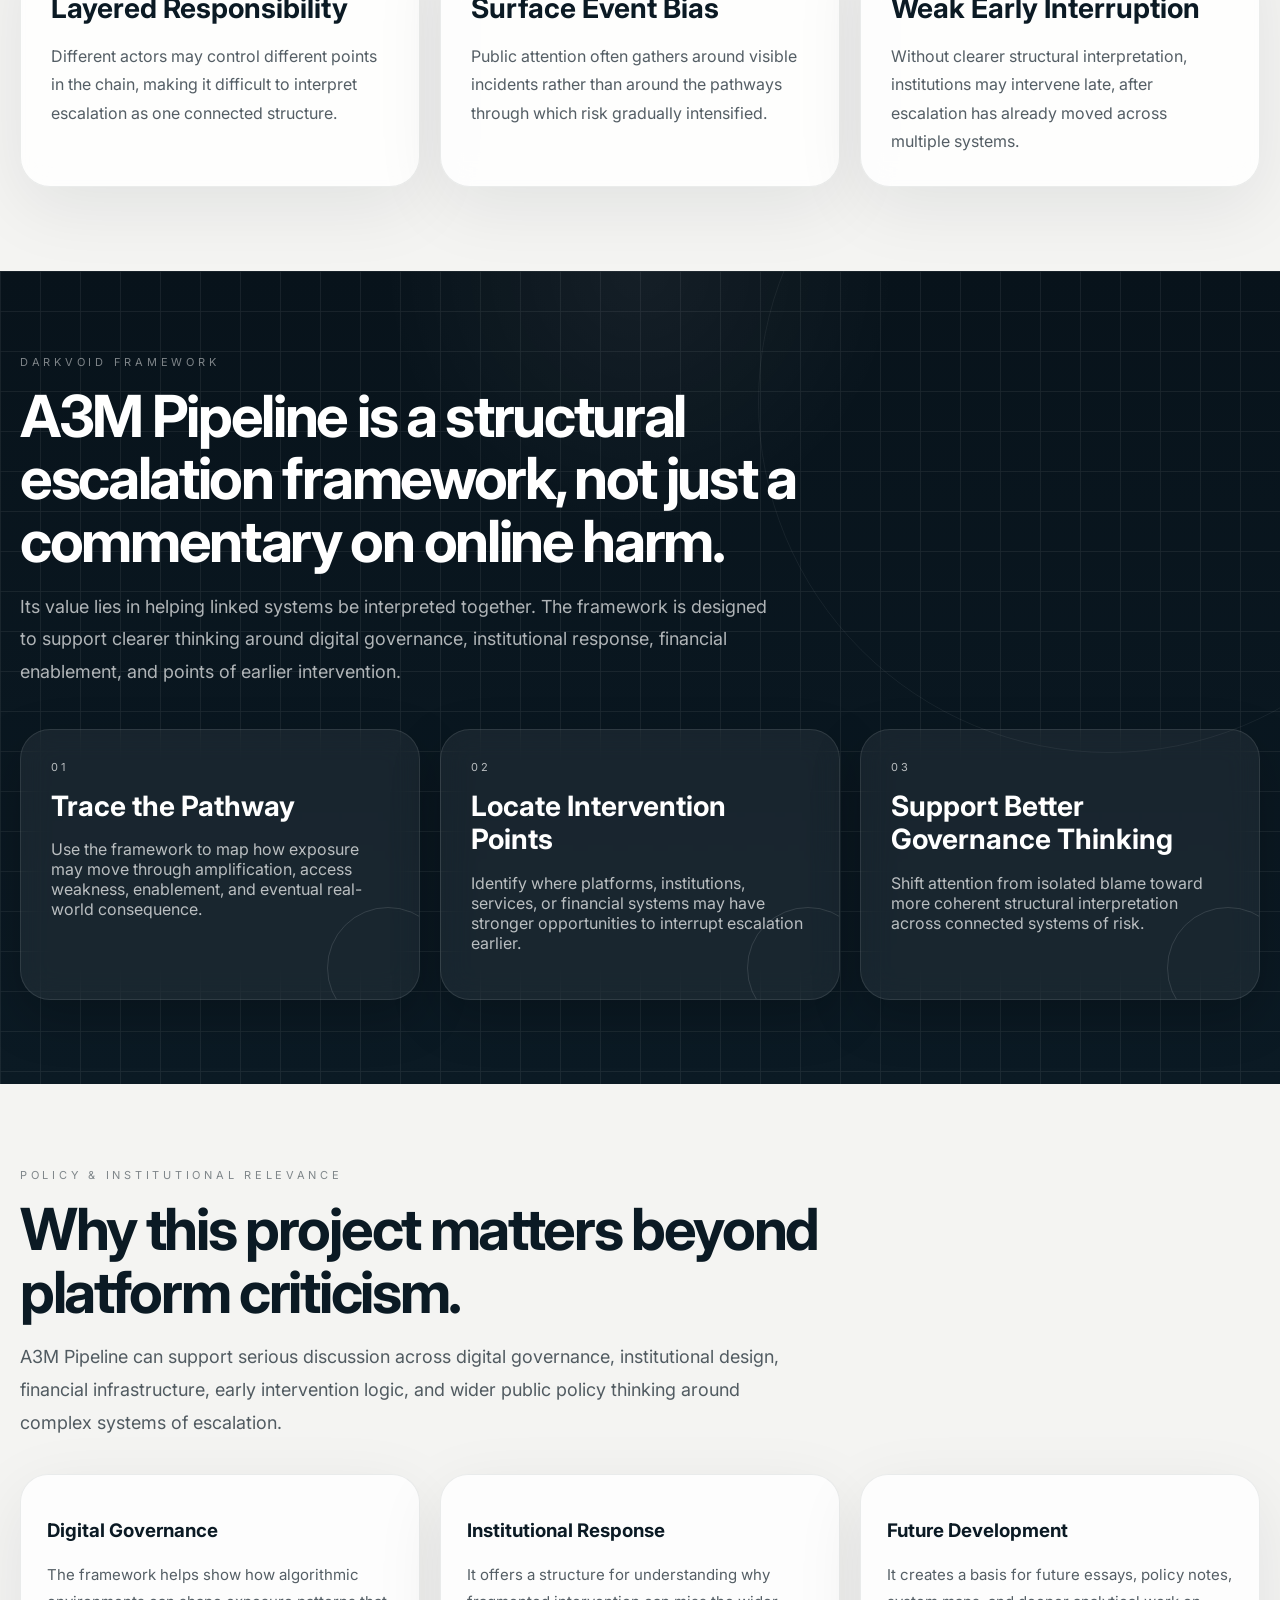
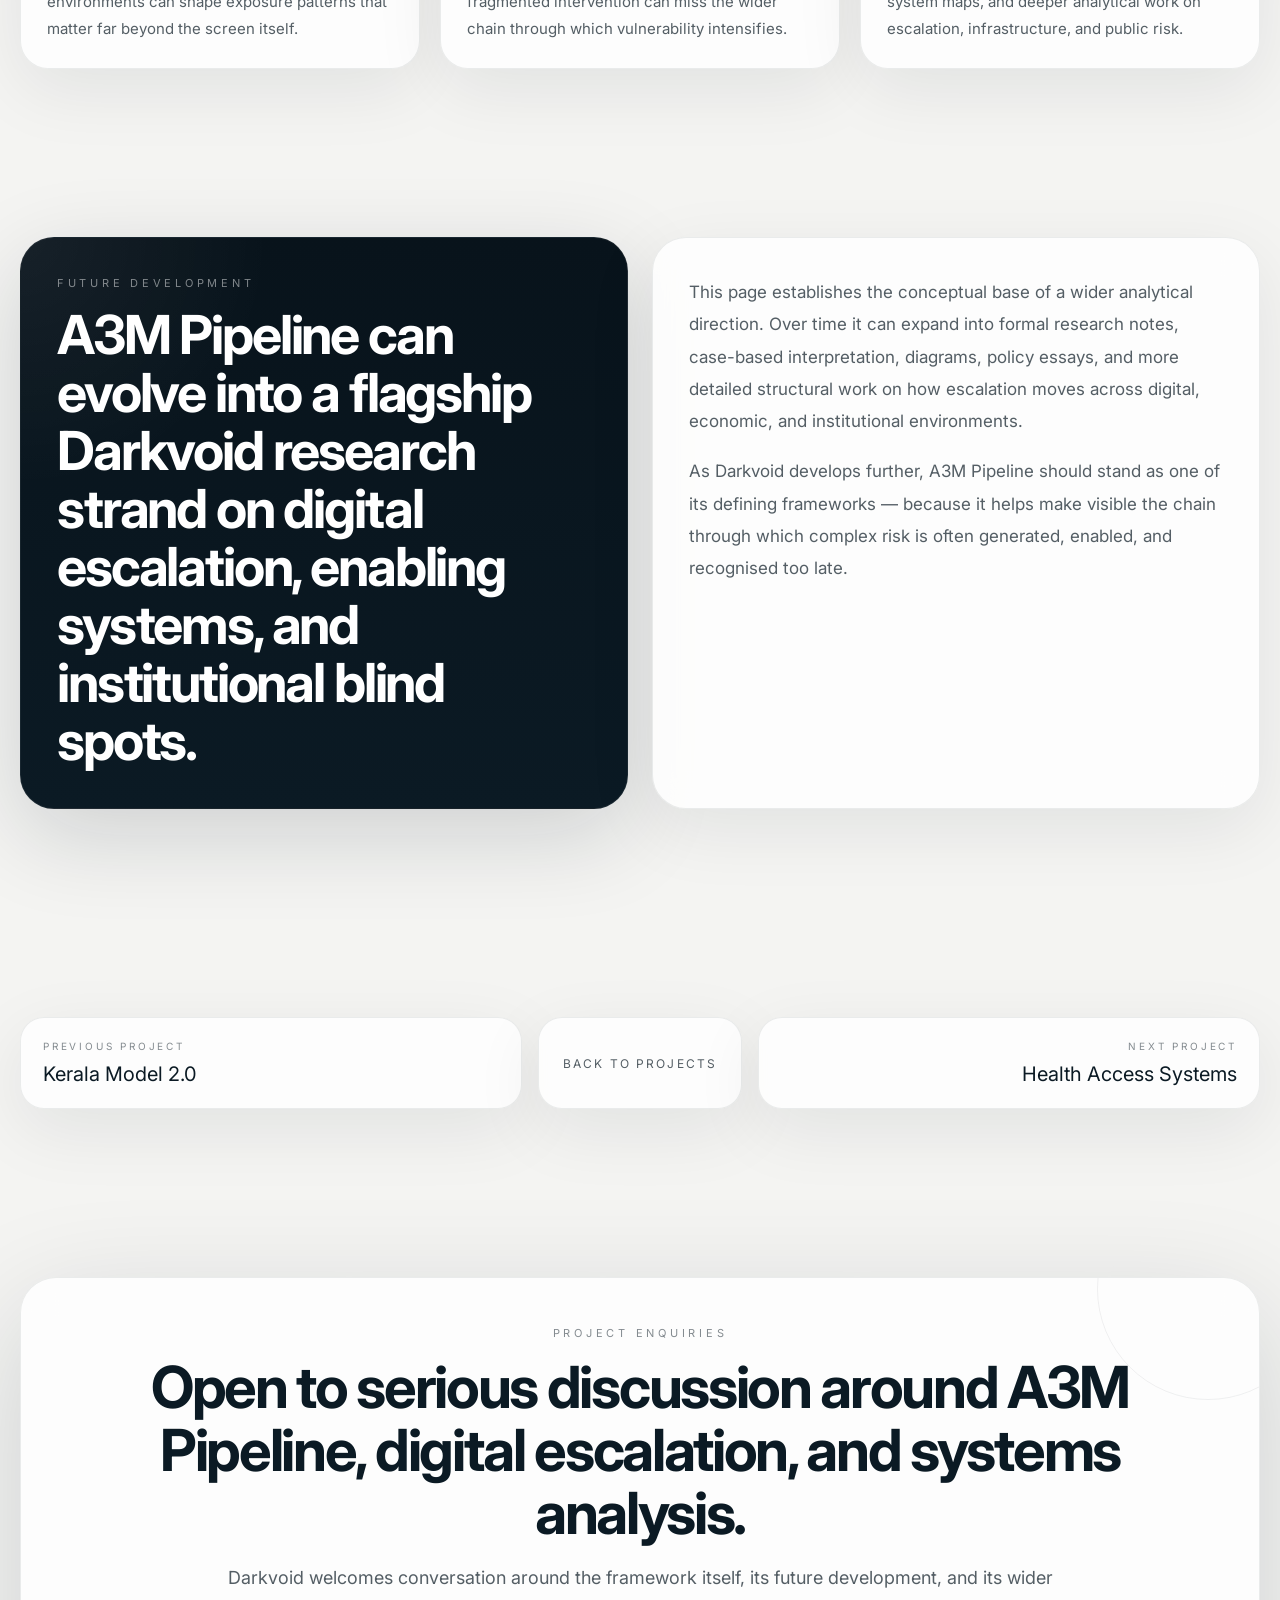
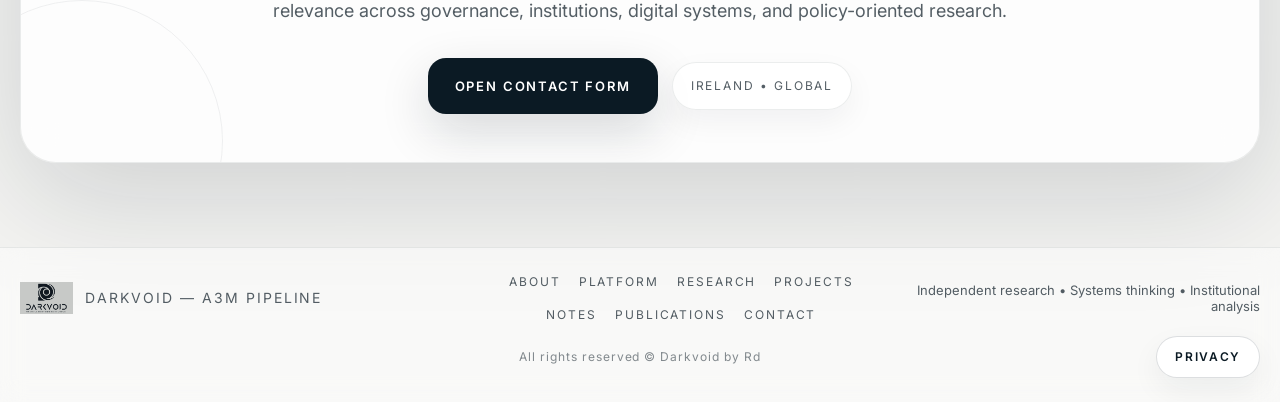
==== commit 72b1440f: "Update a3m-pipeline.html" ====
--- a/a3m-pipeline.html
+++ b/a3m-pipeline.html
@@ -17,7 +17,13 @@
   <meta name="twitter:description" content="A Darkvoid framework mapping escalation from algorithmic exposure to offline harm through linked institutional and economic stages." />
   <meta name="twitter:image" content="https://darkvoid.ie/logo.png" />
 
-  <link rel="icon" type="image/png" href="favicon.png">
+  <link rel="icon" type="image/png" href="/favicon-96x96.png" sizes="96x96" />
+  <link rel="icon" type="image/svg+xml" href="/favicon.svg" />
+  <link rel="shortcut icon" href="/favicon.ico" />
+  <link rel="apple-touch-icon" sizes="180x180" href="/apple-touch-icon.png" />
+  <meta name="apple-mobile-web-app-title" content="DarkVoid" />
+  <link rel="manifest" href="/site.webmanifest" />
+
   <link rel="preconnect" href="https://fonts.googleapis.com">
   <link rel="preconnect" href="https://fonts.gstatic.com" crossorigin>
   <link href="https://fonts.googleapis.com/css2?family=Inter:wght@300;400;500;600;700;800&display=swap" rel="stylesheet">
@@ -143,6 +149,49 @@
       color:var(--muted);
     }
 
+    .footer-bottom-elite{
+      padding:0 0 24px;
+      display:grid;
+      grid-template-columns:1fr auto 1fr;
+      align-items:center;
+      gap:16px;
+    }
+
+    .footer-bottom-center{
+      justify-self:center;
+      font-size:12px;
+      letter-spacing:.08em;
+      color:var(--muted2);
+      text-align:center;
+    }
+
+    .footer-bottom-right{
+      justify-self:end;
+    }
+
+    .privacy-link{
+      display:inline-flex;
+      align-items:center;
+      justify-content:center;
+      min-height:42px;
+      padding:0 18px;
+      border-radius:999px;
+      border:1px solid rgba(11,26,36,.14);
+      background:rgba(255,255,255,.90);
+      color:var(--text);
+      font-size:12px;
+      font-weight:600;
+      letter-spacing:.14em;
+      text-transform:uppercase;
+      box-shadow:0 12px 30px rgba(11,26,36,.06);
+      transition:.22s ease;
+    }
+
+    .privacy-link:hover{
+      transform:translateY(-2px);
+      box-shadow:0 16px 36px rgba(11,26,36,.10);
+    }
+
     @keyframes a3mFlow{
       0%{transform:translateX(-120%)}
       100%{transform:translateX(120%)}
@@ -151,6 +200,17 @@
     @media (max-width:1080px){
       .a3m-grid,
       .a3m-notes{grid-template-columns:1fr 1fr}
+    }
+
+    @media (max-width:900px){
+      .footer-bottom-elite{
+        grid-template-columns:1fr;
+      }
+
+      .footer-bottom-center,
+      .footer-bottom-right{
+        justify-self:center;
+      }
     }
 
     @media (max-width:760px){
@@ -500,7 +560,7 @@
     <div class="container footer-inner footer-grid">
       <div class="footer-brand">
         <img src="logo.png" alt="Darkvoid mark">
-        <span>DARKVOID — Projects</span>
+        <span>DARKVOID — A3M Pipeline</span>
       </div>
 
       <nav class="footer-links">
@@ -518,8 +578,12 @@
       </div>
     </div>
 
-    <div class="container footer-rights">
-      All rights reserved © Darkvoid by Rd
+    <div class="container footer-bottom-elite">
+      <div></div>
+      <div class="footer-bottom-center">All rights reserved © Darkvoid by Rd</div>
+      <div class="footer-bottom-right">
+        <a href="privacy.html" class="privacy-link">Privacy</a>
+      </div>
     </div>
   </footer>
 
--- a/style.css
+++ b/style.css
@@ -745,6 +745,23 @@
 
 .card-link-light:hover{
   border-bottom-color:rgba(255,255,255,.35);
+}
+
+.text-link{
+  display:inline-flex;
+  align-items:center;
+  margin-top:18px;
+  font-size:13px;
+  font-weight:600;
+  letter-spacing:.14em;
+  text-transform:uppercase;
+  color:var(--text);
+  border-bottom:1px solid transparent;
+  transition:.2s ease;
+}
+
+.text-link:hover{
+  border-bottom-color:rgba(11,26,36,.35);
 }
 
 .item-status{
@@ -1298,73 +1315,4 @@
   .hero-stats,
   .form-grid{grid-template-columns:1fr}
   .cards{grid-template-columns:1fr}
-  .project-nav{grid-template-columns:1fr}
-  .project-nav-link.align-right{text-align:left}
-  .project-nav-center{min-height:72px}
-}
-
-@media (max-width:760px){
-  .nav{
-    top:34px;
-  }
-
-  .nav-links{display:none}
-  .container{width:min(100% - 28px, 1240px)}
-  .section{padding:68px 0}
-  .contact-form-panel,
-  .contact-panel,
-  .panel,
-  .card,
-  .glass-card{padding:24px}
-  h1{font-size:clamp(42px,13vw,58px);letter-spacing:-.05em}
-  .visual{width:min(100%,440px)}
-  .stat{min-height:auto}
-  .hero-grid{min-height:auto}
-  .hero{padding:32px 0 48px}
-
-  .signal-inner{
-    min-height:auto;
-    padding:8px 0;
-    flex-direction:column;
-    align-items:flex-start;
-  }
-
-  .signal-left,
-  .signal-right{
-    gap:10px;
-  }
-
-  .footer-links{
-    justify-content:flex-start;
-    gap:14px;
-  }
-
-  .logo-panel-home{
-    width:min(88%, 360px);
-    min-height:auto;
-    padding:24px 18px 18px;
-  }
-
-  .logo-wrap-home{
-    min-height:170px;
-  }
-
-  .panel-meta{
-    font-size:10px;
-    letter-spacing:.22em;
-  }
-
-  .logo-panel-home .panel-text{
-    font-size:13px;
-    line-height:1.75;
-    max-width:30ch;
-  }
-
-  .pill{
-    width:100%;
-  }
-
-  .project-nav-title{
-    font-size:18px;
-  }
-}
+}
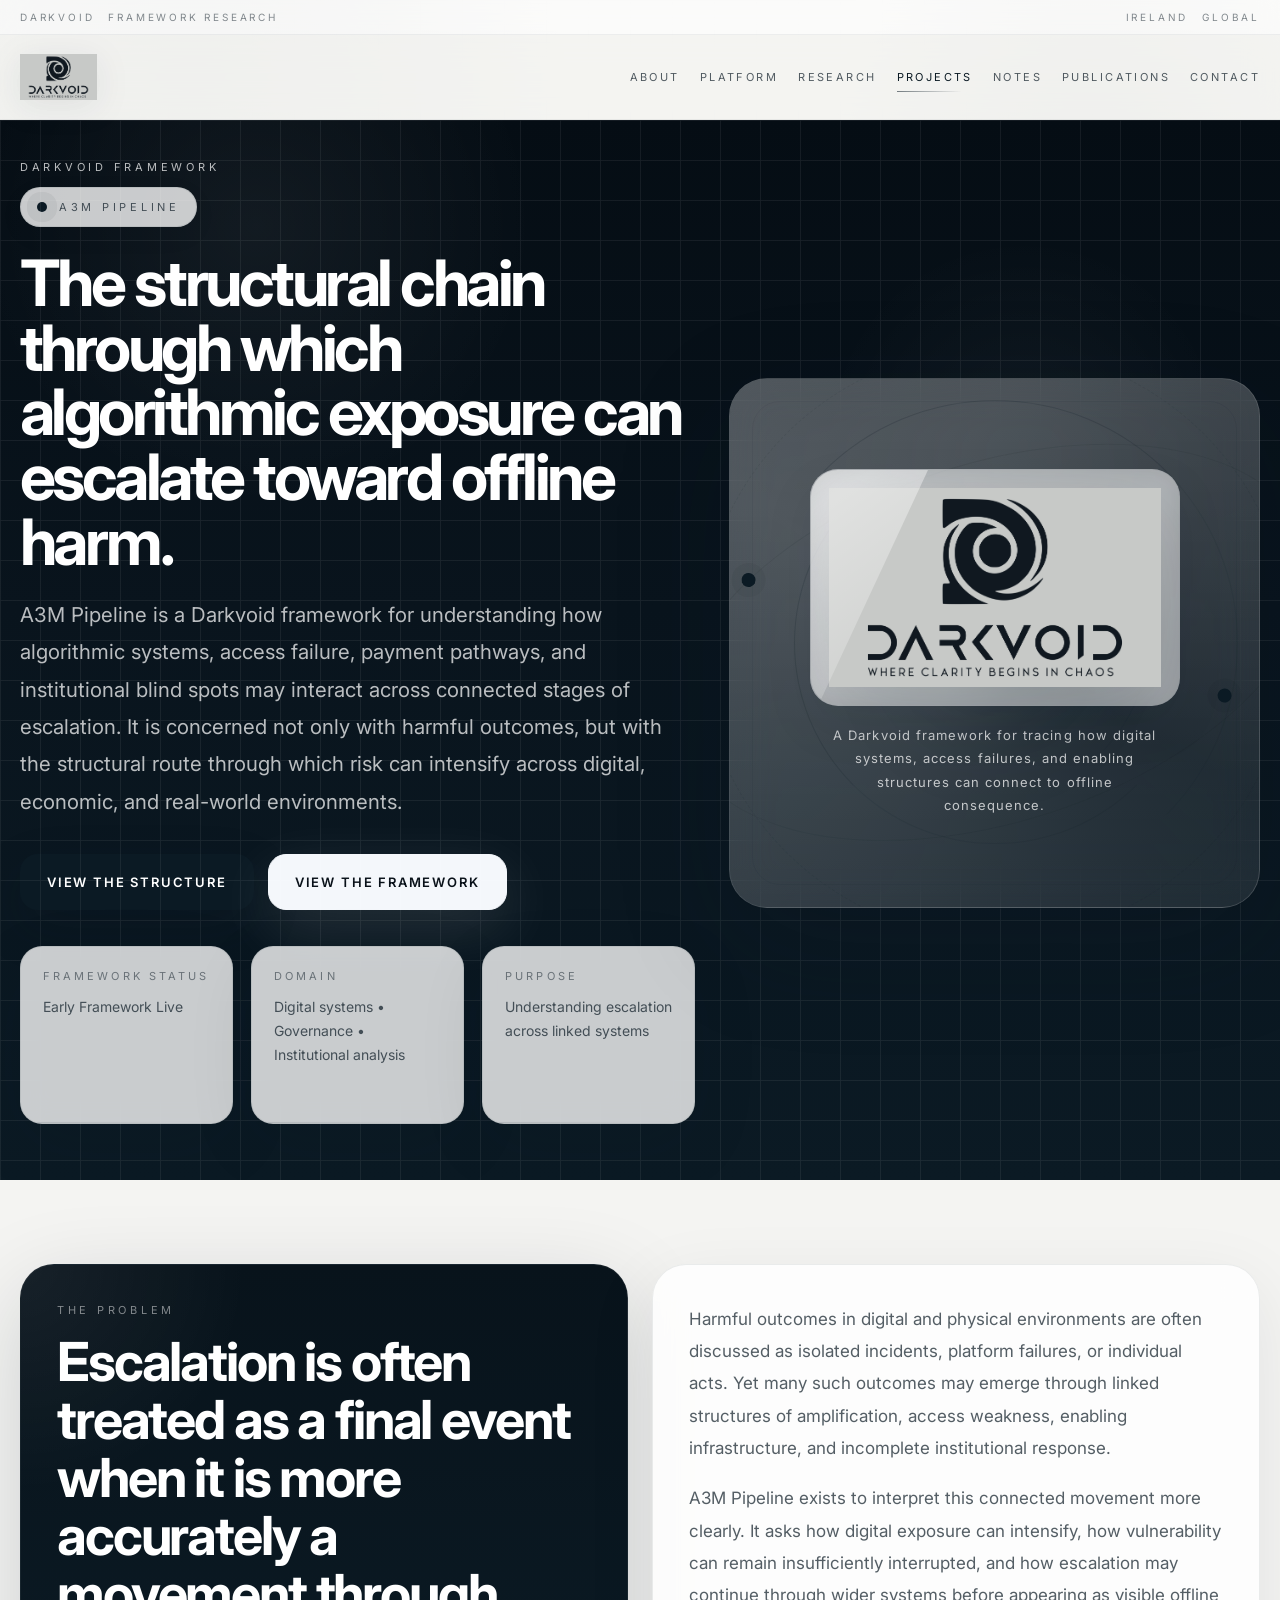
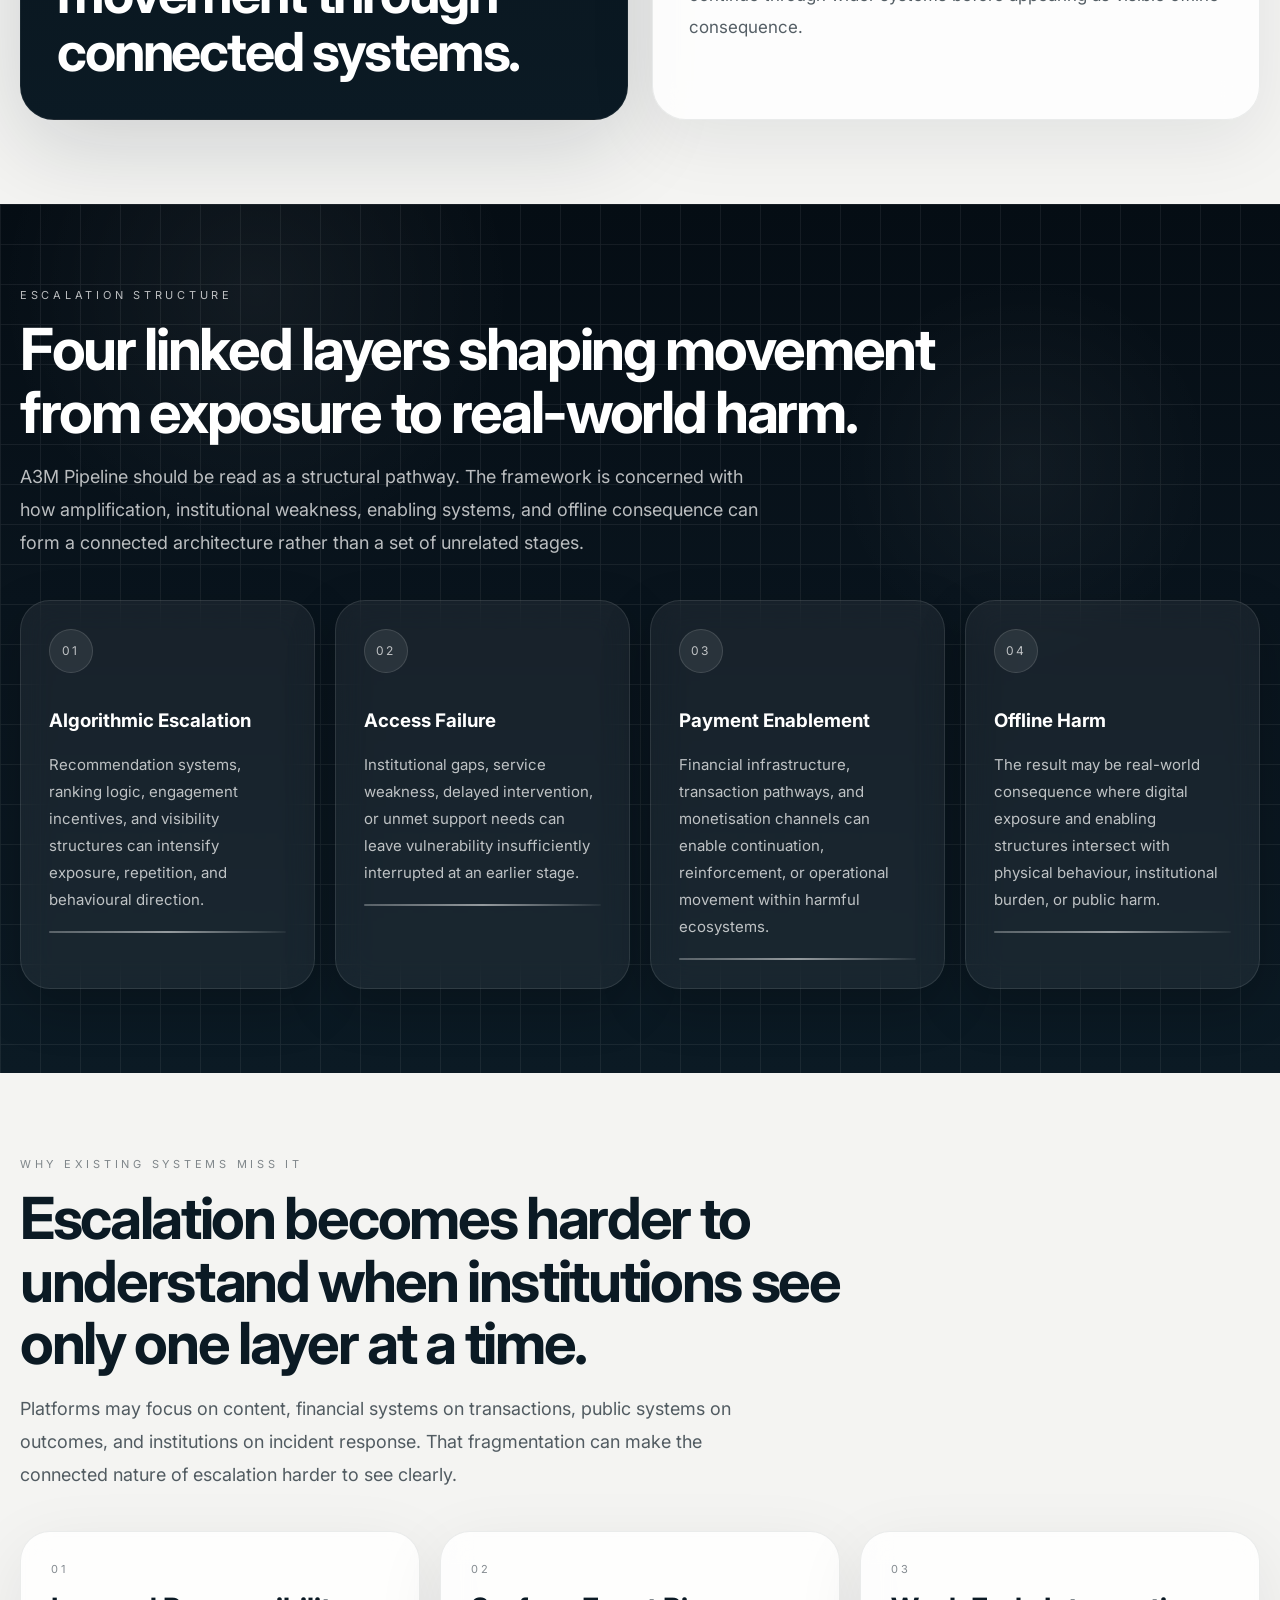
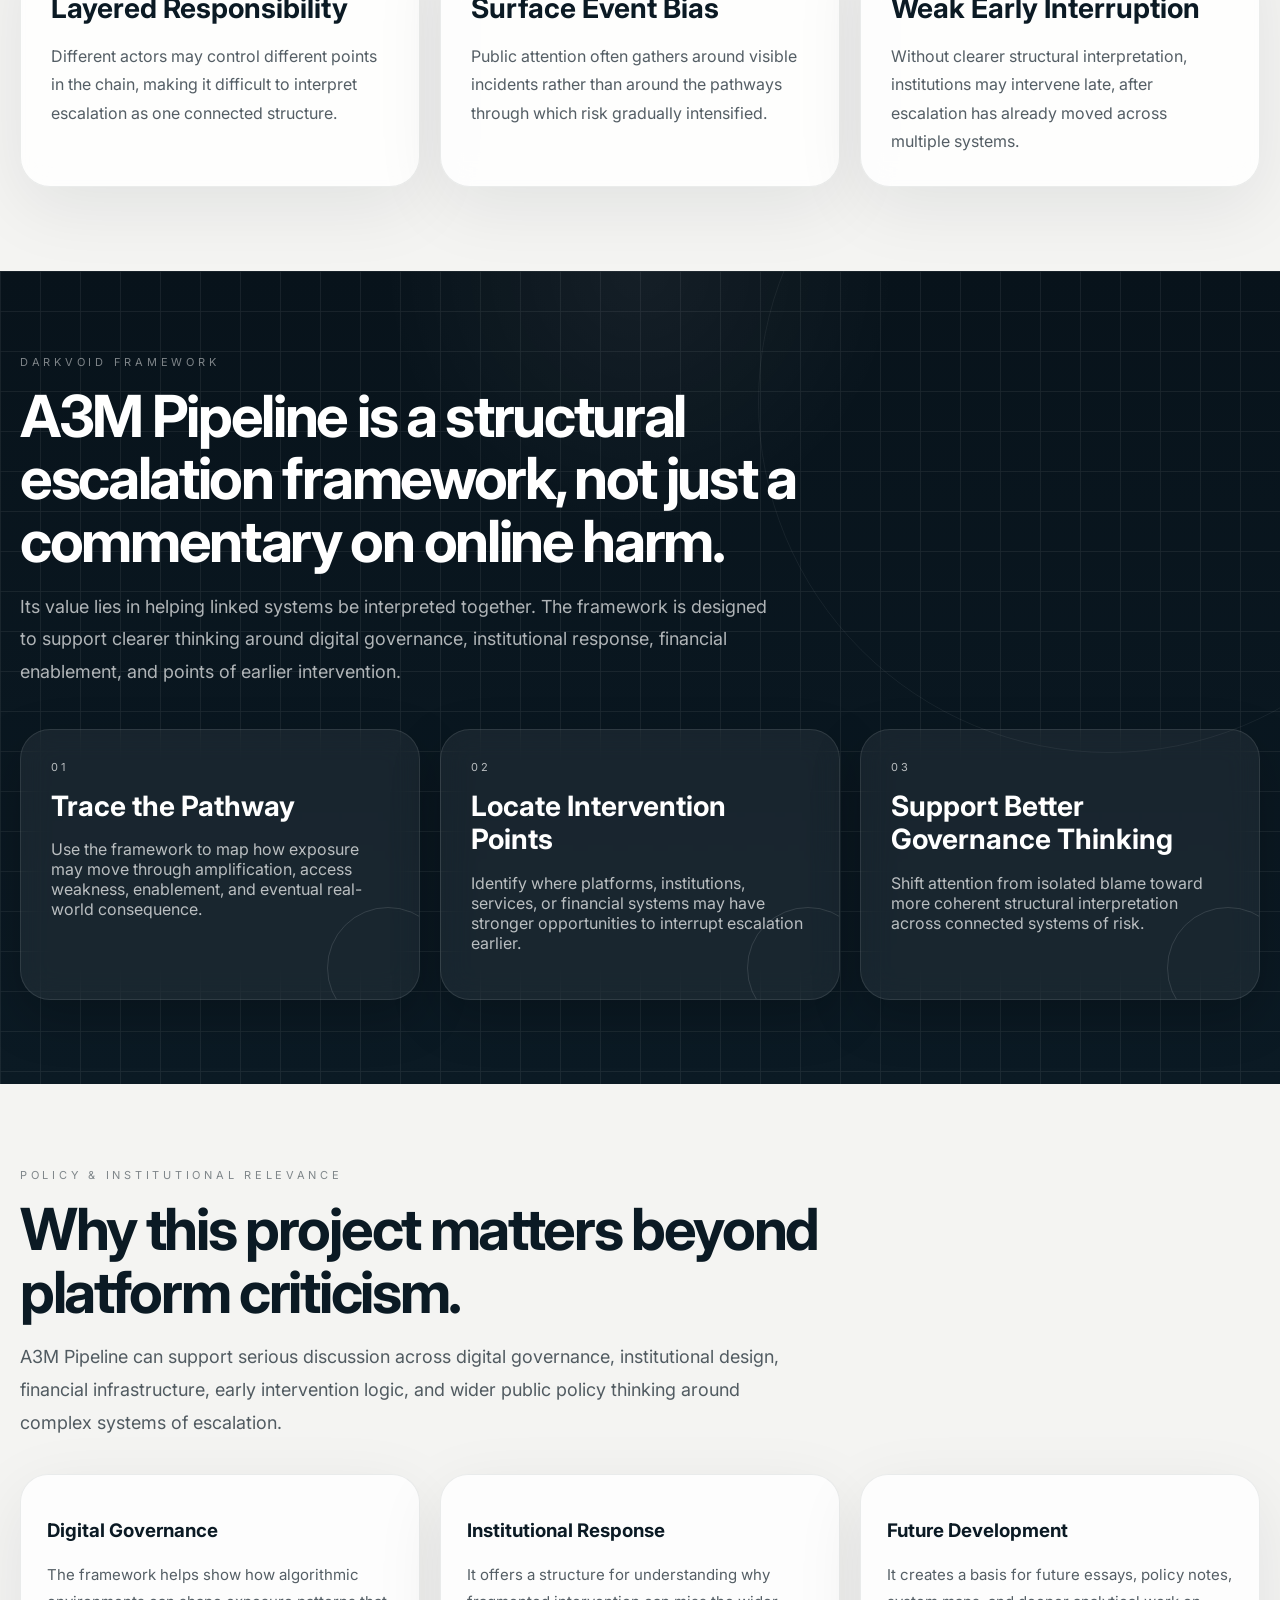
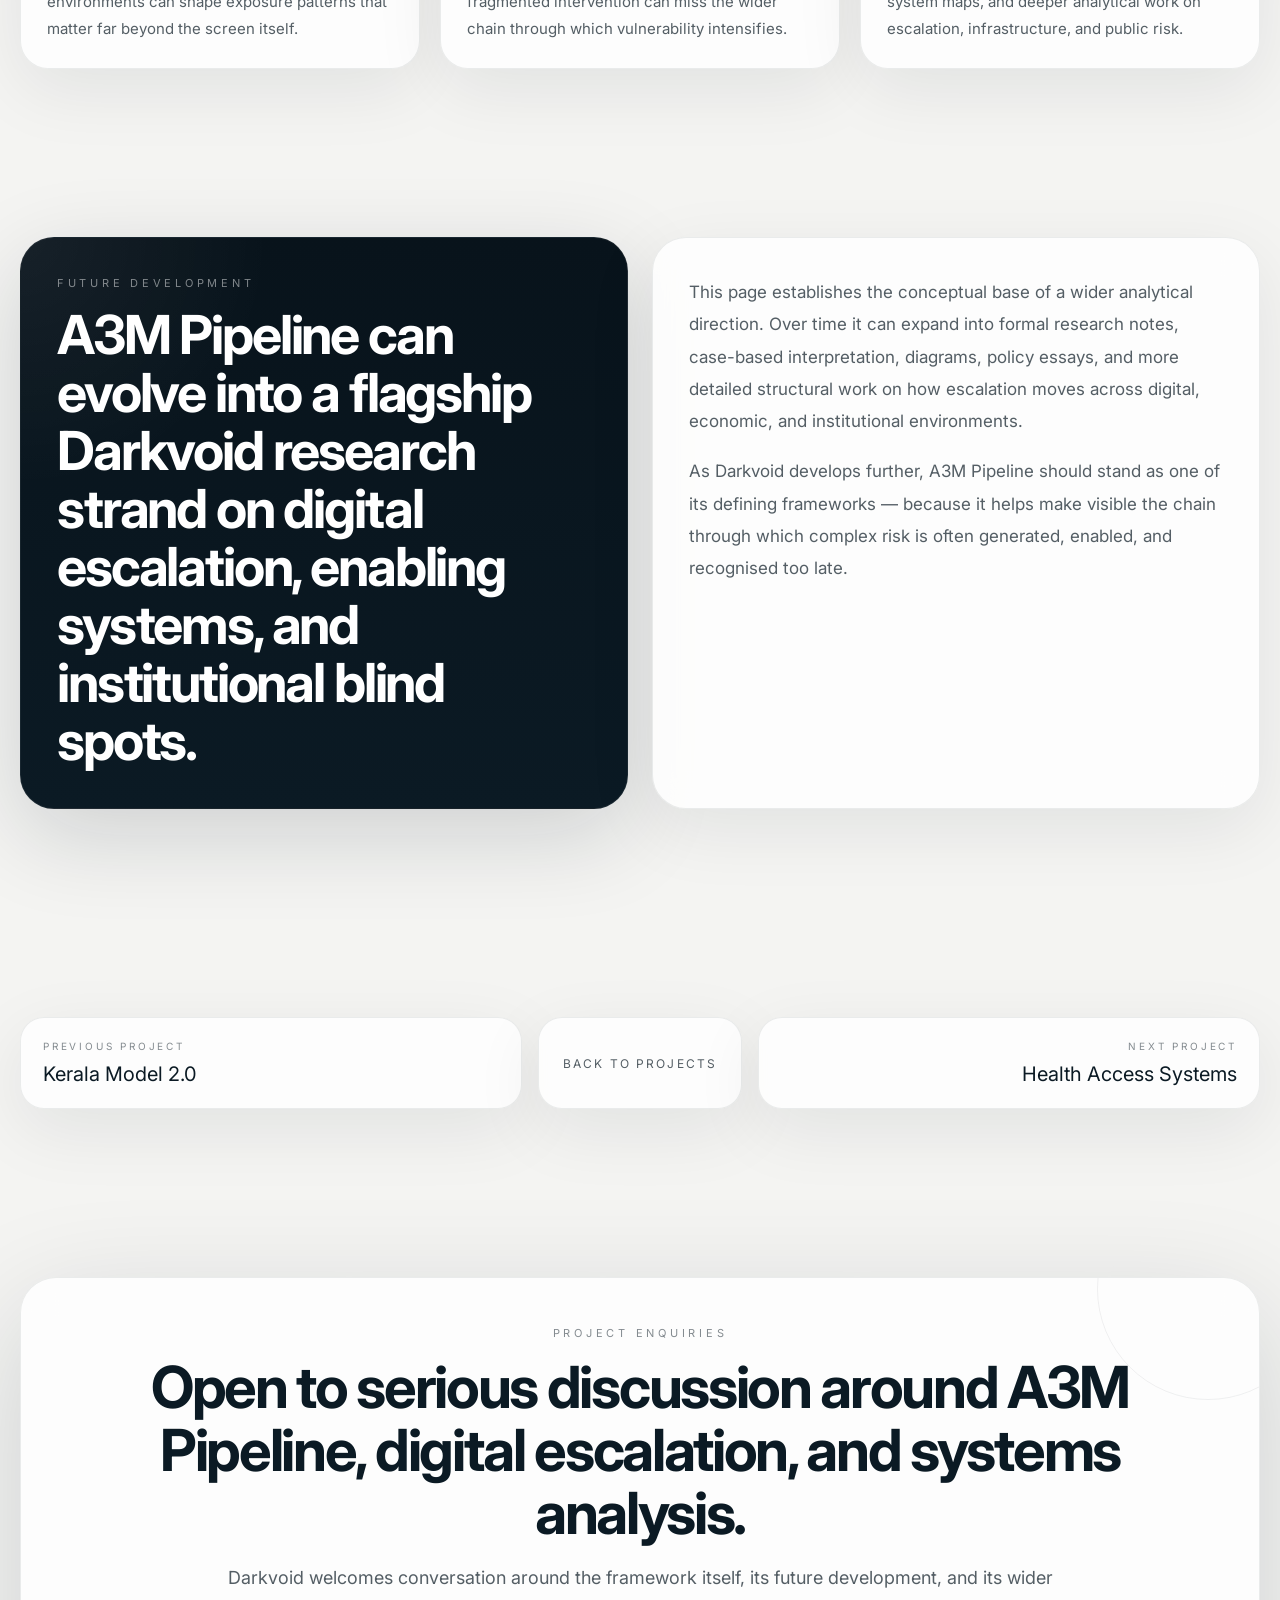
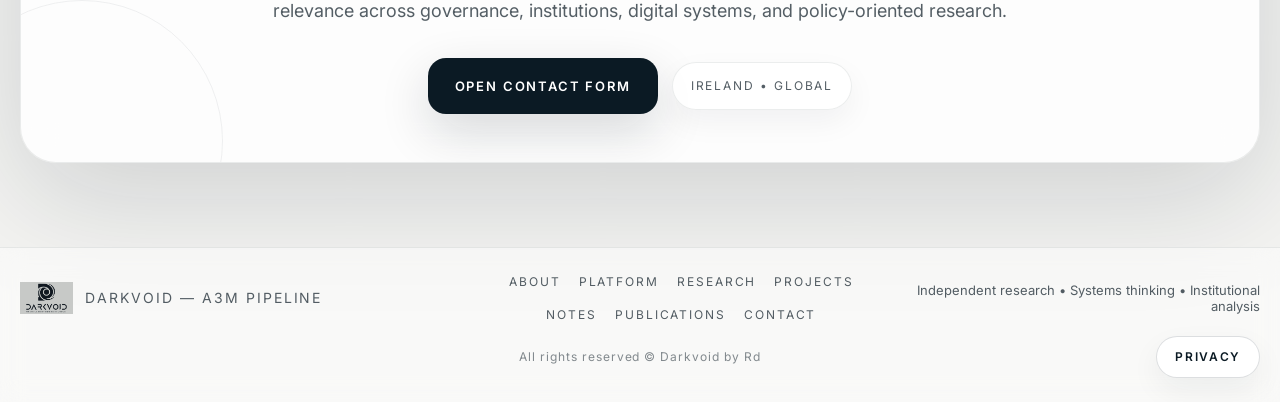
==== commit 523bf5d3: "Update a3m-pipeline.html" ====
--- a/a3m-pipeline.html
+++ b/a3m-pipeline.html
@@ -33,6 +33,17 @@
     .project-hero-dark .visual{
       background:linear-gradient(180deg, rgba(255,255,255,.16), rgba(255,255,255,.08));
       border-color:rgba(255,255,255,.18);
+    }
+
+    .project-hero-dark .btn-light{
+      background:#f4f7fb;
+      color:#081018;
+      border-color:#f4f7fb;
+      box-shadow:0 18px 60px rgba(255,255,255,.12);
+    }
+
+    .project-hero-dark .btn-light:hover{
+      transform:translateY(-2px);
     }
 
     .project-dark{
